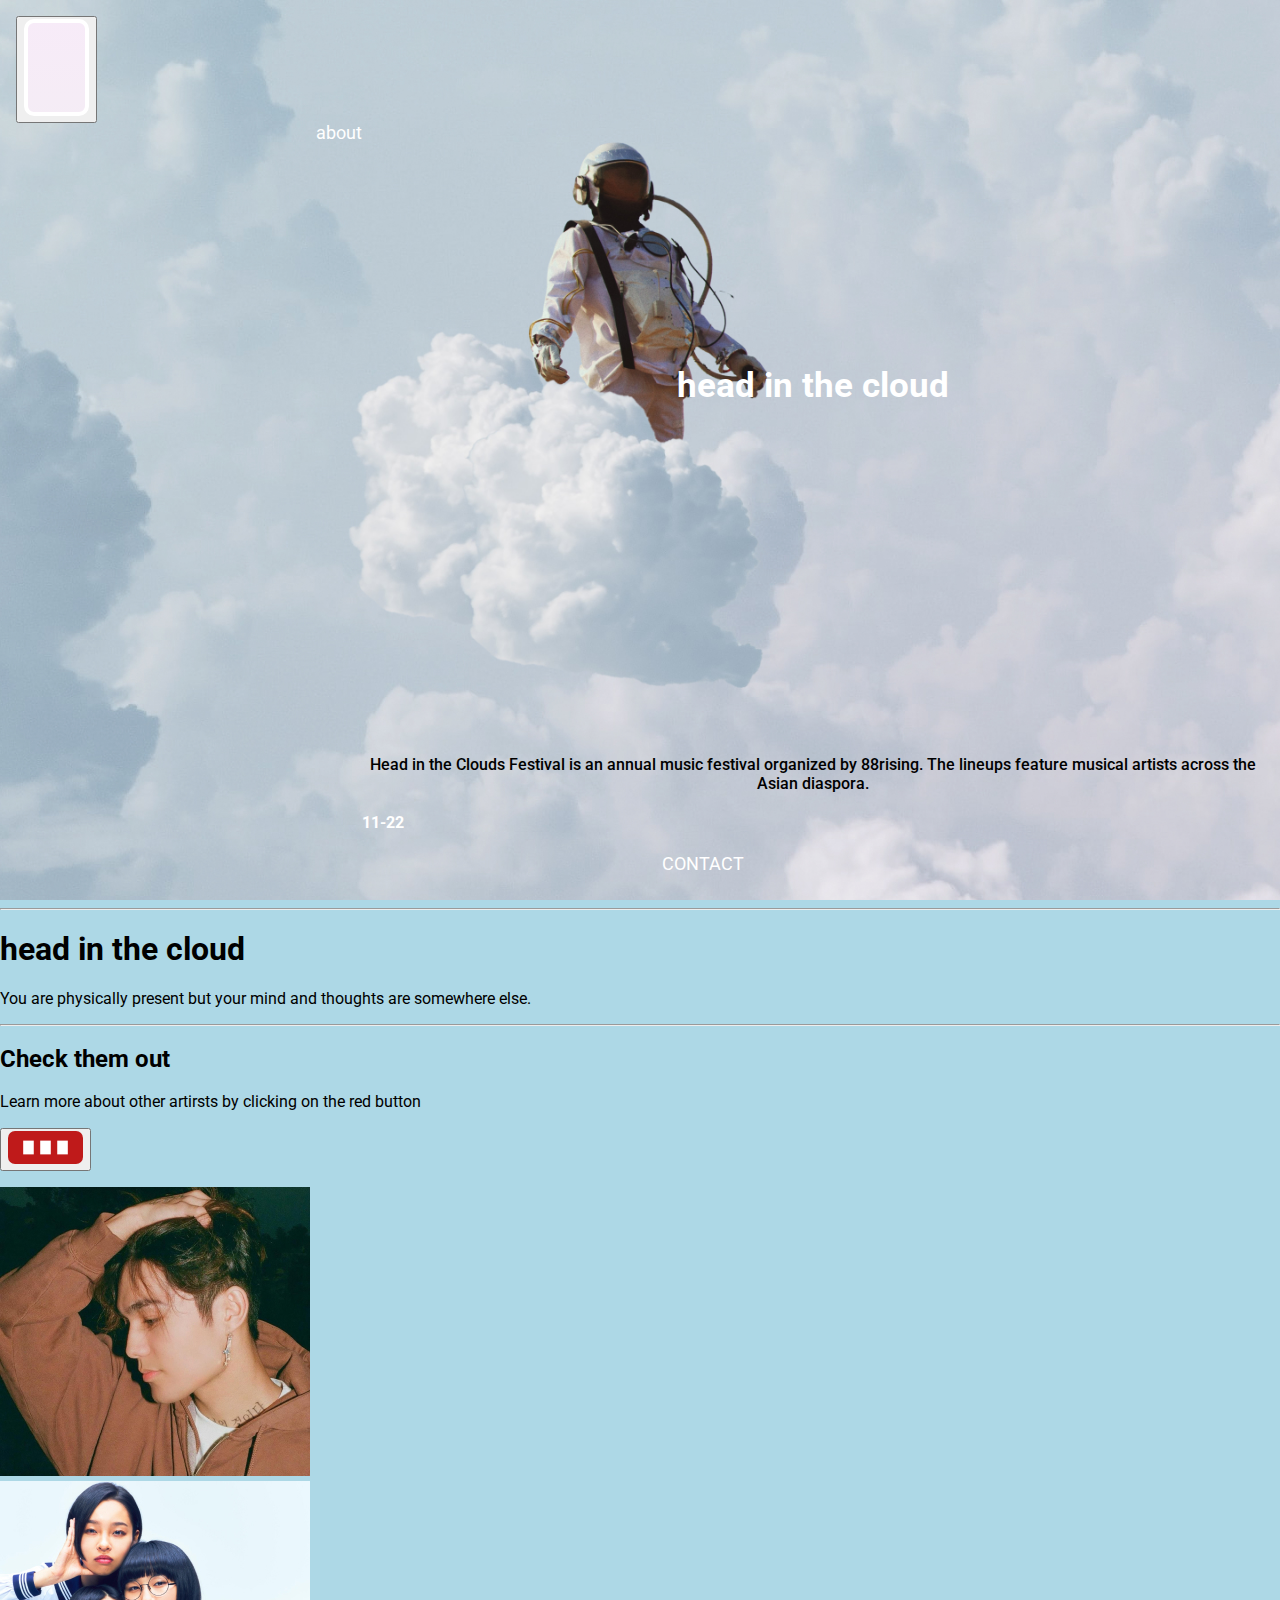
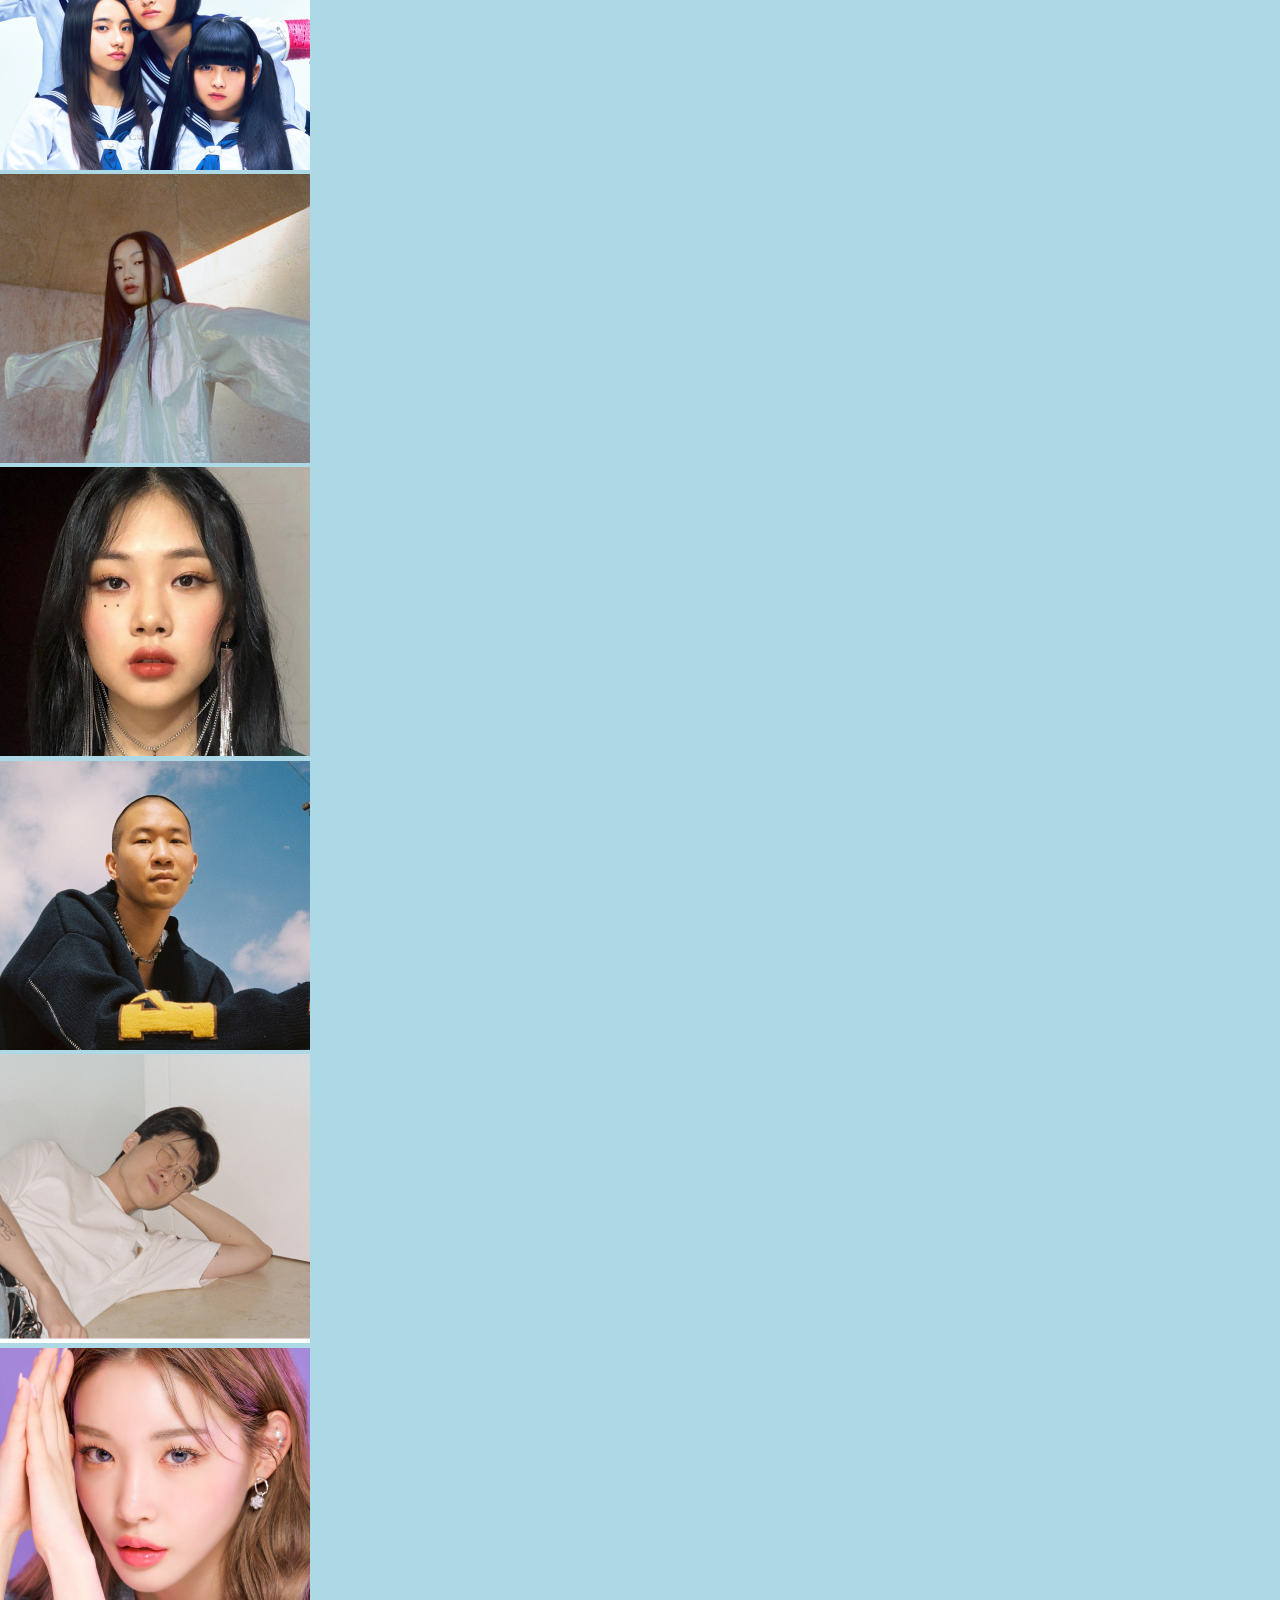
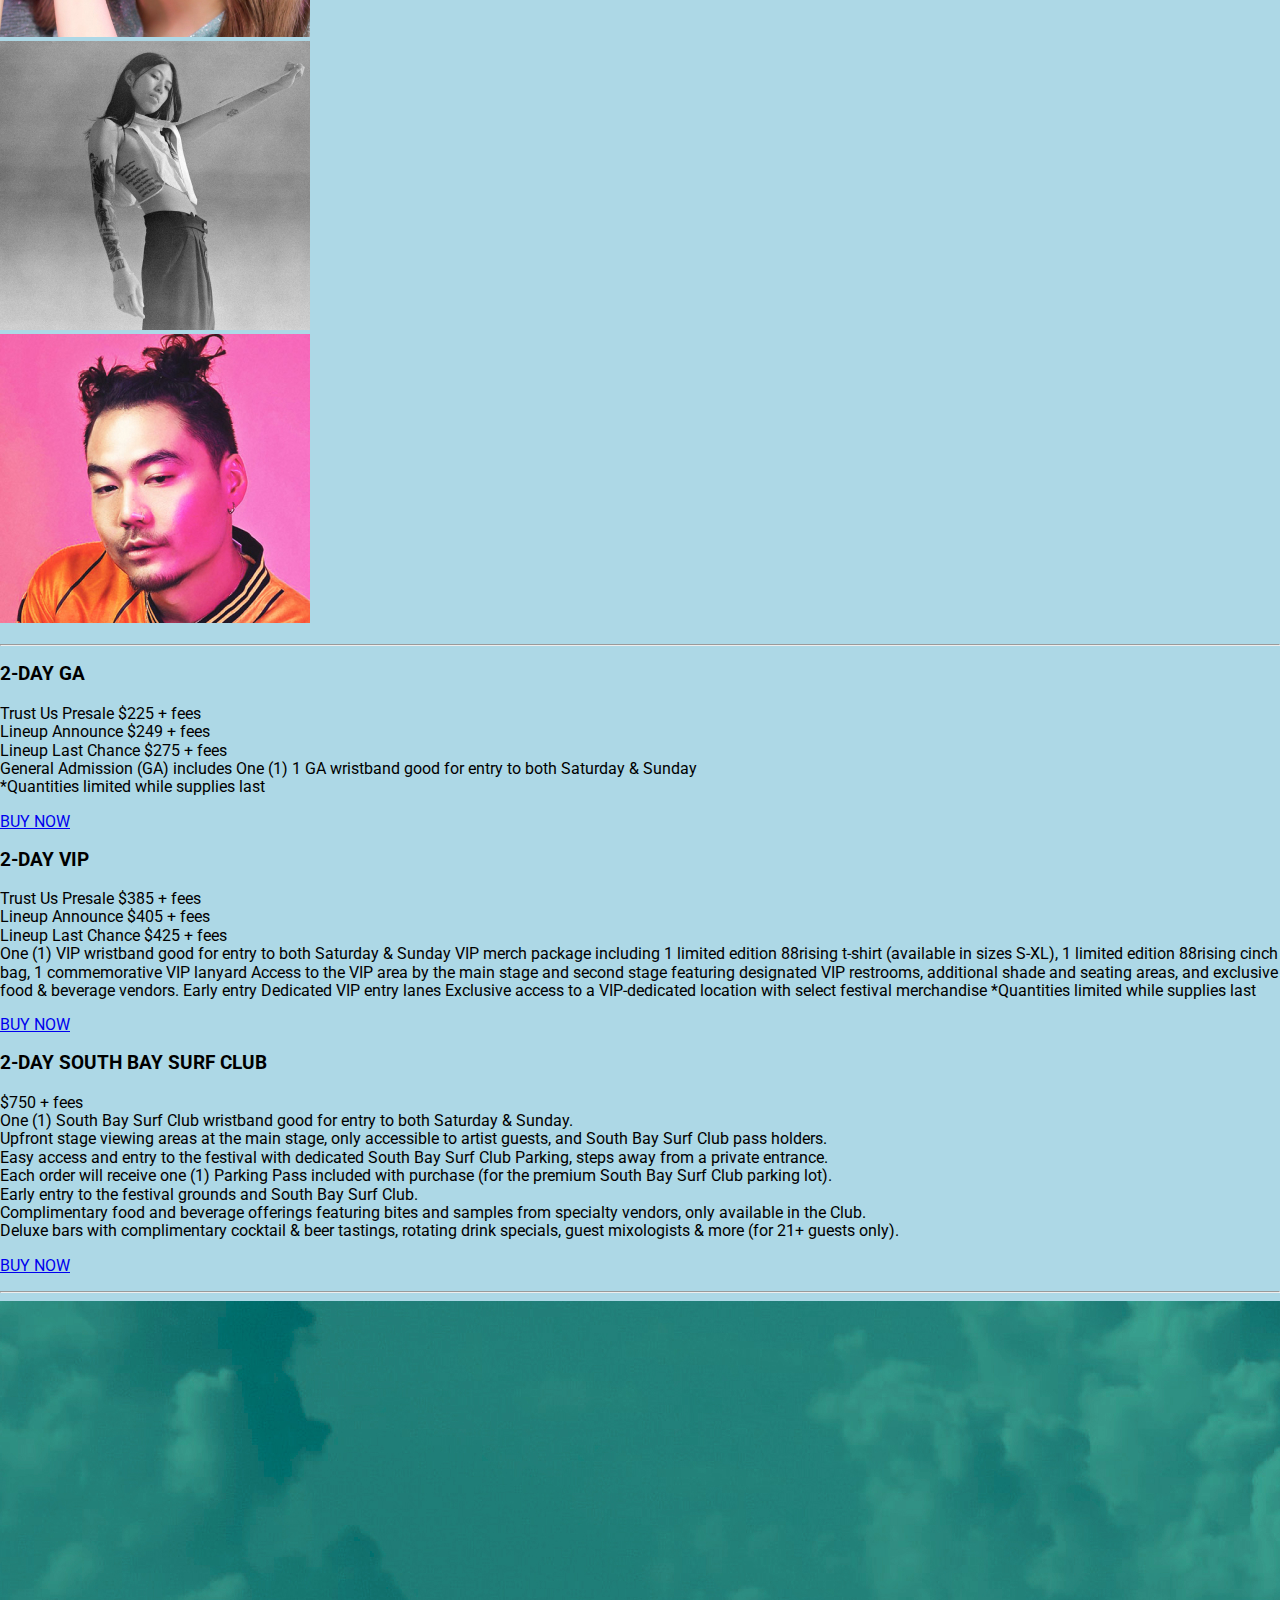
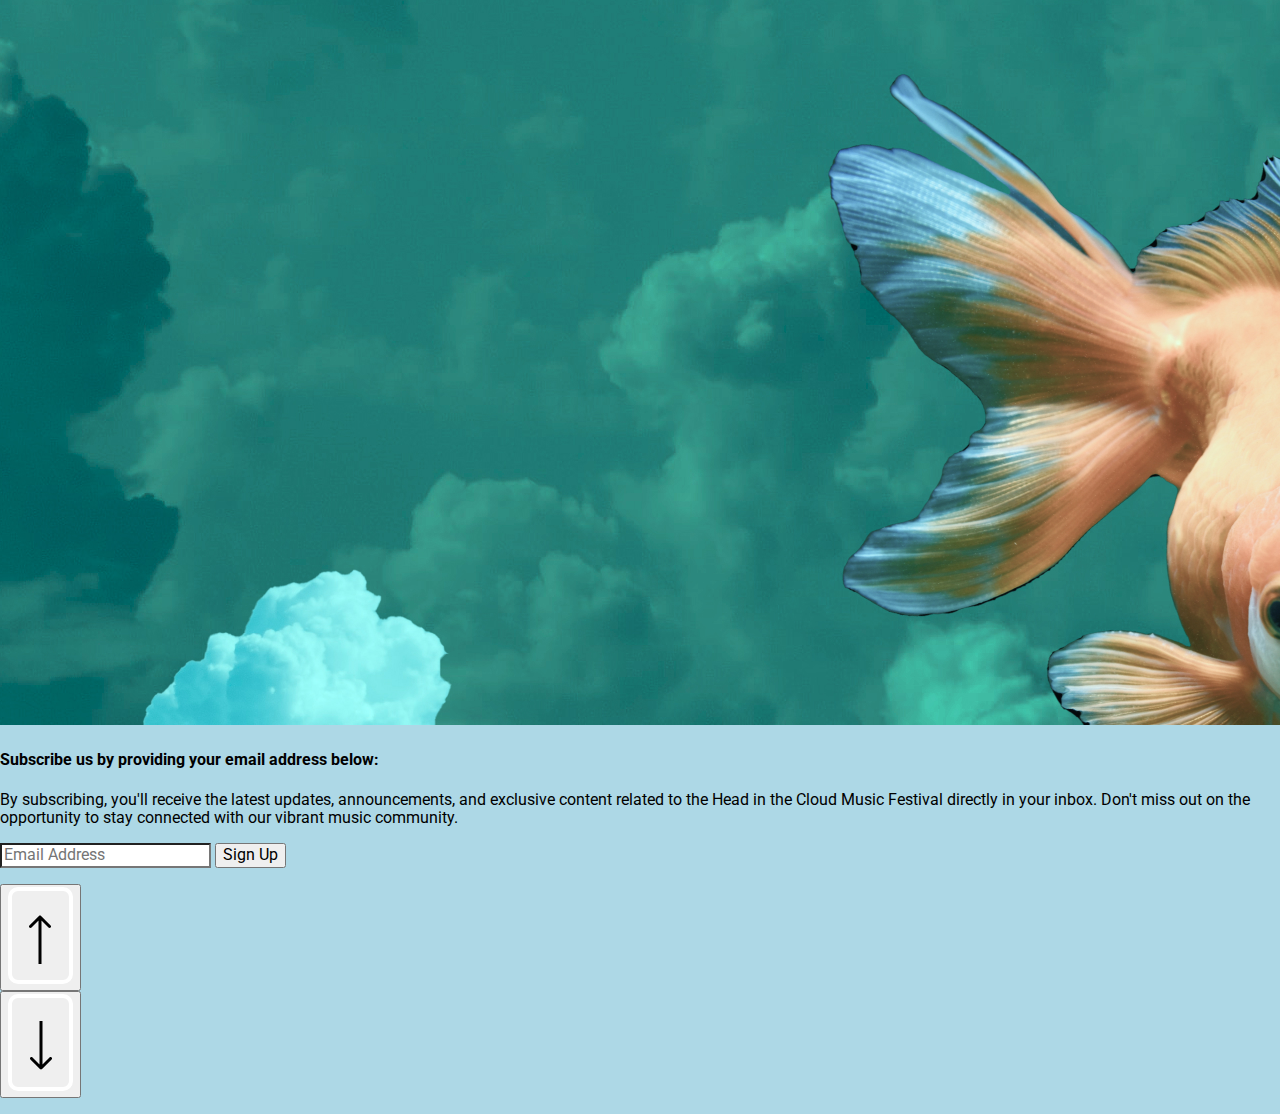
==== deploy/index.html @ 393d3284 "mm" ====
<!doctype html>
<html lang="en">

  <head>
    <meta charset="UTF-8">
    <meta name="viewport" content="width=device-width, initial-scale=1.0">
    <meta http-equiv="X-UA-Compatible" content="ie=edge">
    <link rel="preconnect" href="https://fonts.googleapis.com"> 
    <link rel="preconnect" href="https://fonts.gstatic.com" crossorigin> 
    <link href="https://fonts.googleapis.com/css2?family=Montserrat:wght@100;200;300;400;500;600;700;800;900&family=Roboto:ital,wght@0,100;0,300;0,400;0,500;0,700;0,900;1,100;1,300;1,400;1,500;1,700;1,900&display=swap" rel="stylesheet">
    <link rel="stylesheet" href="css/styles.css">
    <title>Head In The Clouds Homepage</title>

  </head>
<!--QUESTION: How to do background image for the section?-->
  <body>

    <!--Start Page 1 (main)-->
        <!--Header-->
  <section class="header">

      
    <header class="container">
      <div class="content">
        <div>
          <form action="#">
          <button><img class="logo" src="img/logo.svg" alt="logo"/></button>
          </form>
          
        </div>

        <a class="about" href="#">about</a>
        
      </div>
   
    <!--background image gonna be css. this is just for visual-->
    <!--<img class="main" src="img/main.jpg" alt="main"> -->
      <div>
        <div>
          <h1 class="title"> head in the cloud</h1>
      
        </div>

        <!--bottompage1-->

        <div>
          <p class="info">Head in the Clouds Festival is an annual music festival organized by 88rising. The lineups feature musical artists across the Asian diaspora.</p>
        </div>

        
        <div>
          <h4 class="date">11-22</h4>
          <a class="contact" href="#">CONTACT</a>
        </div>

    
      </div>
    </header>
  </section>
<!--EndPage1-->
<hr>
<!--StartPage2(explain)-->
<section class="explain">
<div>
  <div>
        <!--background image gonna be css. this is just for visual-->
 <!-- <img class="main" src="img/main2.jpg" alt="main1"/>-->
  </div>

   <!--bottompage2-->
<div>
  <h1 class="title2"> head in the cloud</h1>
</div>

<div>
  <p class="info2">You are physically present but your mind and thoughts are somewhere else.
  </p>
</div>
</div>
</section>
  
 <!--EndPage2-->
<hr>
 <!--StartPage3(artists)-->

 <section class="lineup">
  <div class="container">
    <div>
      <h2> Check them out</h2>
    </div>

    <div>
      <p> Learn more about other artirsts by clicking on the red button</p>
    </div>

    <form action="#">
    <button><img src="img/redbutton.svg" alt="more"></button>
    </form> 
  </div>
  <ul>

    <li class="img-1">
       <img class="large-images" src="img/a1.jpg" alt="Artist1"> </li>

    <li class="img-2">
       <img class="large-images" src="img/a2.jpg" alt="Artist2"> </li>

    <li class="img-3">
       <img class="large-images" src="img/a3.jpg" alt="Artist3"> </li>
    
     <li class="img-4">
        <img class="large-images" src="img/a4.jpg" alt="Artist4"> </li>
 
     <li class="img-5">
        <img class="large-images" src="img/a5.jpg" alt="Artist5"> </li>
 
     <li class="img-6">
        <img class="large-images" src="img/a6.jpg" alt="Artist6"> </li>

    <li class="img-7">
        <img class="large-images" src="img/a7.jpg" alt="Artist7"> </li>
   
    <li class="img-8">
        <img class="large-images" src="img/a8.jpg" alt="Artist18"> </li>

    <li class="img-9">
        <img class="large-images" src="img/a9.jpg" alt="Artist19"> </li>    
  </ul>

</section>
  
 <!--EndPage3-->
<hr>
<!--StartPage4(passes)-->
<section class="passes">
  <div>
    <ul>
      <!--2daysGA-->
      <li>
        <div>
            <div>
              <h3>2-DAY GA </h3>
              <p>Trust Us Presale $225 + fees
                <br>
                Lineup Announce $249 + fees
                <br>
                Lineup Last Chance $275 + fees
                <br>
                General Admission (GA) includes One (1) 1 GA wristband good for entry to both Saturday & Sunday
                <br>
                *Quantities limited while supplies last</p>
              <a href="#">BUY NOW</a>
            </div>
        </div>
      </li>
      <!--2daysVIP-->
      <li>
      <div>
        <div>
        <h3>2-DAY VIP </h3>
        <p>Trust Us Presale $385 + fees
          <br>
          Lineup Announce $405 + fees
          <br>
          Lineup Last Chance $425 + fees
          <br>
          One (1) VIP wristband good for entry to both Saturday & Sunday
          VIP merch package including 1 limited edition 88rising t-shirt (available in sizes S-XL), 1 limited edition 88rising cinch bag, 1 commemorative VIP lanyard
          Access to the VIP area by the main stage and second stage featuring designated VIP restrooms, additional shade and seating areas, and exclusive food & beverage vendors.
          Early entry
          Dedicated VIP entry lanes
          Exclusive access to a VIP-dedicated location with select festival merchandise
          *Quantities limited while supplies last</p>
        <a href="#">BUY NOW</a>
      </div>
    </div>
    </li>
   <!--2-DAY SOUTH BAY SURF CLUB-->
    <li>
      <div>
          <div>
            <h3>2-DAY SOUTH BAY SURF CLUB </h3>
            <p>
              $750 + fees
              <br>
              One (1) South Bay Surf Club wristband good for entry to both Saturday & Sunday.
              <br>
              Upfront stage viewing areas at the main stage, only accessible to artist guests, and South Bay Surf Club pass holders.
              <br>
              Easy access and entry to the festival with dedicated South Bay Surf Club Parking, steps away from a private entrance.
              <br>
              Each order will receive one (1) Parking Pass included with purchase (for the premium South Bay Surf Club parking lot).
              <br>
              Early entry to the festival grounds and South Bay Surf Club.
              <br>
              Complimentary food and beverage offerings featuring bites and samples from specialty vendors, only available in the Club.
              <br>
              Deluxe bars with complimentary cocktail & beer tastings, rotating drink specials, guest mixologists & more (for 21+ guests only).
              </p>
            <a href="#">BUY NOW</a>
          </div>
      </div>
    </li>  


    </ul>

  </div>

</section>
 <!--EndPage4-->
<hr>
 <!--StartPage5(subcribe)-->
<section class="subcribe">
     <!--background image gonna be css. this is just for visual-->
 <img src="img/fish.jpg" alt="fish">
<div>

    <h4> Subscribe us by providing your email address below: </h4>
    <p>
      By subscribing, you'll receive the latest updates, announcements, and exclusive content related to the Head in the Cloud Music Festival directly in your inbox. Don't miss out on the opportunity to stay connected with our vibrant music community.
    </p>
    <form action=“#”>
      <input type="text" placeholder="Email Address">
      <button>Sign Up</button>
    </form>
</div>

<!--Bottom page5-->
<div>
  <ul>
    <li>
      <form action="#">
        <button><img src="img/up.svg" alt="up"></button>
      </form>
    </li>

    <li>
      <form action="#">
        <button><img src="img/down.svg" alt="down"></button>
      </form>
    </li>


  </ul> 
</div>

</section>
    <script src="js/scripts-min.js"></script>
  </body>
</html>
---- deploy/css/styles.css ----
/* =============
    Mixins
============= */
/* ---------------- Font Sizing ---------------- */
html {
  font-size: 100%;
}

/* ---------------- Media Queries ---------------- */
/* =============
    Variables
============= */
/*! normalize.css v8.0.1 | MIT License | github.com/necolas/normalize.css */
/* Document
   ========================================================================== */
/**
 * 1. Correct the line height in all browsers.
 * 2. Prevent adjustments of font size after orientation changes in iOS.
 */
html {
  line-height: 1.15; /* 1 */
  -webkit-text-size-adjust: 100%; /* 2 */
}

/* Sections
   ========================================================================== */
/**
 * Remove the margin in all browsers.
 */
body {
  margin: 0;
}

/**
 * Render the `main` element consistently in IE.
 */
main {
  display: block;
}

/**
 * Correct the font size and margin on `h1` elements within `section` and
 * `article` contexts in Chrome, Firefox, and Safari.
 */
h1 {
  font-size: 2em;
  margin: 0.67em 0;
}

/* Grouping content
   ========================================================================== */
/**
 * 1. Add the correct box sizing in Firefox.
 * 2. Show the overflow in Edge and IE.
 */
hr {
  box-sizing: content-box; /* 1 */
  height: 0; /* 1 */
  overflow: visible; /* 2 */
}

/**
 * 1. Correct the inheritance and scaling of font size in all browsers.
 * 2. Correct the odd `em` font sizing in all browsers.
 */
pre {
  font-family: monospace, monospace; /* 1 */
  font-size: 1em; /* 2 */
}

/* Text-level semantics
   ========================================================================== */
/**
 * Remove the gray background on active links in IE 10.
 */
a {
  background-color: transparent;
}

/**
 * 1. Remove the bottom border in Chrome 57-
 * 2. Add the correct text decoration in Chrome, Edge, IE, Opera, and Safari.
 */
abbr[title] {
  border-bottom: none; /* 1 */
  text-decoration: underline; /* 2 */
  text-decoration: underline dotted; /* 2 */
}

/**
 * Add the correct font weight in Chrome, Edge, and Safari.
 */
b,
strong {
  font-weight: bolder;
}

/**
 * 1. Correct the inheritance and scaling of font size in all browsers.
 * 2. Correct the odd `em` font sizing in all browsers.
 */
code,
kbd,
samp {
  font-family: monospace, monospace; /* 1 */
  font-size: 1em; /* 2 */
}

/**
 * Add the correct font size in all browsers.
 */
small {
  font-size: 80%;
}

/**
 * Prevent `sub` and `sup` elements from affecting the line height in
 * all browsers.
 */
sub,
sup {
  font-size: 75%;
  line-height: 0;
  position: relative;
  vertical-align: baseline;
}

sub {
  bottom: -0.25em;
}

sup {
  top: -0.5em;
}

/* Embedded content
   ========================================================================== */
/**
 * Remove the border on images inside links in IE 10.
 */
img {
  border-style: none;
}

/* Forms
   ========================================================================== */
/**
 * 1. Change the font styles in all browsers.
 * 2. Remove the margin in Firefox and Safari.
 */
button,
input,
optgroup,
select,
textarea {
  font-family: inherit; /* 1 */
  font-size: 100%; /* 1 */
  line-height: 1.15; /* 1 */
  margin: 0; /* 2 */
}

/**
 * Show the overflow in IE.
 * 1. Show the overflow in Edge.
 */
button,
input { /* 1 */
  overflow: visible;
}

/**
 * Remove the inheritance of text transform in Edge, Firefox, and IE.
 * 1. Remove the inheritance of text transform in Firefox.
 */
button,
select { /* 1 */
  text-transform: none;
}

/**
 * Correct the inability to style clickable types in iOS and Safari.
 */
button,
[type=button],
[type=reset],
[type=submit] {
  -webkit-appearance: button;
}

/**
 * Remove the inner border and padding in Firefox.
 */
button::-moz-focus-inner,
[type=button]::-moz-focus-inner,
[type=reset]::-moz-focus-inner,
[type=submit]::-moz-focus-inner {
  border-style: none;
  padding: 0;
}

/**
 * Restore the focus styles unset by the previous rule.
 */
button:-moz-focusring,
[type=button]:-moz-focusring,
[type=reset]:-moz-focusring,
[type=submit]:-moz-focusring {
  outline: 1px dotted ButtonText;
}

/**
 * Correct the padding in Firefox.
 */
fieldset {
  padding: 0.35em 0.75em 0.625em;
}

/**
 * 1. Correct the text wrapping in Edge and IE.
 * 2. Correct the color inheritance from `fieldset` elements in IE.
 * 3. Remove the padding so developers are not caught out when they zero out
 *    `fieldset` elements in all browsers.
 */
legend {
  box-sizing: border-box; /* 1 */
  color: inherit; /* 2 */
  display: table; /* 1 */
  max-width: 100%; /* 1 */
  padding: 0; /* 3 */
  white-space: normal; /* 1 */
}

/**
 * Add the correct vertical alignment in Chrome, Firefox, and Opera.
 */
progress {
  vertical-align: baseline;
}

/**
 * Remove the default vertical scrollbar in IE 10+.
 */
textarea {
  overflow: auto;
}

/**
 * 1. Add the correct box sizing in IE 10.
 * 2. Remove the padding in IE 10.
 */
[type=checkbox],
[type=radio] {
  box-sizing: border-box; /* 1 */
  padding: 0; /* 2 */
}

/**
 * Correct the cursor style of increment and decrement buttons in Chrome.
 */
[type=number]::-webkit-inner-spin-button,
[type=number]::-webkit-outer-spin-button {
  height: auto;
}

/**
 * 1. Correct the odd appearance in Chrome and Safari.
 * 2. Correct the outline style in Safari.
 */
[type=search] {
  -webkit-appearance: textfield; /* 1 */
  outline-offset: -2px; /* 2 */
}

/**
 * Remove the inner padding in Chrome and Safari on macOS.
 */
[type=search]::-webkit-search-decoration {
  -webkit-appearance: none;
}

/**
 * 1. Correct the inability to style clickable types in iOS and Safari.
 * 2. Change font properties to `inherit` in Safari.
 */
::-webkit-file-upload-button {
  -webkit-appearance: button; /* 1 */
  font: inherit; /* 2 */
}

/* Interactive
   ========================================================================== */
/*
 * Add the correct display in Edge, IE 10+, and Firefox.
 */
details {
  display: block;
}

/*
 * Add the correct display in all browsers.
 */
summary {
  display: list-item;
}

/* Misc
   ========================================================================== */
/**
 * Add the correct display in IE 10+.
 */
template {
  display: none;
}

/**
 * Add the correct display in IE 10.
 */
[hidden] {
  display: none;
}

/* =============
    Base
============= */
body {
  background-color: lightblue;
}

ul {
  list-style: none;
  padding-left: 0;
}

/* =============
    Typography
============= */
body {
  font-family: "Roboto", sans-serif;
}

/* =============
    Buttons
============= */
/* =============
    Forms
============= */
[type=text], [type=password], [type=date], [type=datetime], [type=datetime-local], [type=month], [type=week], [type=email], [type=number], [type=search], [type=tel], [type=time], [type=url], [type=color], textarea {
  box-shadow: none;
}

[type=text]:focus, [type=password]:focus, [type=date]:focus, [type=datetime]:focus, [type=datetime-local]:focus, [type=month]:focus, [type=week]:focus, [type=email]:focus, [type=number]:focus, [type=search]:focus, [type=tel]:focus, [type=time]:focus, [type=url]:focus, [type=color]:focus, textarea:focus {
  box-shadow: none;
}

input[type=text],
input[type=email],
input[type=password],
textarea {
  -webkit-appearance: none;
}

/* =============
    Navigation
============= */
/* =============
    Header
============= */
.header {
  color: white;
  background-image: url("../img/main.jpg");
  height: 100vh;
  width: 100vw;
  background-size: cover;
  background-repeat: no-repeat;
  position: relative;
}
.header .about {
  text-align: right;
  text-decoration: none;
  color: white;
  font-size: 18px;
  margin-left: 300px;
}
.header .contact {
  font-size: 18px;
  color: white;
  text-decoration: none;
  font-size: 18px;
  margin-left: 300px;
  margin-bottom: 100px;
}
.header .logo {
  border: none;
}
.header .title {
  text-decoration: none;
  font-weight: 600;
  margin-top: 350px;
  font-size: 35px;
  text-align: center;
}
.header .info {
  font-weight: 500;
  margin-top: 350px;
  font-size: 16px;
  text-align: center;
}
.header .container {
  display: grid;
  grid-template-columns: 16px auto 16px;
  grid-template-areas: ". content .";
}
@media (min-width: 576px) {
  .header .container {
    display: grid;
    grid-template-columns: 1fr;
    padding: 1em;
    grid-row-gap: 100px;
  }
  .header .container h1 {
    font-size: 35px;
    margin-bottom: 10px;
    font-weight: 700;
    align-self: center;
  }
  .header .container p {
    color: #000;
    font-size: 12;
    margin-bottom: 10px;
    align-self: center;
  }
  .header .container .arrow ul {
    display: flex;
  }
}
@media (min-width: 992px) {
  .header {
    height: 100vh;
    background-image: url("../img/main.jpg");
    background-size: cover;
    background-repeat: no-repeat;
  }
}

/* =============
    Footer
============= */
/* =============
    explain
============= */
explain {
  background-image: url("../img/main2.jpg");
  height: 100vh;
  width: 100vw;
  background-size: cover;
  background-repeat: no-repeat;
  position: relative;
}
explain .title2 {
  text-decoration: none;
  font-weight: 600;
  margin-top: 350px;
  font-size: 35px;
  text-align: center;
}
explain .container {
  display: grid;
  grid-template-columns: 16px auto 16px;
  grid-template-areas: ". content .";
}
@media (min-width: 576px) {
  explain .container {
    display: grid;
    grid-template-columns: 1fr;
    padding: 1em;
    grid-row-gap: 100px;
  }
  explain .container h1 {
    font-size: 35px;
    margin-bottom: 10px;
    font-weight: 700;
    align-self: center;
  }
  explain .container p {
    color: #000;
    font-size: 12;
    margin-bottom: 10px;
    align-self: center;
  }
}
@media (min-width: 992px) {
  explain {
    height: 100vh;
    background-image: url("../img/main.jpg");
    background-size: cover;
    background-repeat: no-repeat;
  }
}

/* =============
Lineup
============= */
/* =============
    mainpage
============= */
@media (min-width: 576px) {
  .container h1 {
    font-size: 35px;
    margin-bottom: 10px;
    font-weight: 700;
    align-self: center;
  }
}

/* =============
   passess
============= */
/* =============
   Subcribe 
============= */
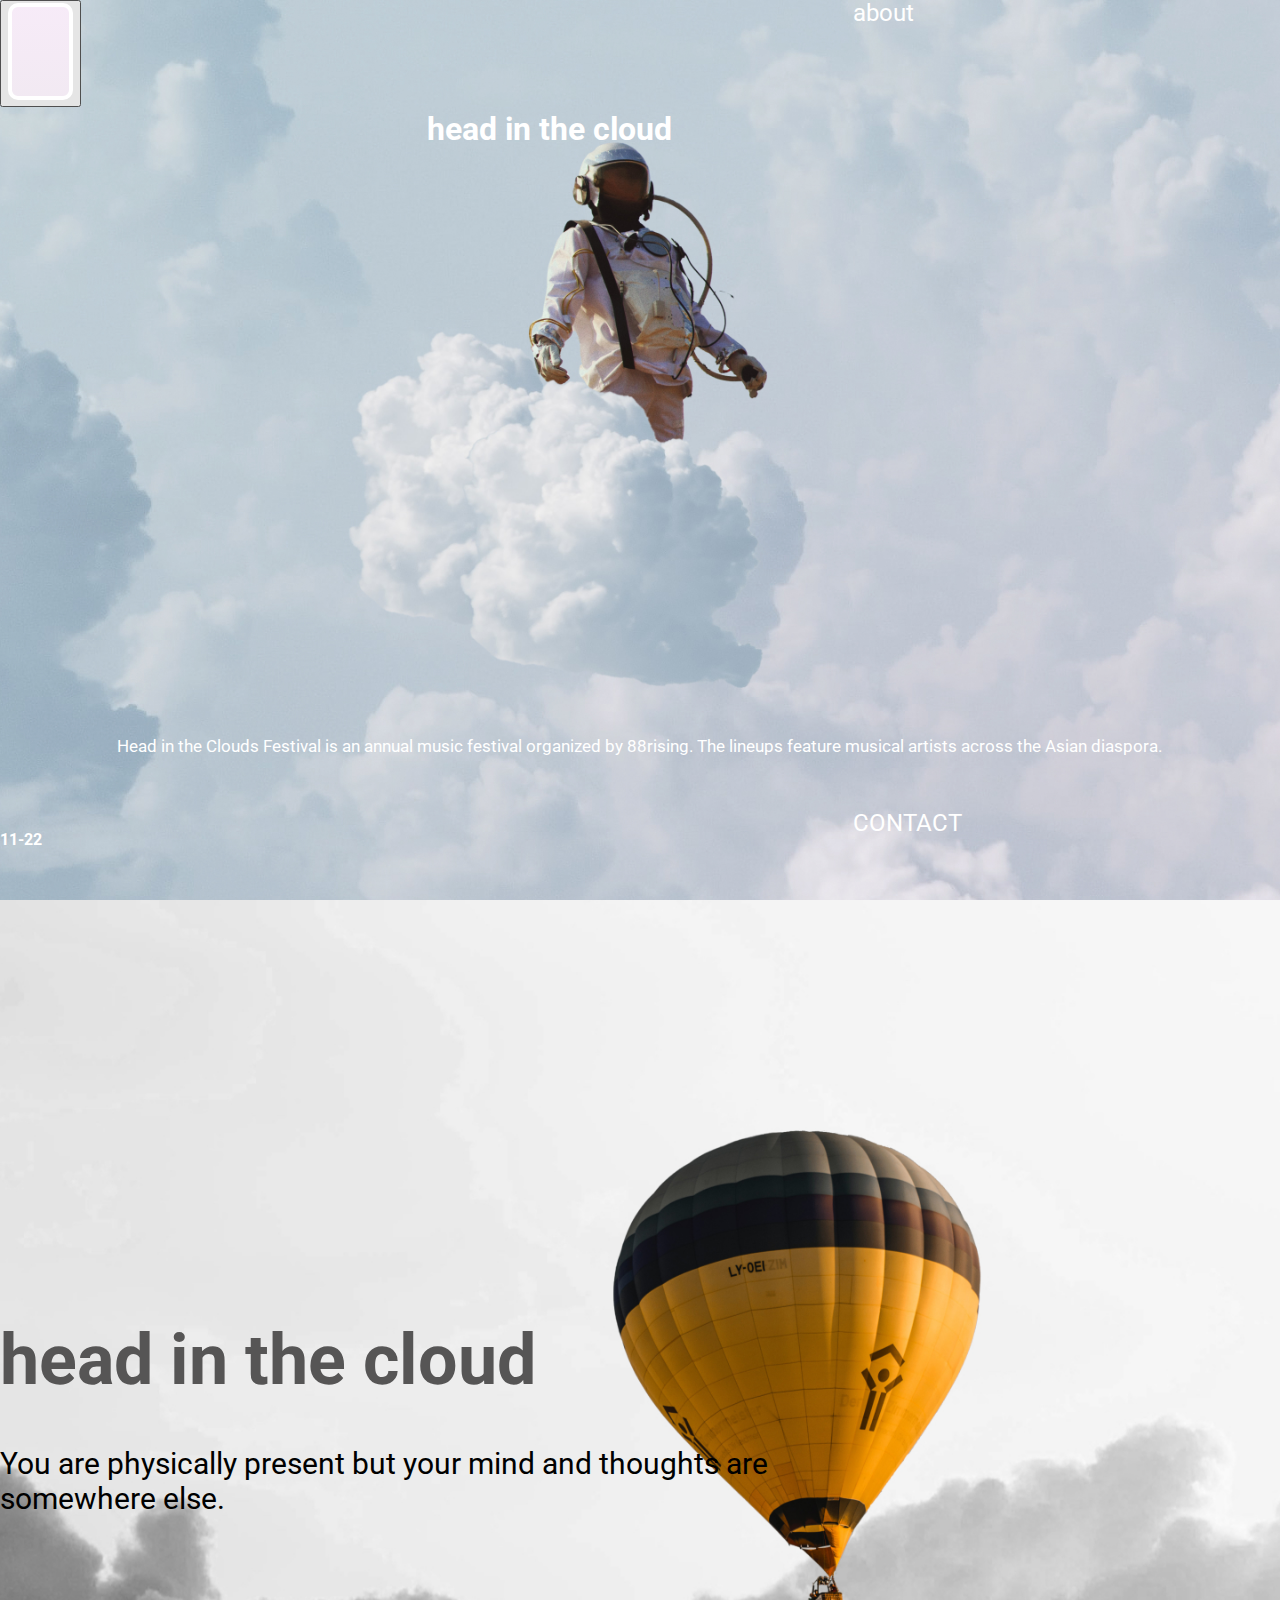
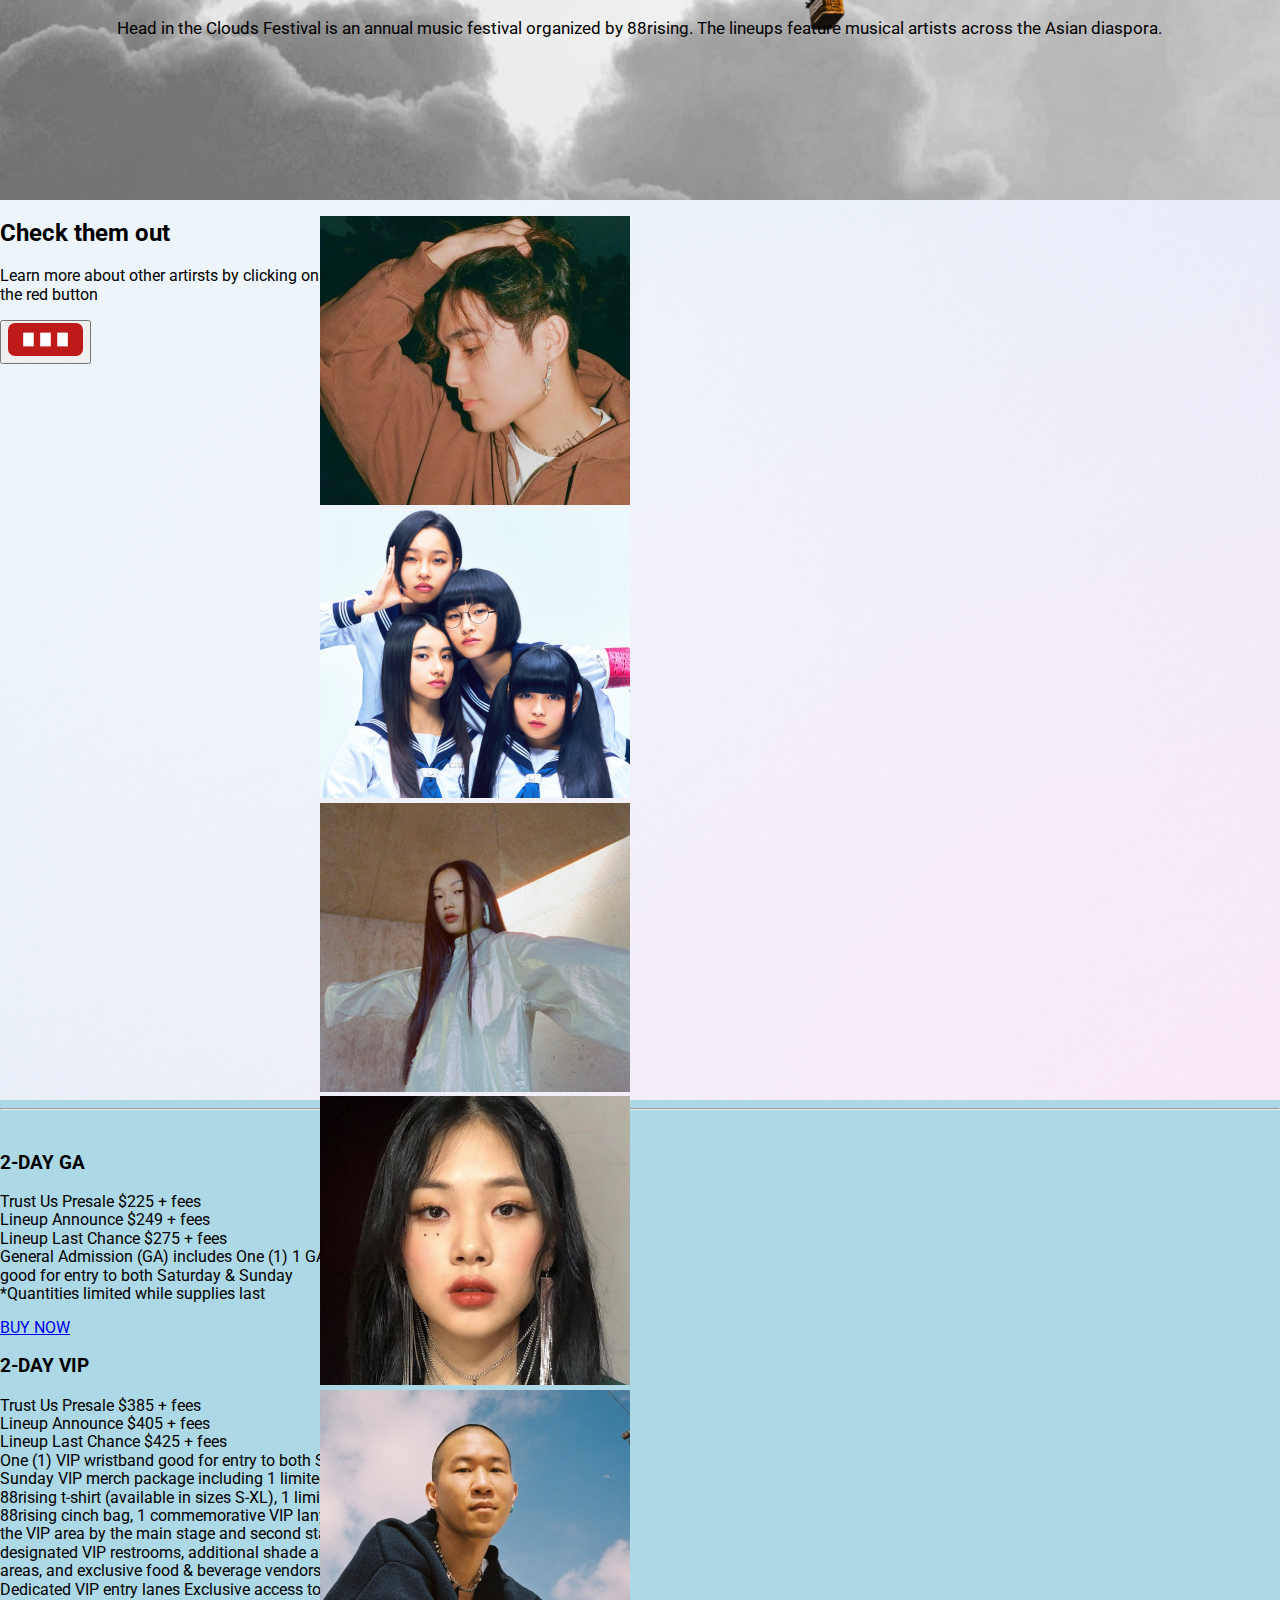
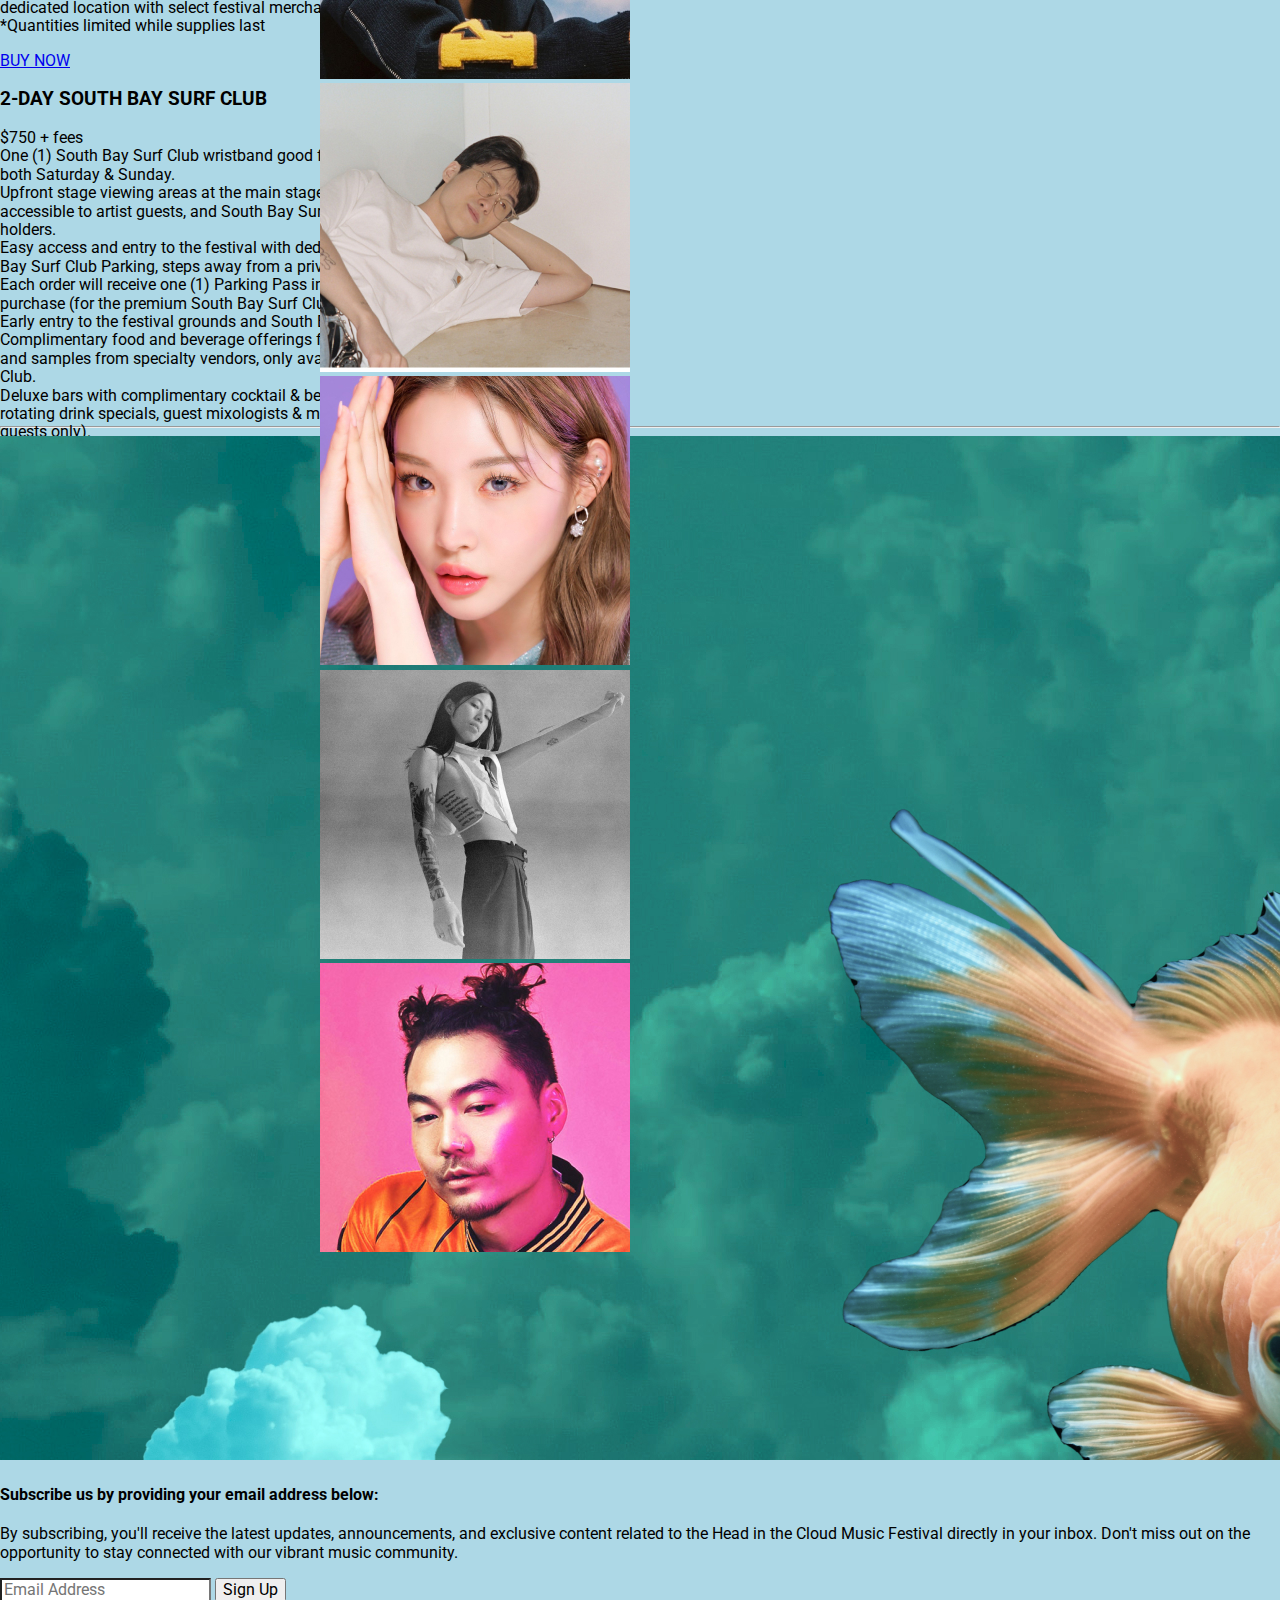
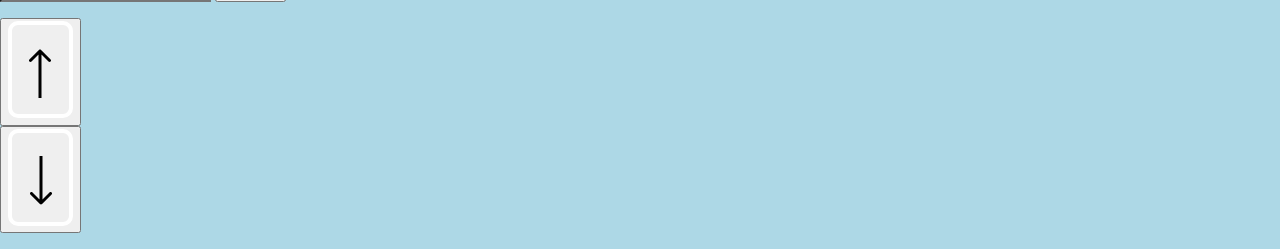
==== commit 57777cf5: ".." ====
--- a/deploy/index.html
+++ b/deploy/index.html
@@ -17,86 +17,88 @@
 
     <!--Start Page 1 (main)-->
         <!--Header-->
-  <section class="header">
-
-      
-    <header class="container">
-      <div class="content">
-        <div>
-          <form action="#">
-          <button><img class="logo" src="img/logo.svg" alt="logo"/></button>
-          </form>
+        <section class="header">
+
+      
+          <header class="header-grid">
+              <div class="logo-column">
+                <form action="#">
+                <button><img class="logo" src="img/logo.svg" alt="logo"/></button>
+                </form>
+                
+              </div>
+      
+      
+            <div class="about-column"> 
+              <a class="about" href="#">about</a>
+            </div>
+      
+            <div class="title-column">
+              <h1 class="title"> head in the cloud</h1>
+            </div>
+         
+          <!--background image gonna be css. this is just for visual-->
+          <!--<img class="main" src="img/main.jpg" alt="main"> -->
+              
+      
+              <!--bottompage1-->
+              <div class="date-column">
+                <h4 class="date">11-22</h4>
+              </div>
+      
+              <div class="info-column">
+                <p class="info">Head in the Clouds Festival is an annual music festival organized by 88rising. The lineups feature musical artists across the Asian diaspora.</p>
+              </div>
+      
+              
+              <div class="contact-column">
+                <a class="contact" href="#">CONTACT</a>
+              </div>
+      
           
-        </div>
-
-        <a class="about" href="#">about</a>
-        
-      </div>
-   
-    <!--background image gonna be css. this is just for visual-->
-    <!--<img class="main" src="img/main.jpg" alt="main"> -->
-      <div>
-        <div>
-          <h1 class="title"> head in the cloud</h1>
-      
-        </div>
-
-        <!--bottompage1-->
-
-        <div>
-          <p class="info">Head in the Clouds Festival is an annual music festival organized by 88rising. The lineups feature musical artists across the Asian diaspora.</p>
-        </div>
-
-        
-        <div>
-          <h4 class="date">11-22</h4>
-          <a class="contact" href="#">CONTACT</a>
-        </div>
-
-    
-      </div>
-    </header>
-  </section>
+          </header>
+        </section>
 <!--EndPage1-->
-<hr>
+
 <!--StartPage2(explain)-->
 <section class="explain">
-<div>
-  <div>
-        <!--background image gonna be css. this is just for visual-->
- <!-- <img class="main" src="img/main2.jpg" alt="main1"/>-->
+
+<div class="explain-grid">
+
+
+   <!--bottompage2-->
+  <div class="title2-column">
+
+    <h1 class="title2"> head in the cloud</h1>
+    <p class="subhead2">You are physically present but your mind and thoughts are somewhere else.
+    </p>
+
   </div>
 
-   <!--bottompage2-->
-<div>
-  <h1 class="title2"> head in the cloud</h1>
-</div>
-
-<div>
-  <p class="info2">You are physically present but your mind and thoughts are somewhere else.
-  </p>
-</div>
+ 
+
+  <div class="info2-column">
+    <p class="info2">Head in the Clouds Festival is an annual music festival organized by 88rising. The lineups feature musical artists across the Asian diaspora.</p>
+  </div>
+
 </div>
 </section>
   
  <!--EndPage2-->
-<hr>
+
  <!--StartPage3(artists)-->
 
  <section class="lineup">
-  <div class="container">
-    <div>
-      <h2> Check them out</h2>
+  <div class="lineup-grid">
+
+    <div class="info3-column">
+      <h2 class="check"> Check them out</h2>
+      <p class="learn"> Learn more about other artirsts by clicking on the red button</p>
+      <form action="#">
+        <button class="red"><img  src="img/redbutton.svg" alt="more"></button>
+        </form> 
     </div>
 
-    <div>
-      <p> Learn more about other artirsts by clicking on the red button</p>
-    </div>
-
-    <form action="#">
-    <button><img src="img/redbutton.svg" alt="more"></button>
-    </form> 
-  </div>
   <ul>
 
     <li class="img-1">
@@ -127,17 +129,19 @@
         <img class="large-images" src="img/a9.jpg" alt="Artist19"> </li>    
   </ul>
 
-</section>
-  
+</div>
+</section>
+  <hr>
  <!--EndPage3-->
-<hr>
+
 <!--StartPage4(passes)-->
 <section class="passes">
-  <div>
+  <div class="passes-column">
+
     <ul>
       <!--2daysGA-->
       <li>
-        <div>
+        <div class="ga">
             <div>
               <h3>2-DAY GA </h3>
               <p>Trust Us Presale $225 + fees
@@ -155,7 +159,7 @@
       </li>
       <!--2daysVIP-->
       <li>
-      <div>
+      <div class="vip">
         <div>
         <h3>2-DAY VIP </h3>
         <p>Trust Us Presale $385 + fees
@@ -178,7 +182,7 @@
    <!--2-DAY SOUTH BAY  SURF CLUB-->
     <li>
-      <div>
+      <div class="club">
           <div>
             <h3>2-DAY SOUTH BAY  SURF CLUB </h3>
@@ -215,7 +219,7 @@
  <!--StartPage5(subcribe)-->
 <section class="subcribe">
      <!--background image gonna be css. this is just for visual-->
- <img src="img/fish.jpg" alt="fish">
+ <img class="large-images" src="img/fish.jpg" alt="fish">
 <div>
 
     <h4> Subscribe us by providing your email address below: </h4>
--- a/deploy/css/styles.css
+++ b/deploy/css/styles.css
@@ -374,64 +374,21 @@
   background-repeat: no-repeat;
   position: relative;
 }
+.header .info {
+  text-align: center;
+  color: white;
+  font-size: 17px;
+}
 .header .about {
-  text-align: right;
   text-decoration: none;
   color: white;
-  font-size: 18px;
-  margin-left: 300px;
+  font-size: 18pt;
 }
 .header .contact {
-  font-size: 18px;
+  font-size: 18pt;
   color: white;
   text-decoration: none;
-  font-size: 18px;
-  margin-left: 300px;
-  margin-bottom: 100px;
-}
-.header .logo {
-  border: none;
-}
-.header .title {
-  text-decoration: none;
-  font-weight: 600;
-  margin-top: 350px;
-  font-size: 35px;
-  text-align: center;
-}
-.header .info {
-  font-weight: 500;
-  margin-top: 350px;
-  font-size: 16px;
-  text-align: center;
-}
-.header .container {
-  display: grid;
-  grid-template-columns: 16px auto 16px;
-  grid-template-areas: ". content .";
-}
-@media (min-width: 576px) {
-  .header .container {
-    display: grid;
-    grid-template-columns: 1fr;
-    padding: 1em;
-    grid-row-gap: 100px;
-  }
-  .header .container h1 {
-    font-size: 35px;
-    margin-bottom: 10px;
-    font-weight: 700;
-    align-self: center;
-  }
-  .header .container p {
-    color: #000;
-    font-size: 12;
-    margin-bottom: 10px;
-    align-self: center;
-  }
-  .header .container .arrow ul {
-    display: flex;
-  }
+  font-size: 18pt;
 }
 @media (min-width: 992px) {
   .header {
@@ -442,13 +399,39 @@
   }
 }
 
+.header-grid {
+  display: grid;
+  height: 100vh;
+  grid-template-columns: 1fr 1fr 1fr;
+  grid-template-rows: 10% 70% 10% 10%;
+  grid-template-areas: "logo-column . about-column" ". title-column ." "info-column info-column info-column" "date-column . contact-column";
+}
+.header-grid .logo-column {
+  grid-area: logo-column;
+}
+.header-grid .about-column {
+  grid-area: about-column;
+}
+.header-grid .title-column {
+  grid-area: title-column;
+}
+.header-grid .date-column {
+  grid-area: date-column;
+}
+.header-grid .info-column {
+  grid-area: info-column;
+}
+.header-grid .contact-column {
+  grid-area: contact-column;
+}
+
 /* =============
     Footer
 ============= */
 /* =============
     explain
 ============= */
-explain {
+.explain {
   background-image: url("../img/main2.jpg");
   height: 100vh;
   width: 100vw;
@@ -456,65 +439,116 @@
   background-repeat: no-repeat;
   position: relative;
 }
-explain .title2 {
-  text-decoration: none;
-  font-weight: 600;
-  margin-top: 350px;
-  font-size: 35px;
+
+.explain-grid {
+  display: grid;
+  height: 100vh;
+  grid-template-columns: 1fr 1fr 1fr;
+  grid-template-rows: 33.3% 33.3% 33.3%;
+  grid-template-areas: ". . ." "title2-column title2-column ." "info2-column info2-column info2-column";
+}
+.explain-grid .subhead2 {
+  grid-area: title2-column;
+}
+.explain-grid .title2-column {
+  grid-area: title2-column;
+}
+.explain-grid .info2-column {
+  grid-area: info2-column;
+}
+.explain-grid .title2 {
+  margin-top: 120px;
+  color: #565555;
+  font-size: 70px;
+}
+.explain-grid .subhead2 {
+  color: black;
+  font-size: 30px;
+}
+.explain-grid .info2 {
+  margin-top: 120px;
   text-align: center;
-}
-explain .container {
+  color: black;
+  font-size: 17px;
+}
+
+/* =============
+Lineup
+============= */
+.lineup {
+  background-image: url("../img/main3.jpg");
+  height: 100vh;
+  width: 100vw;
+  background-size: cover;
+  background-repeat: no-repeat;
+  position: relative;
+}
+.lineup .lineup-grid {
   display: grid;
-  grid-template-columns: 16px auto 16px;
-  grid-template-areas: ". content .";
-}
-@media (min-width: 576px) {
-  explain .container {
+  height: 100vh;
+  grid-template-columns: 1fr;
+  grid-template-rows: 33.3% 33.3% 33.3%;
+}
+@media (min-width: 992px) {
+  .lineup .lineup-grid {
     display: grid;
-    grid-template-columns: 1fr;
-    padding: 1em;
-    grid-row-gap: 100px;
-  }
-  explain .container h1 {
-    font-size: 35px;
-    margin-bottom: 10px;
-    font-weight: 700;
-    align-self: center;
-  }
-  explain .container p {
-    color: #000;
-    font-size: 12;
-    margin-bottom: 10px;
-    align-self: center;
-  }
-}
-@media (min-width: 992px) {
-  explain {
     height: 100vh;
-    background-image: url("../img/main.jpg");
-    background-size: cover;
-    background-repeat: no-repeat;
-  }
-}
-
-/* =============
-Lineup
-============= */
+    grid-template-columns: 1fr 1fr 1fr 1fr;
+    grid-template-rows: 35% 35% 35% 35%;
+    grid-template-areas: ". img-1 img-2 img-3" "info3-column img-4 img-5 img-6" ". img-7 img-8 img-9";
+  }
+  .lineup .lineup-grid .check {
+    grid-area: info3-column;
+  }
+  .lineup .lineup-grid .learn {
+    grid-area: info3-column;
+  }
+  .lineup .lineup-grid .red {
+    grid-area: infor3-column;
+  }
+  .lineup .lineup-grid ul li.img-1 {
+    grid-area: img-1;
+  }
+  .lineup .lineup-grid ul li.img-2 {
+    grid-area: img-2;
+  }
+  .lineup .lineup-grid ul li.img-3 {
+    grid-area: img-3;
+  }
+  .lineup .lineup-grid ul li.img-4 {
+    grid-area: img-4;
+  }
+  .lineup .lineup-grid ul li.img-5 {
+    grid-area: img-5;
+  }
+  .lineup .lineup-grid ul li.img-6 {
+    grid-area: img-6;
+  }
+  .lineup .lineup-grid ul li.img-7 {
+    grid-area: img-7;
+  }
+  .lineup .lineup-grid ul li.img-8 {
+    grid-area: img-8;
+  }
+  .lineup .lineup-grid ul li.img-9 {
+    grid-area: img-9;
+  }
+}
+
 /* =============
     mainpage
 ============= */
-@media (min-width: 576px) {
-  .container h1 {
-    font-size: 35px;
-    margin-bottom: 10px;
-    font-weight: 700;
-    align-self: center;
-  }
-}
-
 /* =============
    passess
 ============= */
+.passes-column {
+  display: grid;
+  height: 100vh;
+  grid-template-columns: 1fr 1fr 1fr;
+  grid-template-rows: 10% 80% 10%;
+  grid-template-areas: ". . ." "ga vip club" ". . .";
+}
+
 /* =============
    Subcribe 
 ============= */
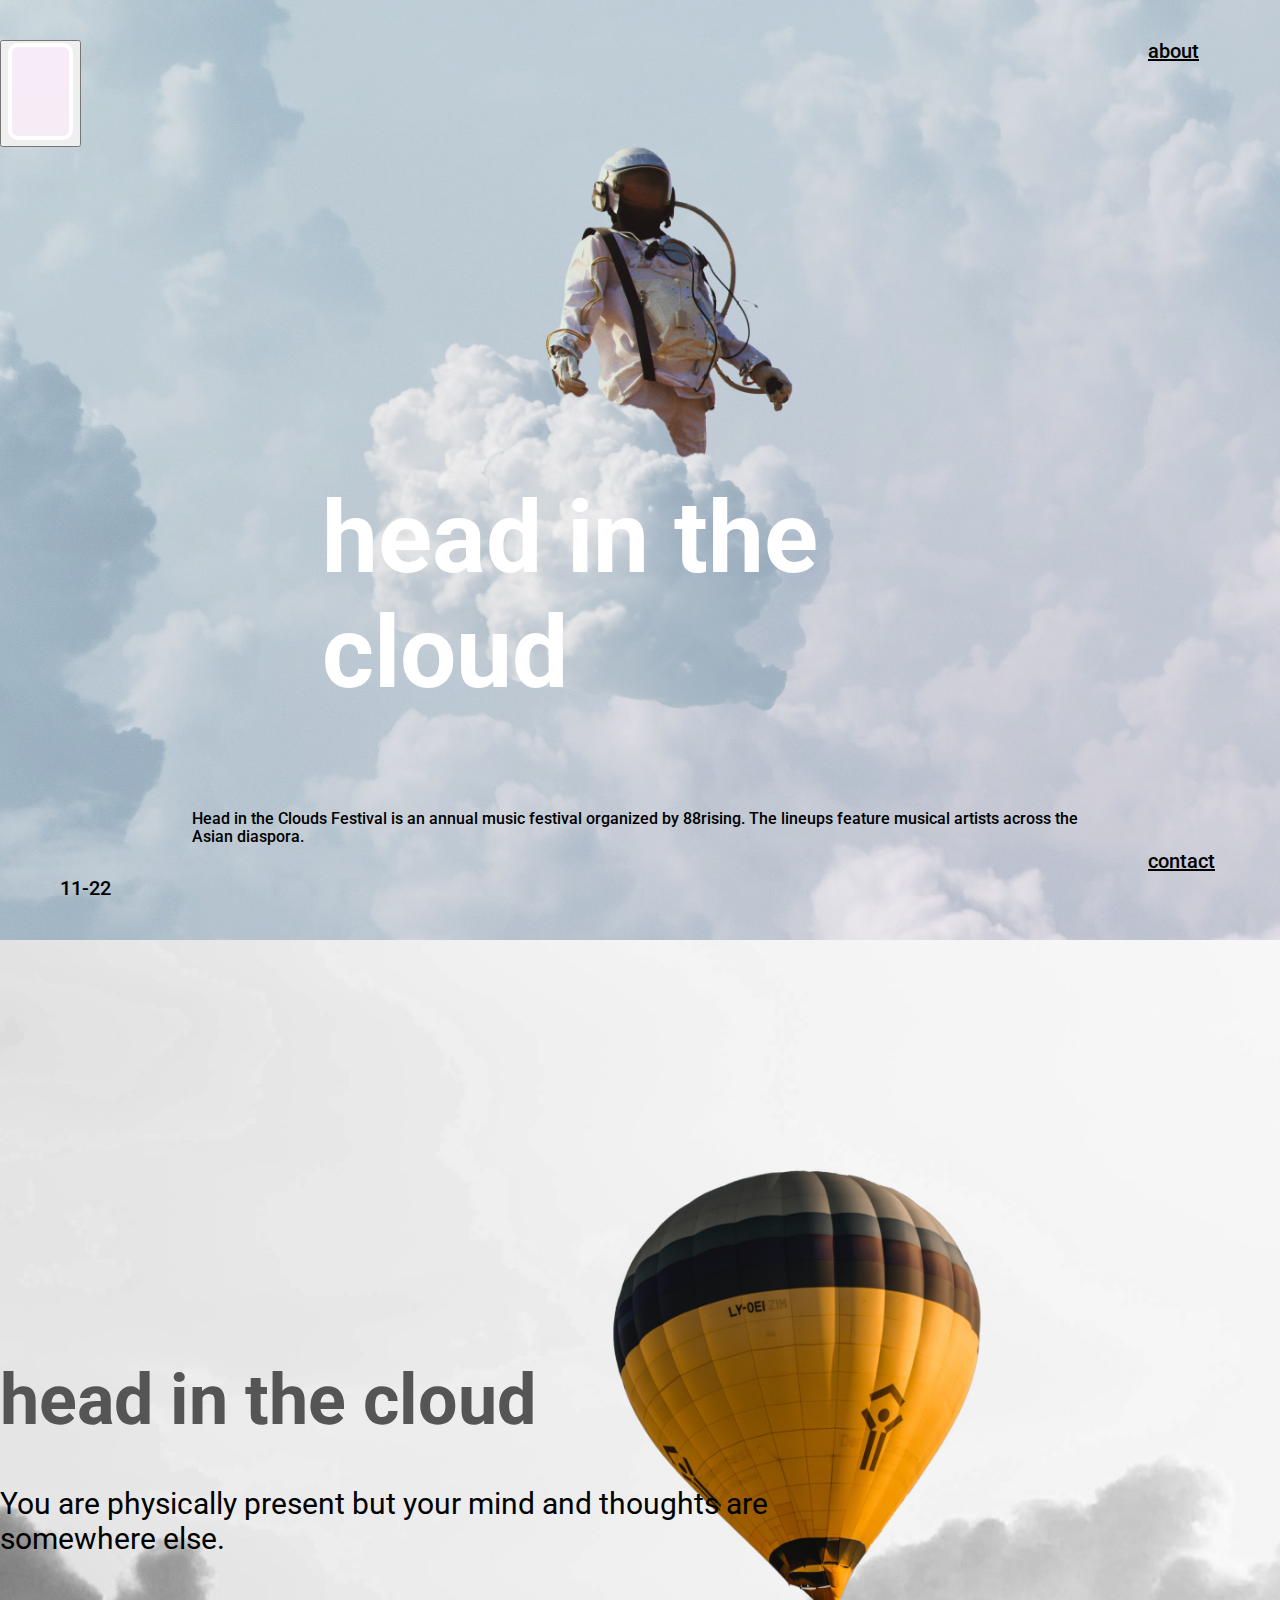
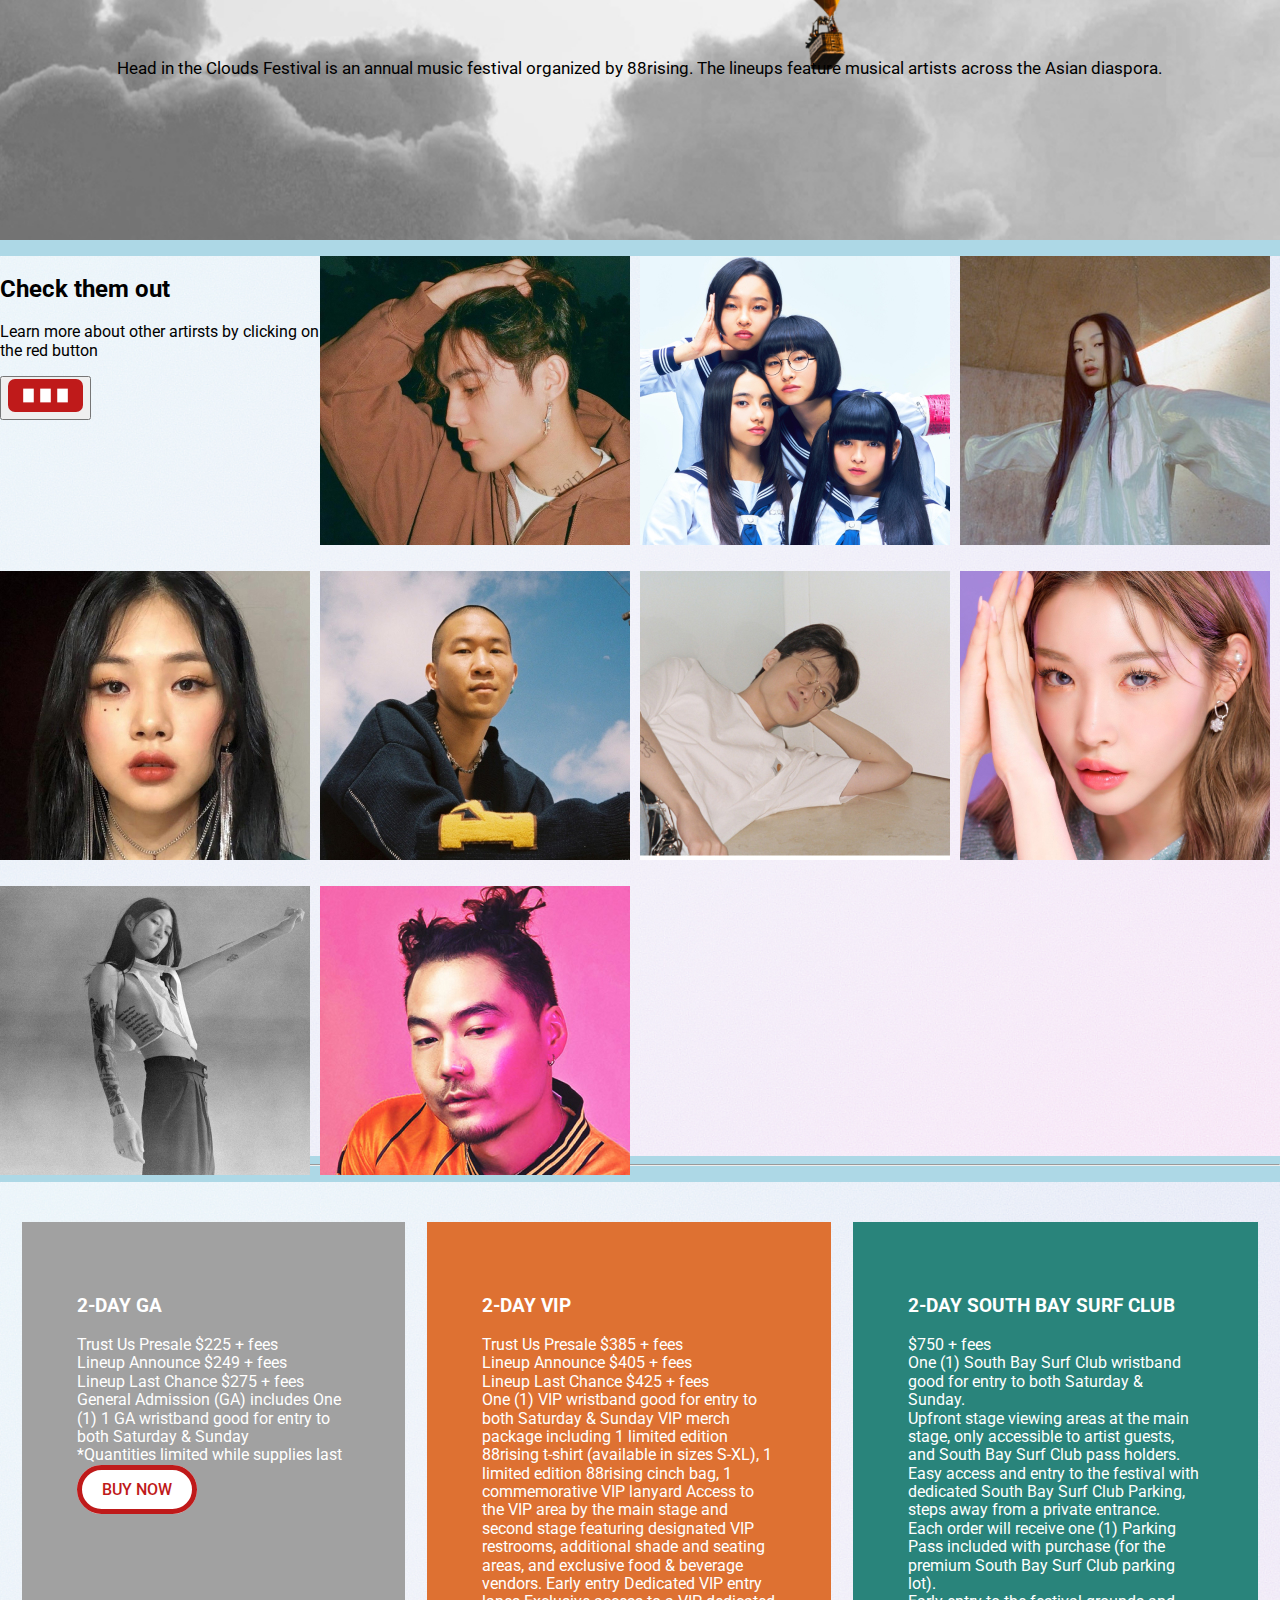
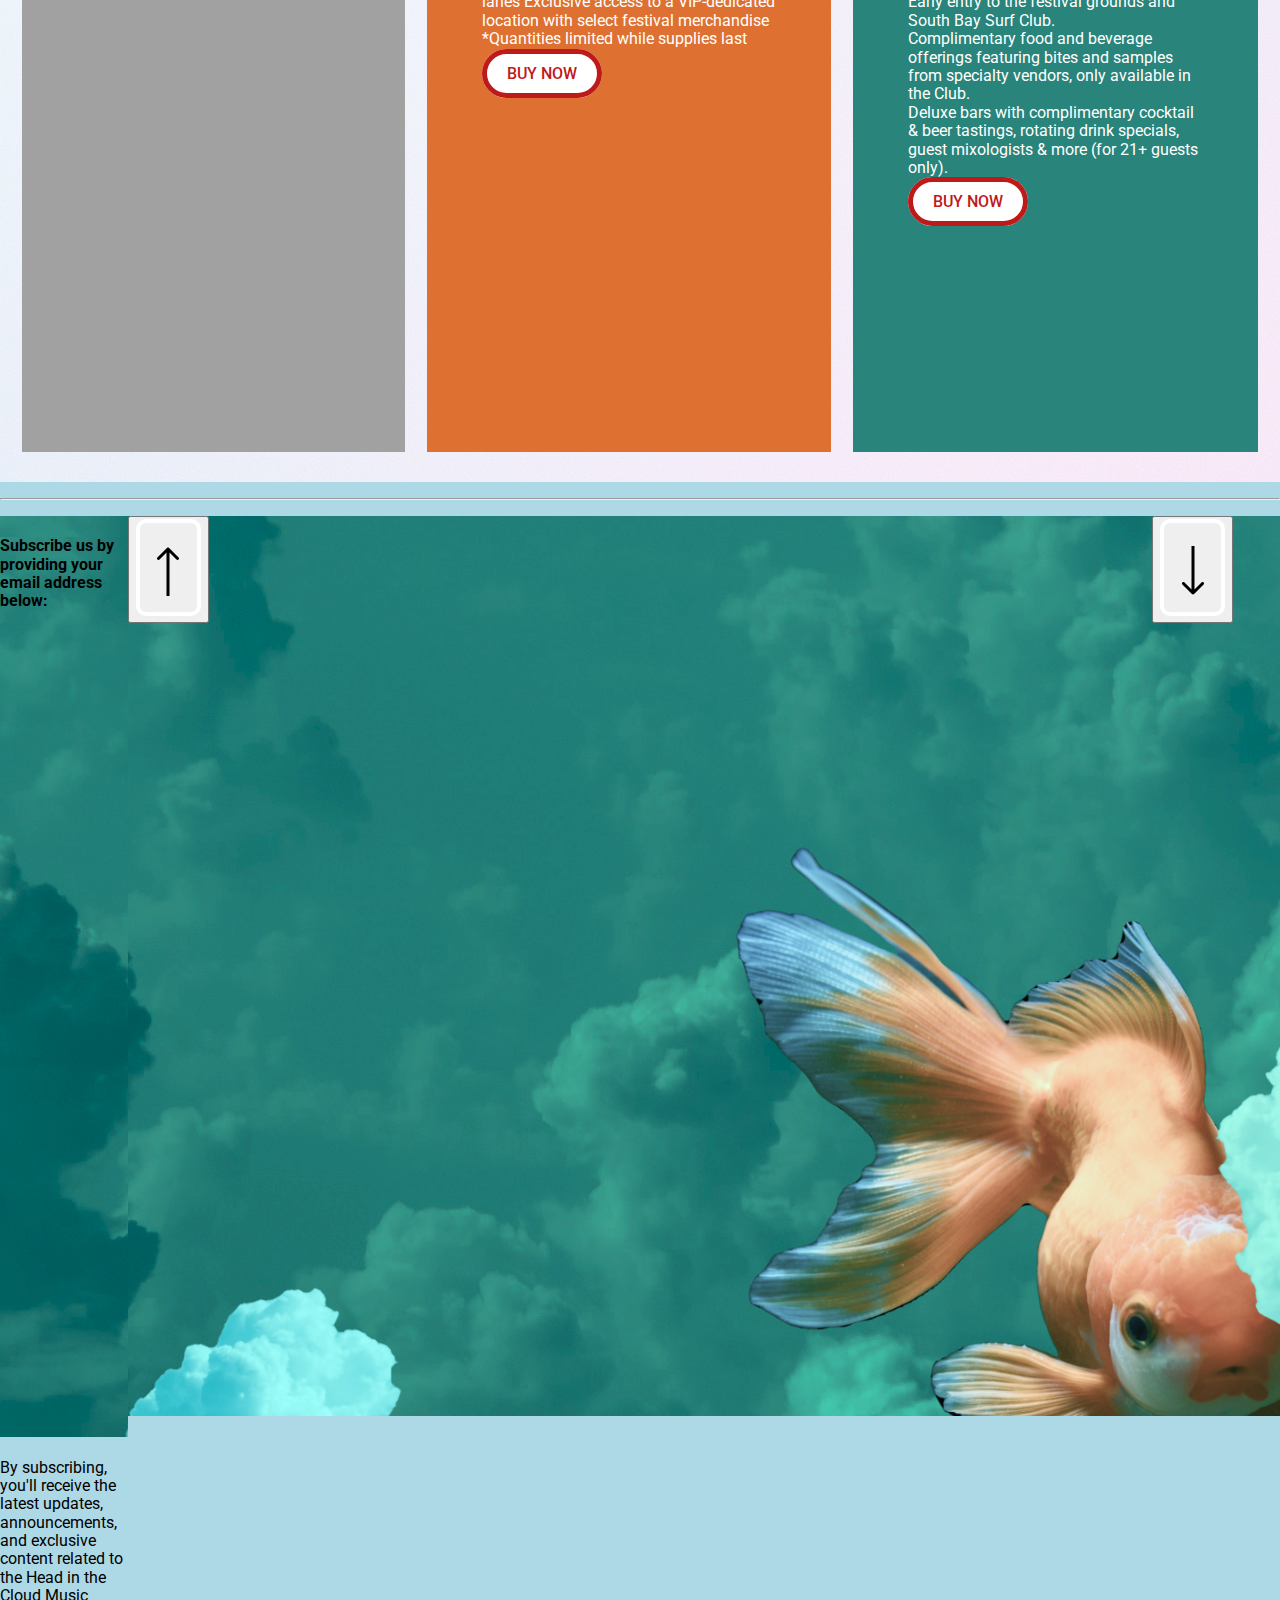
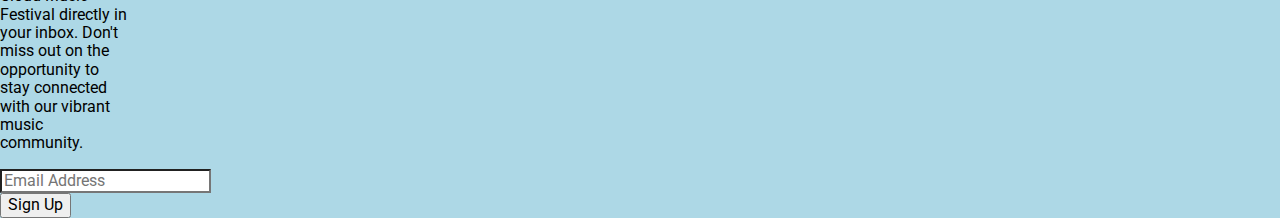
==== commit 2fe1b5b9: "d" ====
--- a/deploy/index.html
+++ b/deploy/index.html
@@ -23,7 +23,7 @@
           <header class="header-grid">
               <div class="logo-column">
                 <form action="#">
-                <button><img class="logo" src="img/logo.svg" alt="logo"/></button>
+                <button class="logo"><img class="logo" src="img/logo.svg" alt="logo"/></button>
                 </form>
                 
               </div>
@@ -52,7 +52,7 @@
       
               
               <div class="contact-column">
-                <a class="contact" href="#">CONTACT</a>
+                <a class="contact" href="#">contact</a>
               </div>
       
           
@@ -89,17 +89,16 @@
  <!--StartPage3(artists)-->
 
  <section class="lineup">
-  <div class="lineup-grid">
-
-    <div class="info3-column">
+  <div>
+<ul class="lineup-grid">
+
+    <li class="info3-column">
       <h2 class="check"> Check them out</h2>
       <p class="learn"> Learn more about other artirsts by clicking on the red button</p>
       <form action="#">
         <button class="red"><img  src="img/redbutton.svg" alt="more"></button>
         </form> 
-    </div>
-
-  <ul>
+    </li>
 
     <li class="img-1">
        <img class="large-images" src="img/a1.jpg" alt="Artist1"> </li>
@@ -128,7 +127,6 @@
     <li class="img-9">
         <img class="large-images" src="img/a9.jpg" alt="Artist19"> </li>    
   </ul>
-
 </div>
 </section>
   <hr>
@@ -136,9 +134,9 @@
 
 <!--StartPage4(passes)-->
 <section class="passes">
-  <div class="passes-column">
-
-    <ul>
+  <div>
+
+    <ul class="passes-column">
       <!--2daysGA-->
       <li>
         <div class="ga">
@@ -153,7 +151,7 @@
                 General Admission (GA) includes One (1) 1 GA wristband good for entry to both Saturday & Sunday
                 <br>
                 *Quantities limited while supplies last</p>
-              <a href="#">BUY NOW</a>
+              <a class="buy" href="#">BUY NOW</a>
             </div>
         </div>
       </li>
@@ -175,7 +173,7 @@
           Dedicated VIP entry lanes
           Exclusive access to a VIP-dedicated location with select festival merchandise
           *Quantities limited while supplies last</p>
-        <a href="#">BUY NOW</a>
+        <a class="buy" href="#">BUY NOW</a>
       </div>
     </div>
     </li>
@@ -203,7 +201,7 @@
               <br>
               Deluxe bars with complimentary cocktail & beer tastings, rotating drink specials, guest mixologists & more (for 21+ guests only).
               </p>
-            <a href="#">BUY NOW</a>
+            <a class="buy" href="#">BUY NOW</a>
           </div>
       </div>
     </li>  
@@ -218,23 +216,24 @@
 <hr>
  <!--StartPage5(subcribe)-->
 <section class="subcribe">
+  
      <!--background image gonna be css. this is just for visual-->
- <img class="large-images" src="img/fish.jpg" alt="fish">
-<div>
-
-    <h4> Subscribe us by providing your email address below: </h4>
-    <p>
+ <!-- <img class="large-images" src="img/fish.jpg" alt="fish"> -->
+ <ul class="subcribe-grid">
+  <li>
+
+    <h4 class="subcribe"> Subscribe us by providing your email address below: </h4>
+    <p class="info4">
       By subscribing, you'll receive the latest updates, announcements, and exclusive content related to the Head in the Cloud Music Festival directly in your inbox. Don't miss out on the opportunity to stay connected with our vibrant music community.
     </p>
     <form action=“#”>
       <input type="text" placeholder="Email Address">
       <button>Sign Up</button>
     </form>
-</div>
-
-<!--Bottom page5-->
-<div>
-  <ul>
+  </li>
+
+<!--Bottom page4-->
+
     <li>
       <form action="#">
         <button><img src="img/up.svg" alt="up"></button>
@@ -249,7 +248,6 @@
 
 
   </ul> 
-</div>
 
 </section>
     <script src="js/scripts-min.js"></script>
--- a/deploy/css/styles.css
+++ b/deploy/css/styles.css
@@ -331,6 +331,11 @@
   padding-left: 0;
 }
 
+.buy {
+  text-decoration: none;
+  background-color: #BF1A1A;
+}
+
 /* =============
     Typography
 ============= */
@@ -373,22 +378,7 @@
   background-size: cover;
   background-repeat: no-repeat;
   position: relative;
-}
-.header .info {
-  text-align: center;
-  color: white;
-  font-size: 17px;
-}
-.header .about {
-  text-decoration: none;
-  color: white;
-  font-size: 18pt;
-}
-.header .contact {
-  font-size: 18pt;
-  color: white;
-  text-decoration: none;
-  font-size: 18pt;
+  padding-top: 40px;
 }
 @media (min-width: 992px) {
   .header {
@@ -397,31 +387,65 @@
     background-size: cover;
     background-repeat: no-repeat;
   }
-}
-
-.header-grid {
+  .header .title {
+    font-size: 100px;
+    font-weight: 700;
+    align-text: center;
+    margin-left: 130px;
+    margin-top: 350px;
+  }
+  .header .info {
+    color: black;
+    align-self: center;
+    font-weight: 500;
+    margin-top: 50px;
+  }
+  .header .contact {
+    font-size: 20px;
+    font-weight: 500;
+    color: black;
+    margin-left: 60px;
+  }
+  .header .contact .logo {
+    margin-left: 60px;
+  }
+  .header .about {
+    font-size: 20px;
+    font-weight: 500;
+    color: black;
+    margin-top: 30px;
+    margin-left: 60px;
+  }
+  .header .date {
+    font-size: 20px;
+    font-weight: 500;
+    color: black;
+    margin-left: 60px;
+  }
+}
+.header .header-grid {
   display: grid;
   height: 100vh;
-  grid-template-columns: 1fr 1fr 1fr;
+  grid-template-columns: 15% 70% 15%;
   grid-template-rows: 10% 70% 10% 10%;
-  grid-template-areas: "logo-column . about-column" ". title-column ." "info-column info-column info-column" "date-column . contact-column";
-}
-.header-grid .logo-column {
+  grid-template-areas: "logo-column . about-column" ". title-column ." ". info-column ." "date-column . contact-column";
+}
+.header .header-grid .logo-column {
   grid-area: logo-column;
 }
-.header-grid .about-column {
+.header .header-grid .about-column {
   grid-area: about-column;
 }
-.header-grid .title-column {
+.header .header-grid .title-column {
   grid-area: title-column;
 }
-.header-grid .date-column {
+.header .header-grid .date-column {
   grid-area: date-column;
 }
-.header-grid .info-column {
+.header .header-grid .info-column {
   grid-area: info-column;
 }
-.header-grid .contact-column {
+.header .header-grid .contact-column {
   grid-area: contact-column;
 }
 
@@ -494,8 +518,8 @@
     display: grid;
     height: 100vh;
     grid-template-columns: 1fr 1fr 1fr 1fr;
-    grid-template-rows: 35% 35% 35% 35%;
-    grid-template-areas: ". img-1 img-2 img-3" "info3-column img-4 img-5 img-6" ". img-7 img-8 img-9";
+    grid-template-rows: 35% 35% 35%;
+    grid-template-areas: " . img-1 img-2 img-3" "info3-column img-4 img-5 img-6" " . img-7 img-8 img-9";
   }
   .lineup .lineup-grid .check {
     grid-area: info3-column;
@@ -542,13 +566,72 @@
    passess
 ============= */
 .passes-column {
-  display: grid;
-  height: 100vh;
-  grid-template-columns: 1fr 1fr 1fr;
-  grid-template-rows: 10% 80% 10%;
-  grid-template-areas: ". . ." "ga vip club" ". . .";
+  height: 100vh;
+  background-image: url("../img/passes.jpg");
+  background-size: cover;
+  background-repeat: no-repeat;
+}
+@media (min-width: 992px) {
+  .passes-column {
+    display: grid;
+    height: 100vh;
+    grid-template-columns: 1fr 1fr 1fr;
+    grid-template-rows: 10% 80% 10%;
+    grid-template-areas: ". . ." "ga vip club" ". . .";
+  }
+  .passes-column a {
+    margin-top: 80px;
+  }
+}
+
+.passes .ga {
+  height: 80vh;
+  background-color: #A1A1A1;
+  color: white;
+  padding: 55px;
+  margin: 40px 22px 50px 22px;
+}
+.passes .vip {
+  height: 80vh;
+  background-color: #DE7132;
+  color: white;
+  padding: 55px;
+  margin: 40px 22px 50px 0;
+}
+.passes .club {
+  height: 80vh;
+  background-color: #29847B;
+  color: white;
+  padding: 55px;
+  margin: 40px 22px 50px 0;
+}
+.passes a {
+  color: #BF1A1A;
+  background-color: #fff;
+  padding: 10px 20px 10px 20px;
+  text-decoration: none;
+  text-align: center;
+  font-weight: 500;
+  border: 5px solid #BF1A1A;
+  border-radius: 31px;
 }
 
 /* =============
    Subcribe 
 ============= */
+.subcribe {
+  height: 100vh;
+  background-image: url("../img/fish.jpg");
+  background-size: cover;
+  background-repeat: no-repeat;
+}
+
+@media (min-width: 992px) {
+  .subcribe-grid {
+    display: grid;
+    height: 100vh;
+    grid-template-columns: 10% 80% 10%;
+    grid-template-rows: 20% 60% 20%;
+    grid-template-areas: "";
+  }
+}
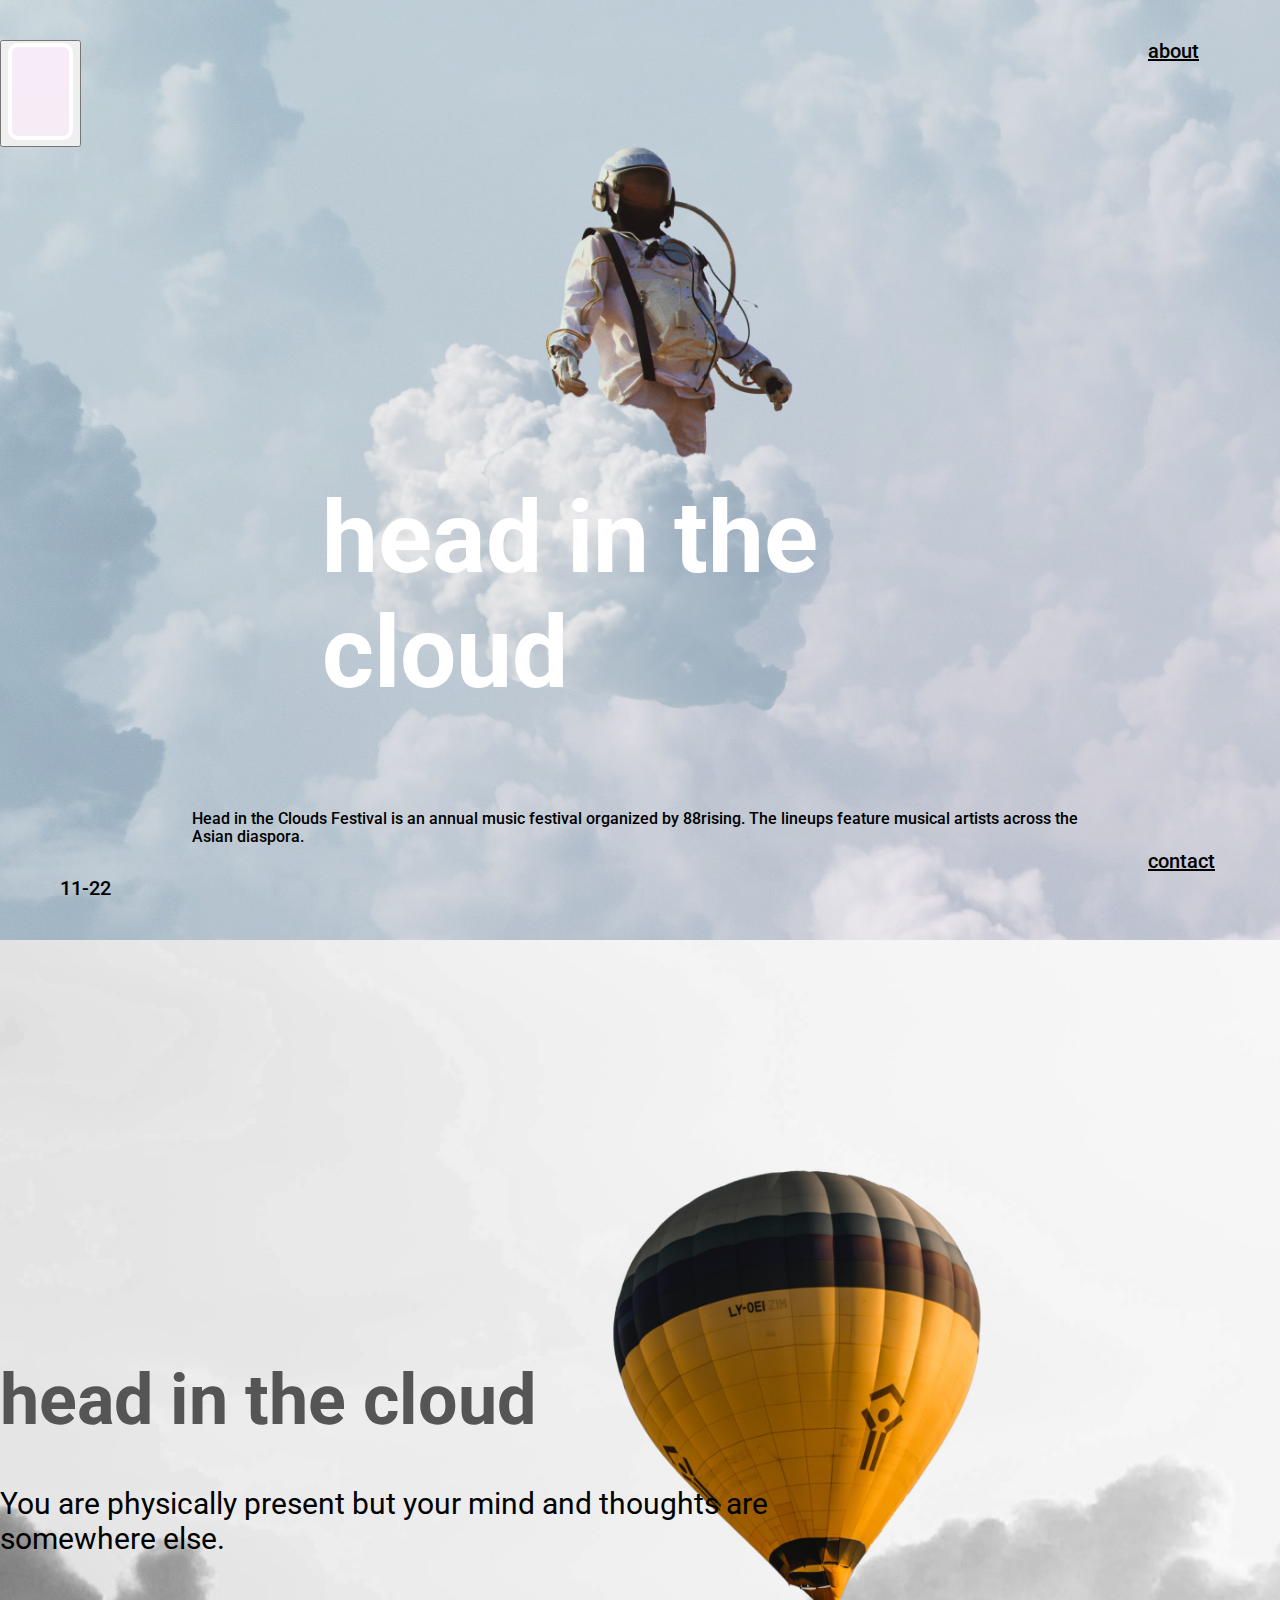
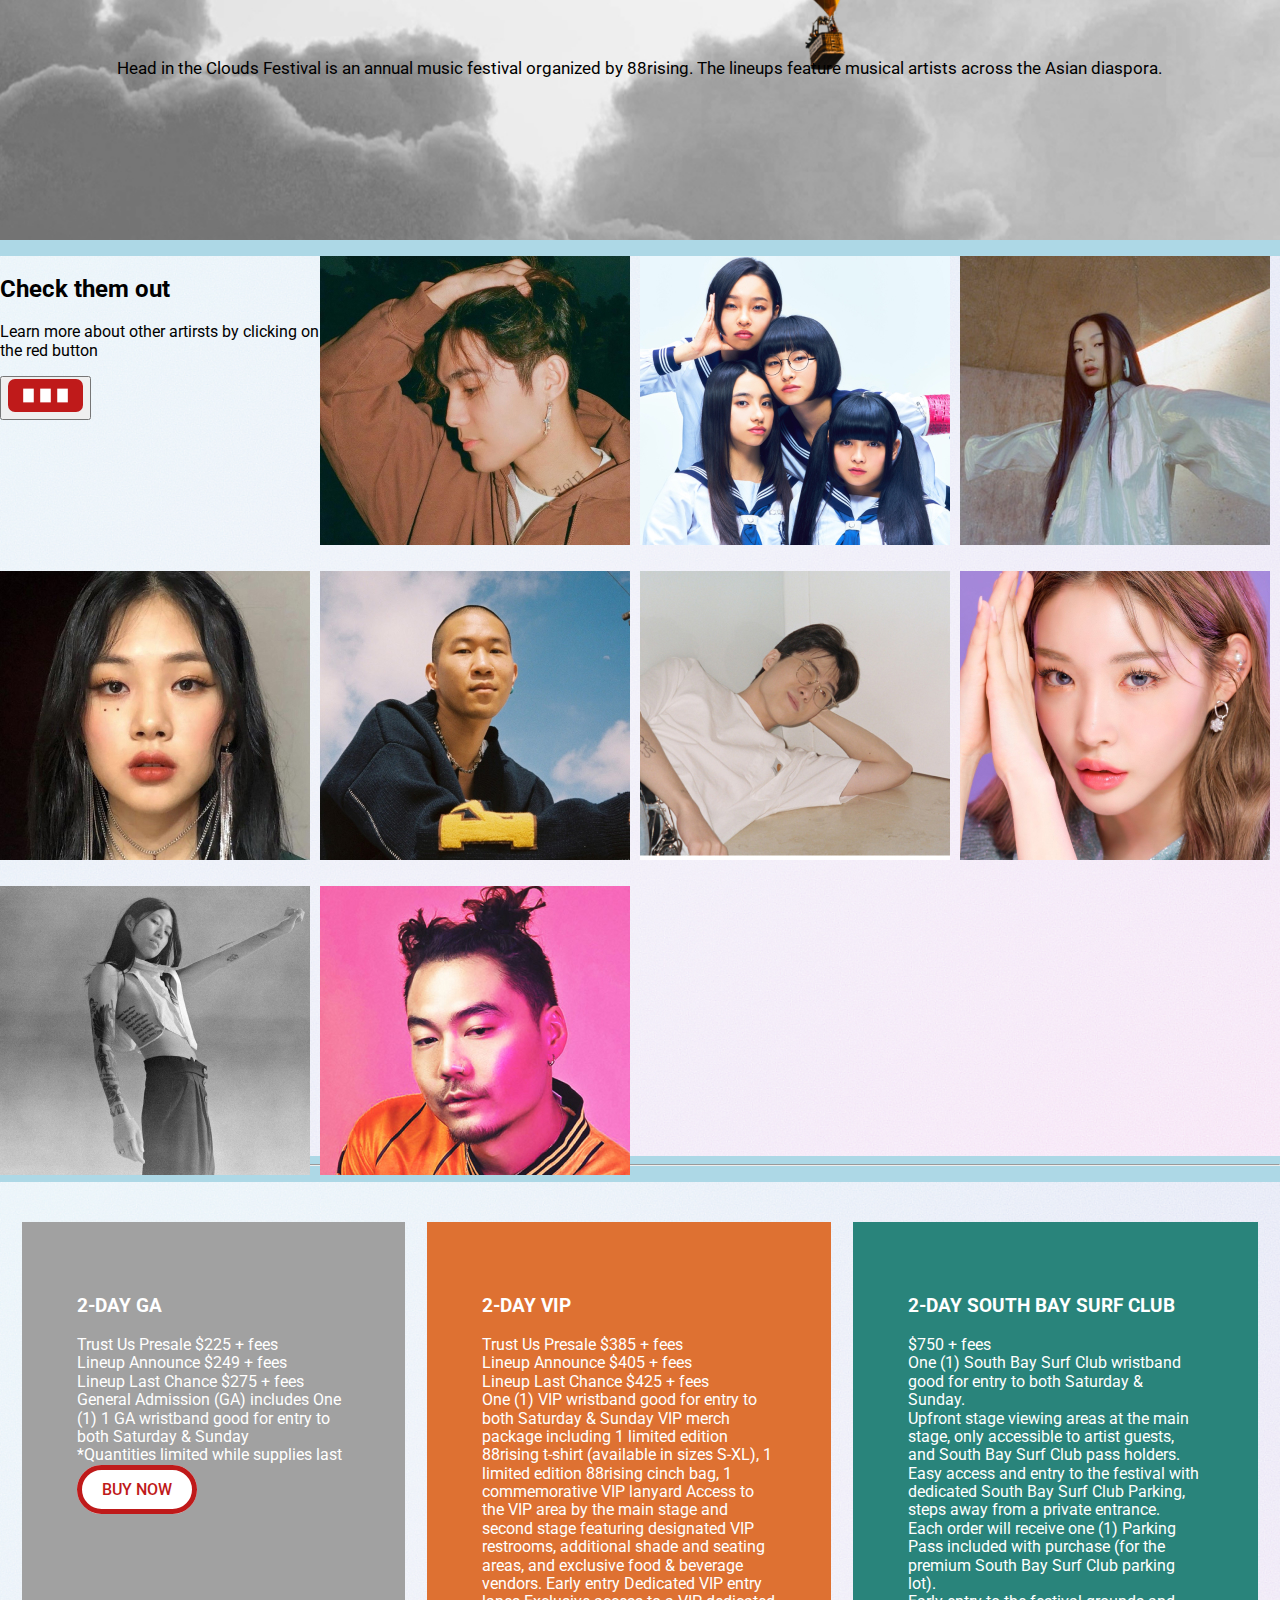
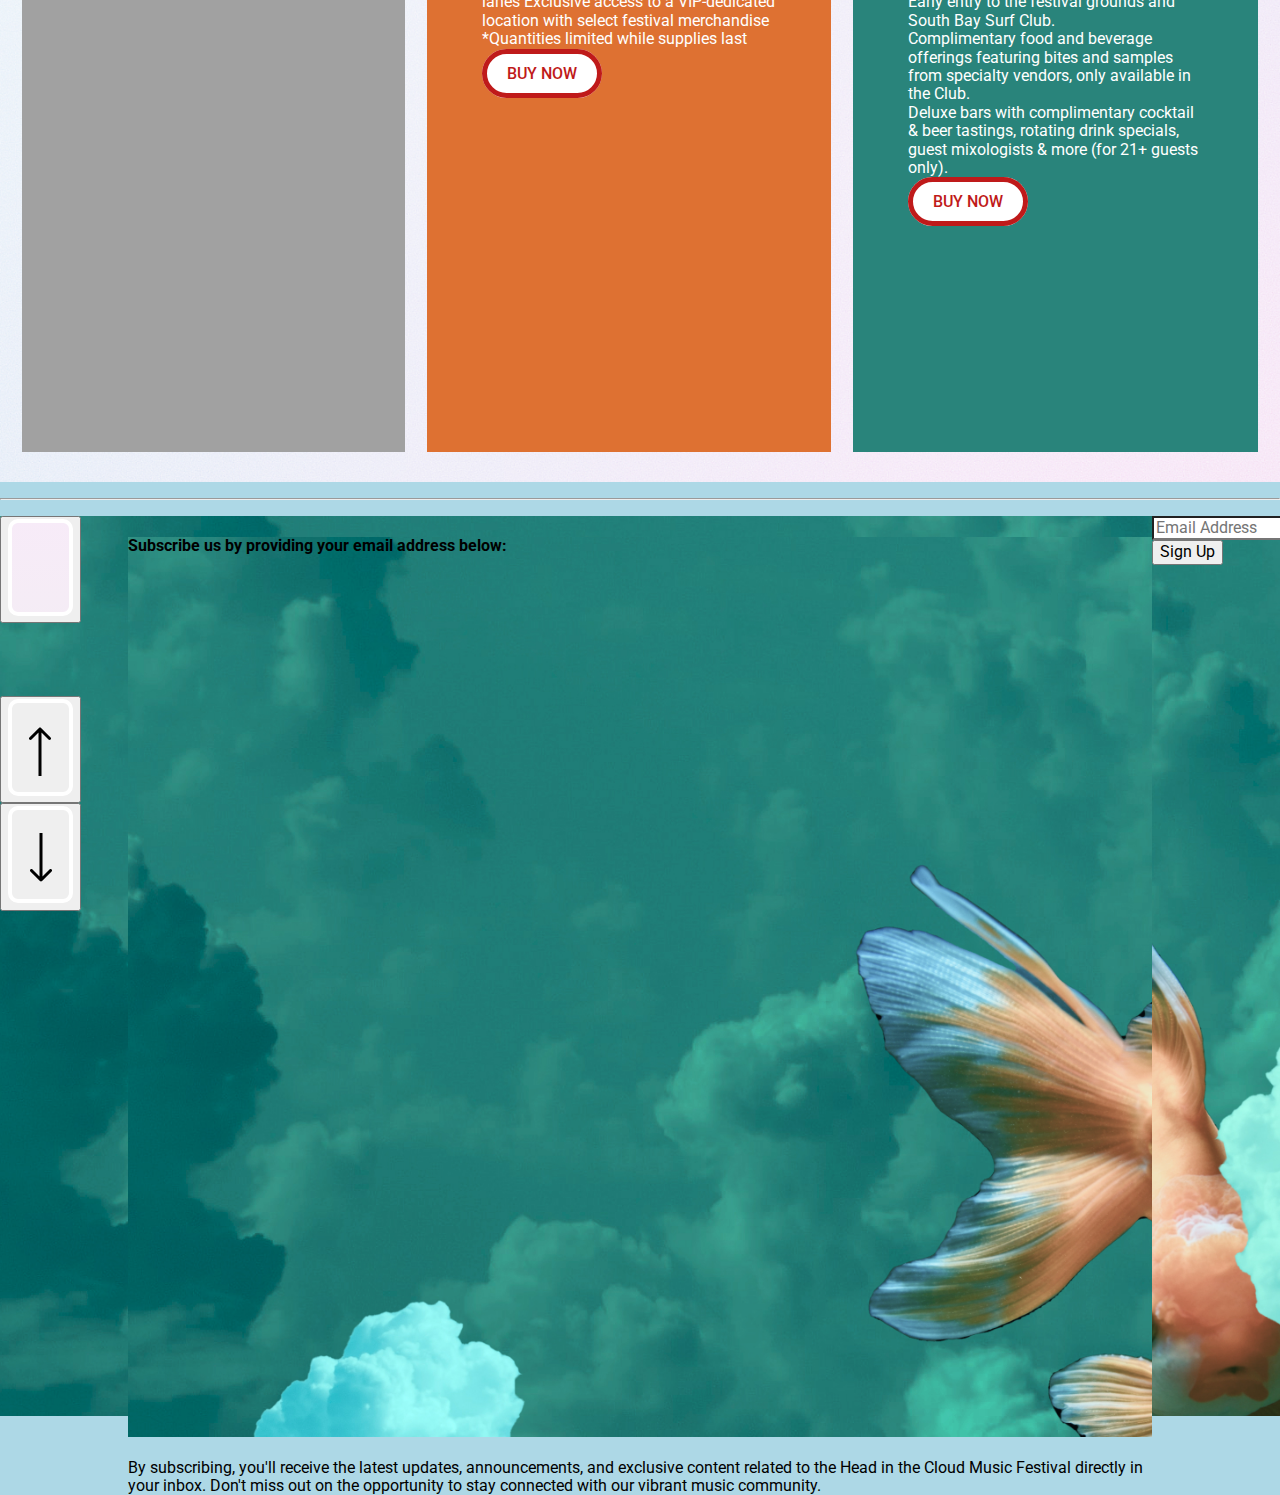
==== commit 154c1661: "d" ====
--- a/deploy/index.html
+++ b/deploy/index.html
@@ -220,32 +220,37 @@
      <!--background image gonna be css. this is just for visual-->
  <!-- <img class="large-images" src="img/fish.jpg" alt="fish"> -->
  <ul class="subcribe-grid">
-  <li>
+  <li class="logo2-column">
+                <form action="#">
+                <button class="logo"><img class="logo" src="img/logo.svg" alt="logo"/></button>
+                </form>
+  </li>
+  <li class="subcribe-column">
 
     <h4 class="subcribe"> Subscribe us by providing your email address below: </h4>
     <p class="info4">
       By subscribing, you'll receive the latest updates, announcements, and exclusive content related to the Head in the Cloud Music Festival directly in your inbox. Don't miss out on the opportunity to stay connected with our vibrant music community.
     </p>
+     </li>
     <form action=“#”>
       <input type="text" placeholder="Email Address">
-      <button>Sign Up</button>
+      <button class="signup">Sign Up</button>
     </form>
   </li>
 
 <!--Bottom page4-->
 
-    <li>
+    <li class="arrow-column">
       <form action="#">
         <button><img src="img/up.svg" alt="up"></button>
       </form>
-    </li>
-
-    <li>
       <form action="#">
         <button><img src="img/down.svg" alt="down"></button>
       </form>
     </li>
 
+   
+
 
   </ul> 
 
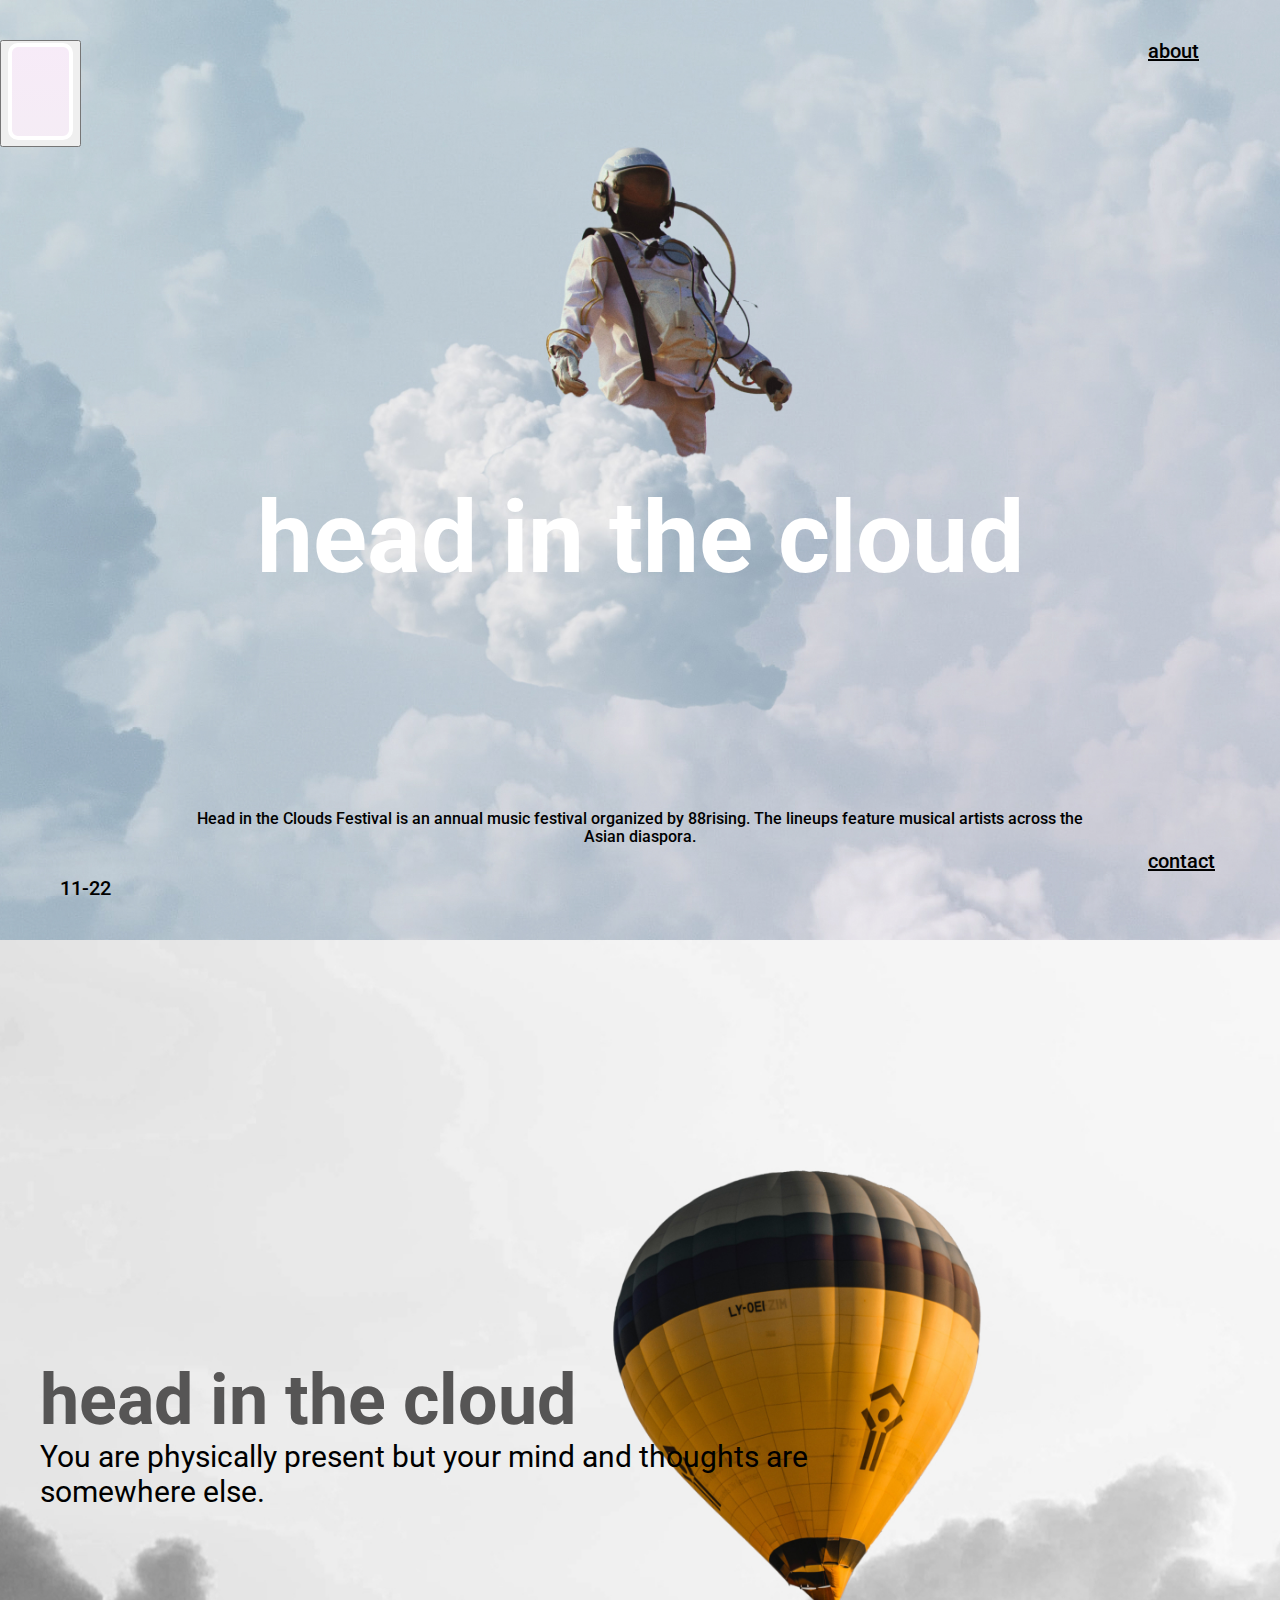
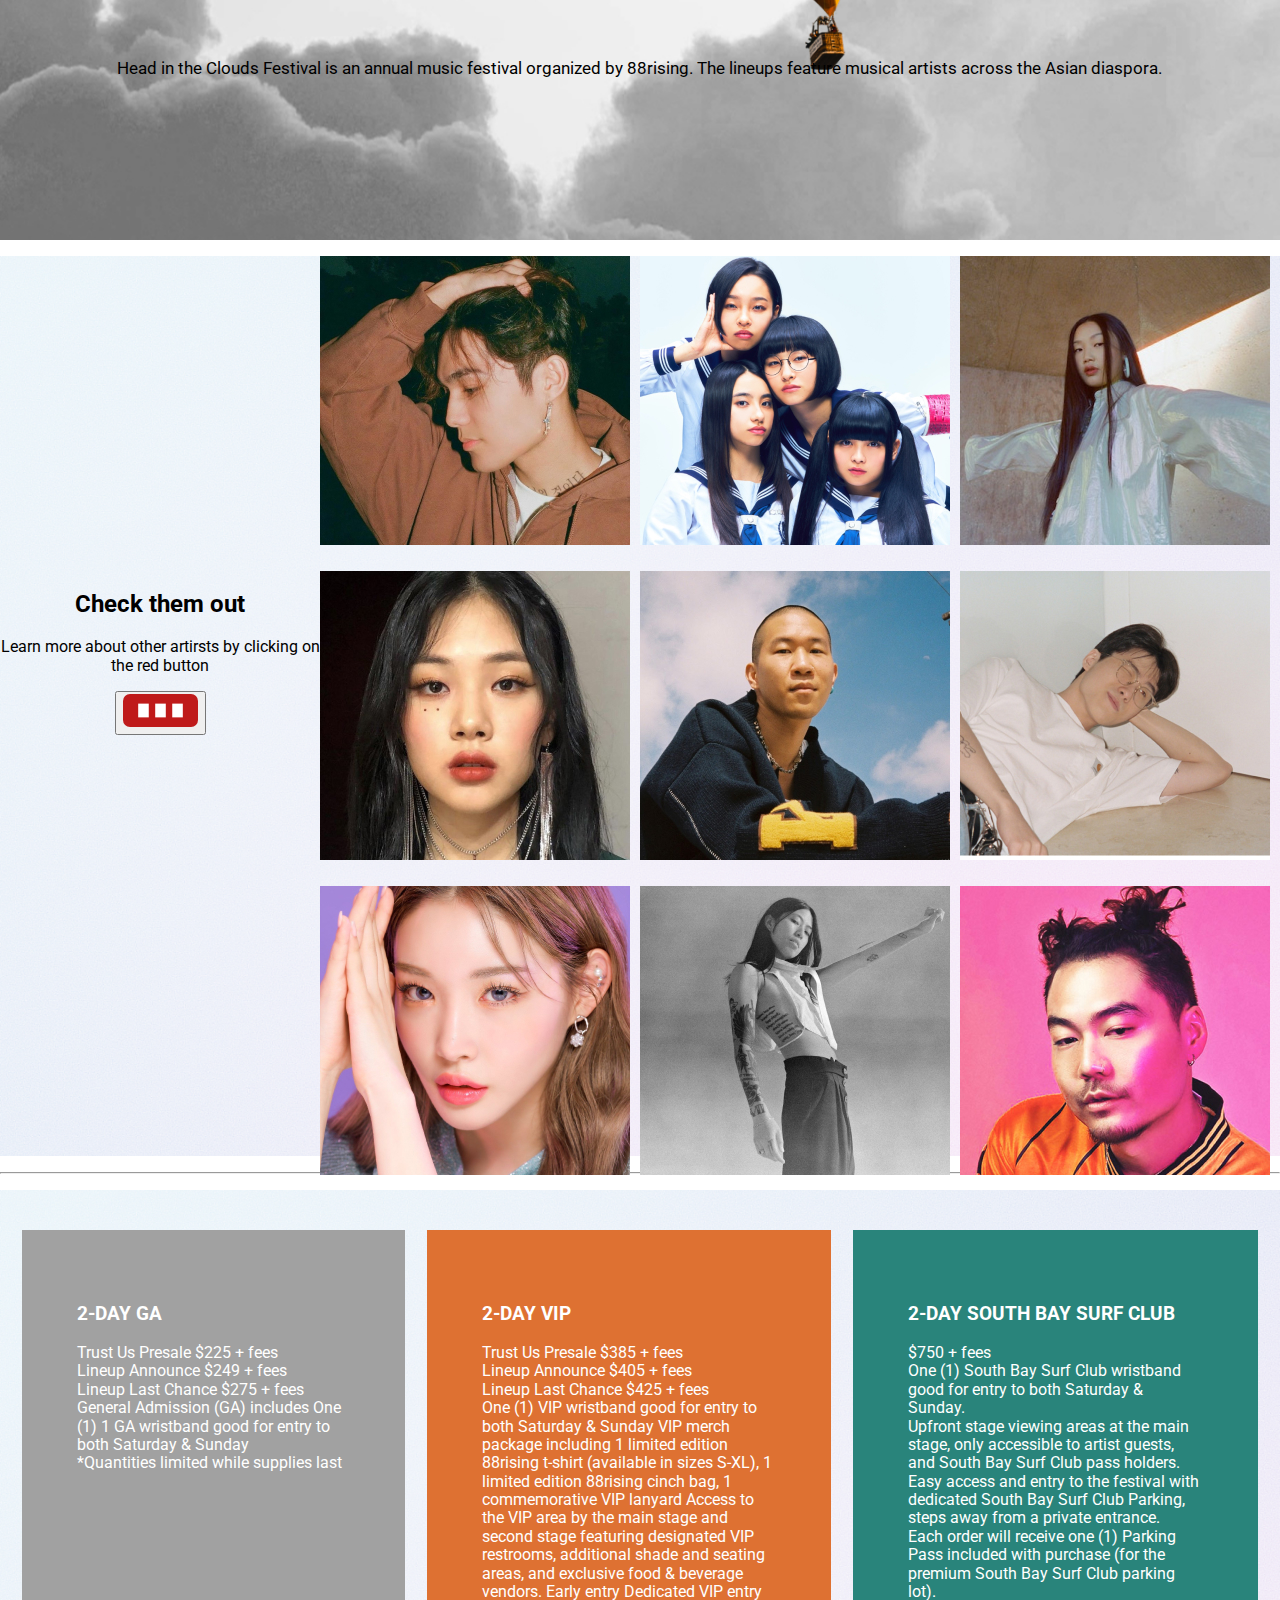
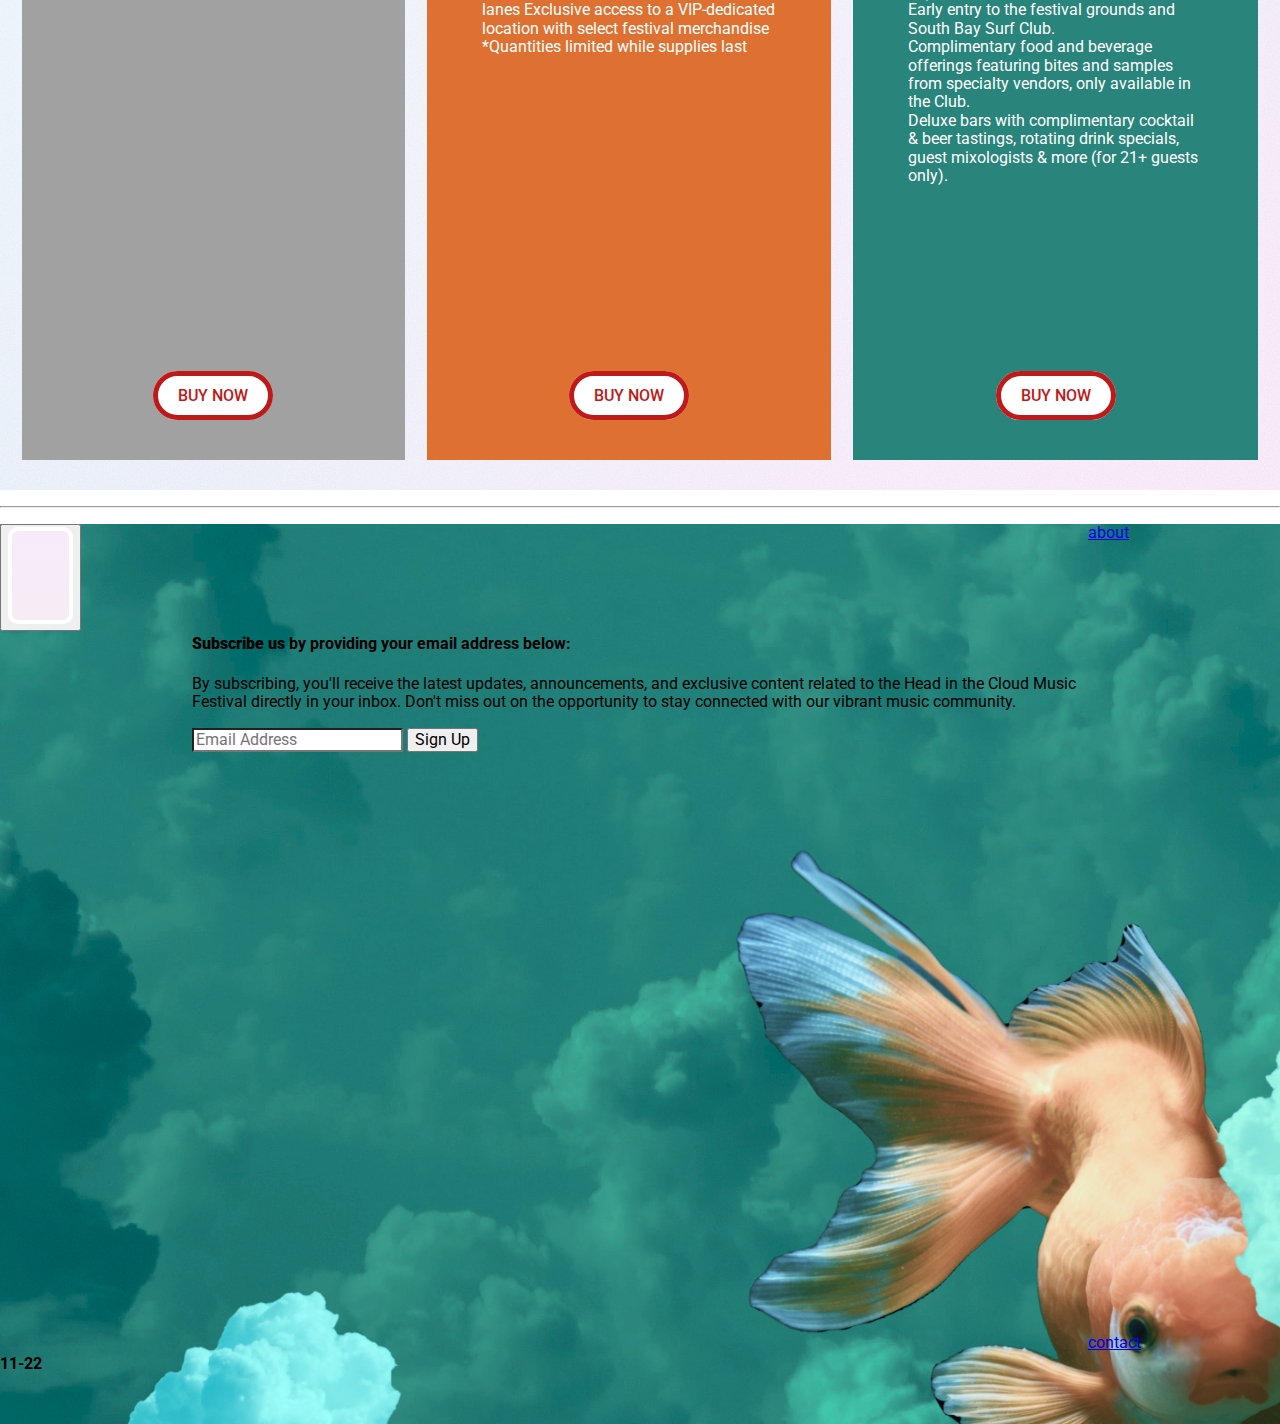
==== commit 2ed7a947: "dd" ====
--- a/deploy/index.html
+++ b/deploy/index.html
@@ -30,7 +30,7 @@
       
       
             <div class="about-column"> 
-              <a class="about" href="#">about</a>
+              <a class="about" href="html/thank.html">about</a>
             </div>
       
             <div class="title-column">
@@ -52,7 +52,7 @@
       
               
               <div class="contact-column">
-                <a class="contact" href="#">contact</a>
+                <a class="contact" href="html/checkout.html">contact</a>
               </div>
       
           
@@ -135,7 +135,6 @@
 <!--StartPage4(passes)-->
 <section class="passes">
   <div>
-
     <ul class="passes-column">
       <!--2daysGA-->
       <li>
@@ -151,8 +150,10 @@
                 General Admission (GA) includes One (1) 1 GA wristband good for entry to both Saturday & Sunday
                 <br>
                 *Quantities limited while supplies last</p>
+                </div>
+                <div class="buy-button">
               <a class="buy" href="#">BUY NOW</a>
-            </div>
+                </div>
         </div>
       </li>
       <!--2daysVIP-->
@@ -173,9 +174,13 @@
           Dedicated VIP entry lanes
           Exclusive access to a VIP-dedicated location with select festival merchandise
           *Quantities limited while supplies last</p>
-        <a class="buy" href="#">BUY NOW</a>
+        </div>
+        
+        <div class="buy-button">
+          <a class="buy" href="#">BUY NOW</a>
+        </div>
       </div>
-    </div>
+
     </li>
    <!--2-DAY SOUTH BAY  SURF CLUB-->
@@ -201,6 +206,8 @@
               <br>
               Deluxe bars with complimentary cocktail & beer tastings, rotating drink specials, guest mixologists & more (for 21+ guests only).
               </p>
+            </div>
+          <div class="buy-button">
             <a class="buy" href="#">BUY NOW</a>
           </div>
       </div>
@@ -215,40 +222,44 @@
  <!--EndPage4-->
 <hr>
  <!--StartPage5(subcribe)-->
-<section class="subcribe">
+<section class="subscribe">
   
      <!--background image gonna be css. this is just for visual-->
  <!-- <img class="large-images" src="img/fish.jpg" alt="fish"> -->
- <ul class="subcribe-grid">
-  <li class="logo2-column">
+ <ul class="subscribe-grid">
+
+  <li class="logo-column">
                 <form action="#">
-                <button class="logo"><img class="logo" src="img/logo.svg" alt="logo"/></button>
+                <button><img class="logo" src="img/logo.svg" alt="logo"/></button>
                 </form>
   </li>
-  <li class="subcribe-column">
-
-    <h4 class="subcribe"> Subscribe us by providing your email address below: </h4>
+
+  <li class="about-column"> 
+    <a href="#">about</a>
+  </li>
+ 
+  <li class="subscribe-column">
+
+    <h4><b>Subscribe us </b> by providing your email address below: </h4>
     <p class="info4">
       By subscribing, you'll receive the latest updates, announcements, and exclusive content related to the Head in the Cloud Music Festival directly in your inbox. Don't miss out on the opportunity to stay connected with our vibrant music community.
     </p>
-     </li>
     <form action=“#”>
       <input type="text" placeholder="Email Address">
       <button class="signup">Sign Up</button>
     </form>
-  </li>
+     </li>
+
 
 <!--Bottom page4-->
-
-    <li class="arrow-column">
-      <form action="#">
-        <button><img src="img/up.svg" alt="up"></button>
-      </form>
-      <form action="#">
-        <button><img src="img/down.svg" alt="down"></button>
-      </form>
-    </li>
-
+<li class="date-column">
+  <h4 class="date">11-22</h4>
+</li>
+
+   
+<div class="contact-column">
+  <a class="contact" href="html/checkout.html">contact</a>
+</div>
    
 
 
--- a/deploy/css/styles.css
+++ b/deploy/css/styles.css
@@ -322,18 +322,9 @@
 /* =============
     Base
 ============= */
-body {
-  background-color: lightblue;
-}
-
 ul {
   list-style: none;
   padding-left: 0;
-}
-
-.buy {
-  text-decoration: none;
-  background-color: #BF1A1A;
 }
 
 /* =============
@@ -388,18 +379,27 @@
     background-repeat: no-repeat;
   }
   .header .title {
+    font-size: 80px;
+    font-weight: 700;
+    text-align: center;
+    margin-top: 350px;
+  }
+}
+@media (min-width: 992px) and (min-width: 1200px) {
+  .header .title {
     font-size: 100px;
-    font-weight: 700;
-    align-text: center;
-    margin-left: 130px;
-    margin-top: 350px;
-  }
+  }
+}
+@media (min-width: 992px) {
   .header .info {
     color: black;
     align-self: center;
     font-weight: 500;
     margin-top: 50px;
-  }
+    text-align: center;
+  }
+}
+@media (min-width: 992px) {
   .header .contact {
     font-size: 20px;
     font-weight: 500;
@@ -409,6 +409,8 @@
   .header .contact .logo {
     margin-left: 60px;
   }
+}
+@media (min-width: 992px) {
   .header .about {
     font-size: 20px;
     font-weight: 500;
@@ -416,6 +418,8 @@
     margin-top: 30px;
     margin-left: 60px;
   }
+}
+@media (min-width: 992px) {
   .header .date {
     font-size: 20px;
     font-weight: 500;
@@ -484,10 +488,14 @@
   margin-top: 120px;
   color: #565555;
   font-size: 70px;
+  margin-left: 40px;
+  margin-bottom: 0;
 }
 .explain-grid .subhead2 {
   color: black;
   font-size: 30px;
+  margin-left: 40px;
+  margin-top: 0;
 }
 .explain-grid .info2 {
   margin-top: 120px;
@@ -501,7 +509,6 @@
 ============= */
 .lineup {
   background-image: url("../img/main3.jpg");
-  height: 100vh;
   width: 100vw;
   background-size: cover;
   background-repeat: no-repeat;
@@ -509,9 +516,10 @@
 }
 .lineup .lineup-grid {
   display: grid;
-  height: 100vh;
   grid-template-columns: 1fr;
-  grid-template-rows: 33.3% 33.3% 33.3%;
+}
+.lineup .lineup-grid .info3-column {
+  text-align: center;
 }
 @media (min-width: 992px) {
   .lineup .lineup-grid {
@@ -521,41 +529,44 @@
     grid-template-rows: 35% 35% 35%;
     grid-template-areas: " . img-1 img-2 img-3" "info3-column img-4 img-5 img-6" " . img-7 img-8 img-9";
   }
-  .lineup .lineup-grid .check {
+  .lineup .lineup-grid .info3-column {
     grid-area: info3-column;
   }
-  .lineup .lineup-grid .learn {
-    grid-area: info3-column;
-  }
-  .lineup .lineup-grid .red {
-    grid-area: infor3-column;
-  }
-  .lineup .lineup-grid ul li.img-1 {
+  .lineup .lineup-grid li.img-1 {
     grid-area: img-1;
   }
-  .lineup .lineup-grid ul li.img-2 {
+  .lineup .lineup-grid li.img-2 {
     grid-area: img-2;
   }
-  .lineup .lineup-grid ul li.img-3 {
+  .lineup .lineup-grid li.img-3 {
     grid-area: img-3;
   }
-  .lineup .lineup-grid ul li.img-4 {
+  .lineup .lineup-grid li.img-4 {
     grid-area: img-4;
   }
-  .lineup .lineup-grid ul li.img-5 {
+  .lineup .lineup-grid li.img-5 {
     grid-area: img-5;
   }
-  .lineup .lineup-grid ul li.img-6 {
+  .lineup .lineup-grid li.img-6 {
     grid-area: img-6;
   }
-  .lineup .lineup-grid ul li.img-7 {
+  .lineup .lineup-grid li.img-7 {
     grid-area: img-7;
   }
-  .lineup .lineup-grid ul li.img-8 {
+  .lineup .lineup-grid li.img-8 {
     grid-area: img-8;
   }
-  .lineup .lineup-grid ul li.img-9 {
+  .lineup .lineup-grid li.img-9 {
     grid-area: img-9;
+  }
+}
+
+.img-4, .img-5, .img-6, .img-7, .img-8, .img-9 {
+  display: none;
+}
+@media (min-width: 992px) {
+  .img-4, .img-5, .img-6, .img-7, .img-8, .img-9 {
+    display: block;
   }
 }
 
@@ -615,23 +626,86 @@
   border: 5px solid #BF1A1A;
   border-radius: 31px;
 }
-
-/* =============
-   Subcribe 
-============= */
-.subcribe {
+.passes .ga, .passes .vip, .passes .club {
+  display: flex;
+  flex-direction: column;
+  align-content: space-between;
+}
+.passes .ga .buy-button, .passes .vip .buy-button, .passes .club .buy-button {
+  margin-top: auto;
+  text-align: center;
+}
+
+/* =============
+   Subscribe 
+============= */
+.subscribe {
   height: 100vh;
   background-image: url("../img/fish.jpg");
   background-size: cover;
   background-repeat: no-repeat;
-}
-
-@media (min-width: 992px) {
-  .subcribe-grid {
+  background-position: right;
+}
+
+@media (min-width: 992px) {
+  .subscribe-grid {
     display: grid;
     height: 100vh;
-    grid-template-columns: 10% 80% 10%;
-    grid-template-rows: 20% 60% 20%;
-    grid-template-areas: "";
-  }
-}
+    grid-template-columns: 15% 70% 15%;
+    grid-template-rows: 10% 70% 10% 10%;
+    grid-template-areas: "logo-column . about-column" ". subscribe-column ." ". . ." "date-column . contact-column";
+  }
+}
+.subscribe-grid .logo-column {
+  grid-area: logo-column;
+}
+.subscribe-grid .about-column {
+  grid-area: about-column;
+}
+.subscribe-grid .subscribe-column {
+  grid-area: subscribe-column;
+}
+.subscribe-grid .date-column {
+  grid-area: date-column;
+}
+.subscribe-grid .contact-column {
+  grid-area: contact-column;
+}
+
+/* =============
+    mainpage
+============= */
+/* =============
+    thank out
+============= */
+.thank {
+  height: 100vh;
+  background-image: url("../img/thankout.jpg");
+  background-size: cover;
+  background-repeat: no-repeat;
+}
+
+@media (min-width: 992px) {
+  .thank-grid {
+    display: grid;
+    height: 100vh;
+    grid-template-columns: 15% 70% 15%;
+    grid-template-rows: 10% 70% 10% 10%;
+    grid-template-areas: "logo-colum . about-column" ". thank-column ." ". . ." "date-column . contact-column";
+  }
+}
+.thank-grid .logo-column {
+  grid-area: logo-column;
+}
+.thank-grid .about-column {
+  grid-area: about-column;
+}
+.thank-grid .thank-column {
+  grid-area: thank-column;
+}
+.thank-grid .date-column {
+  grid-area: date-column;
+}
+.thank-grid .contact-column {
+  grid-area: contact-column;
+}
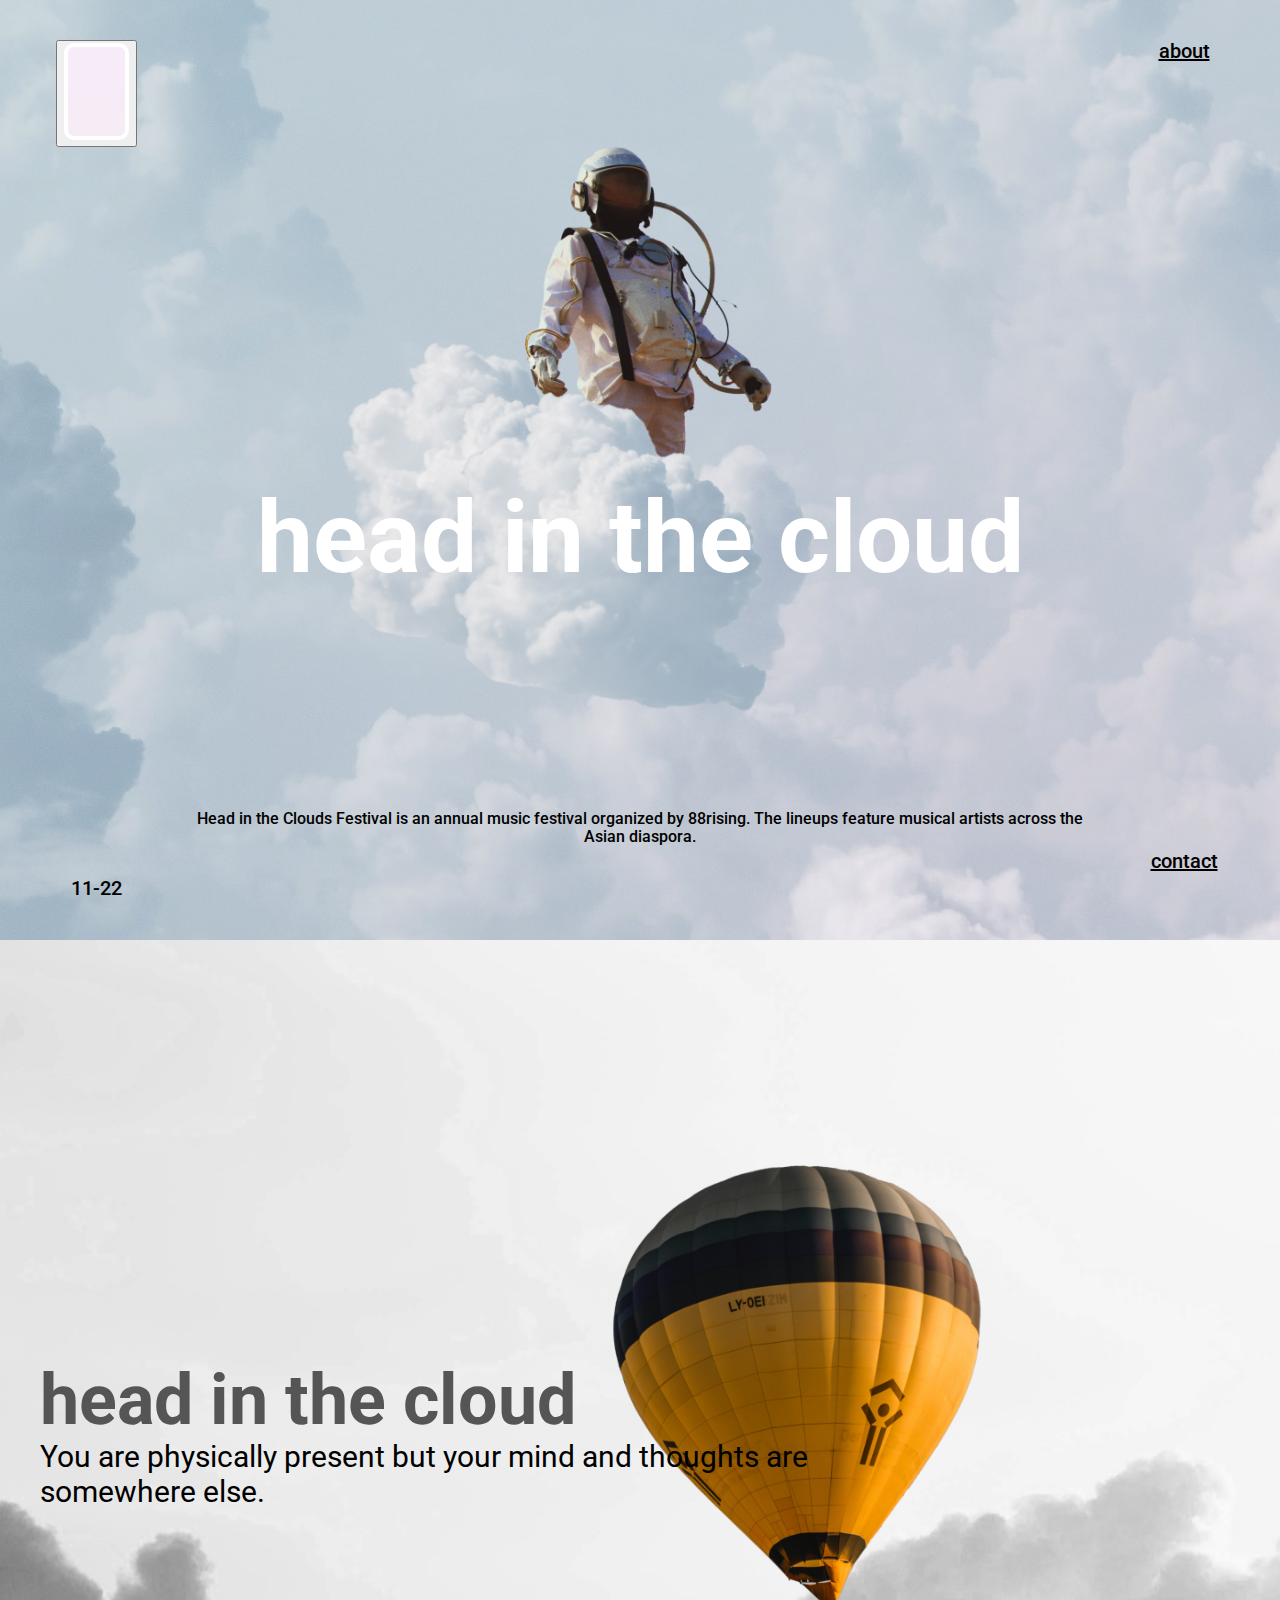
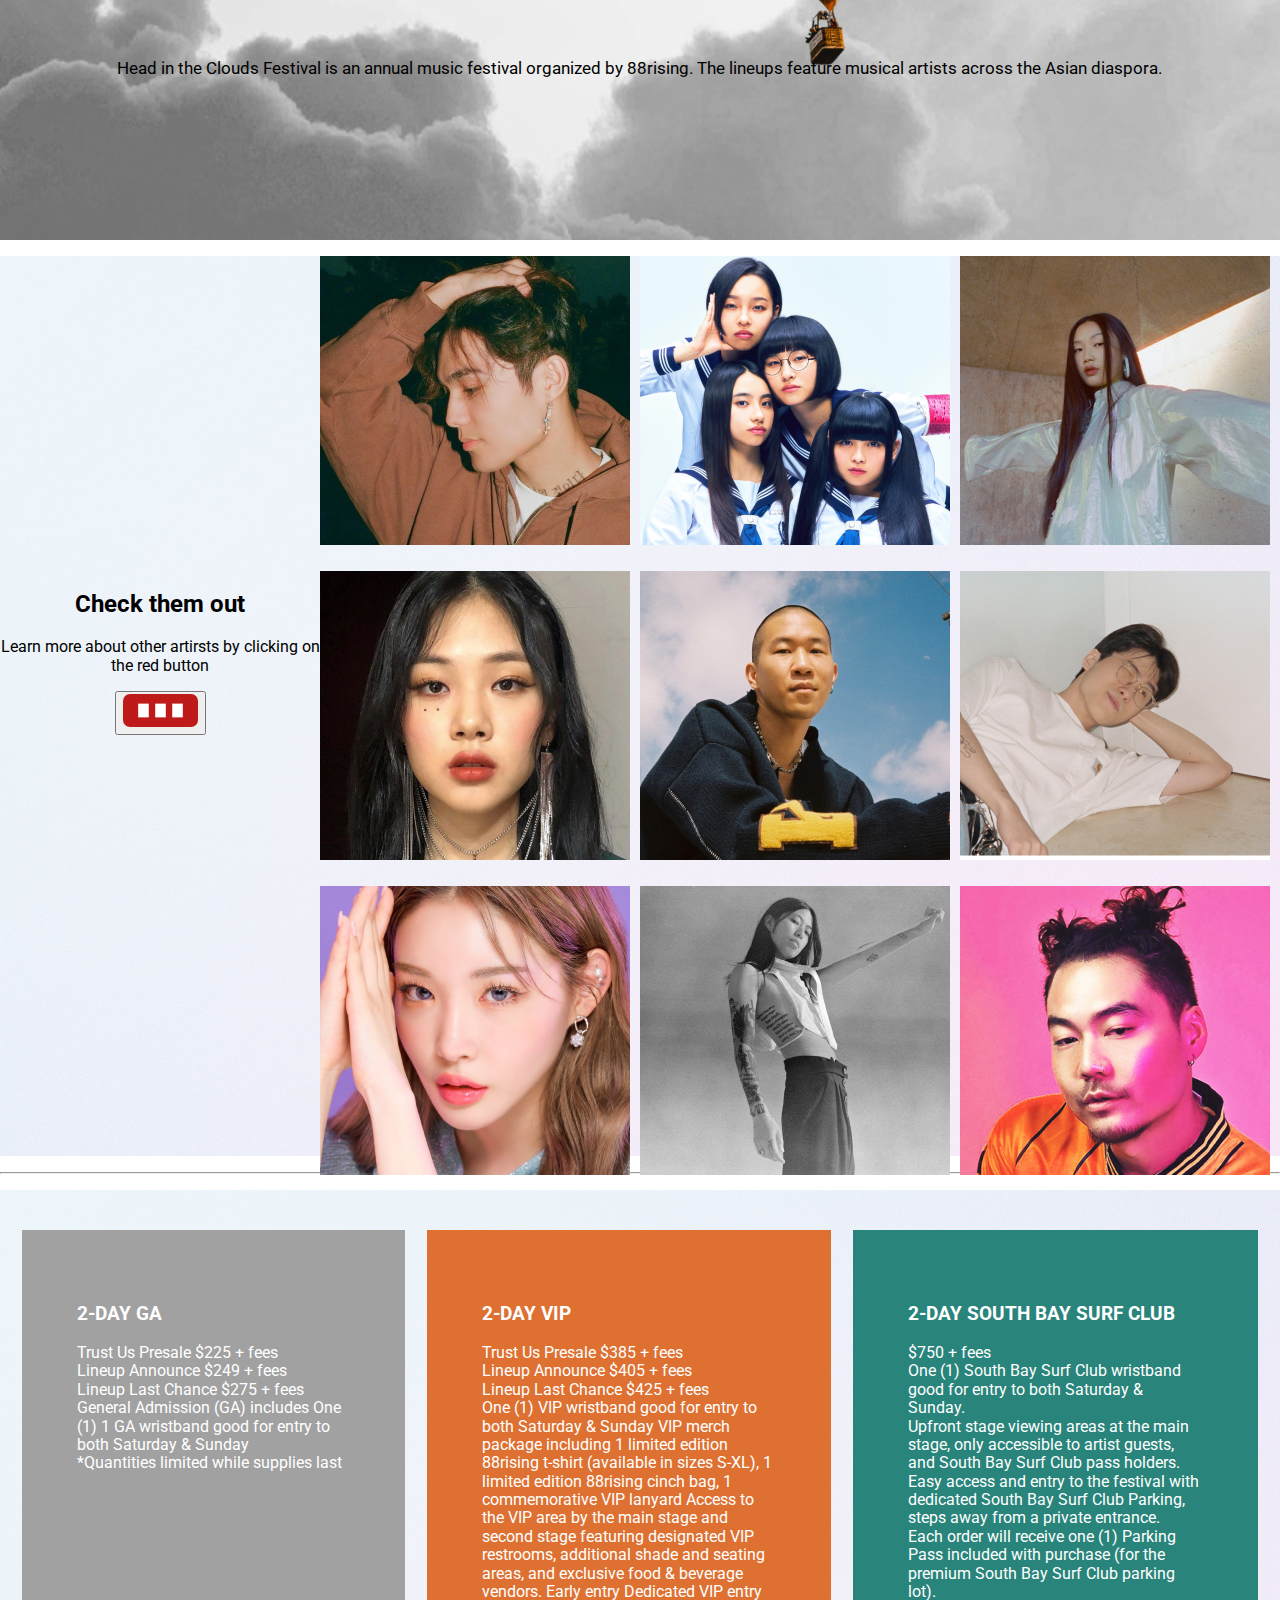
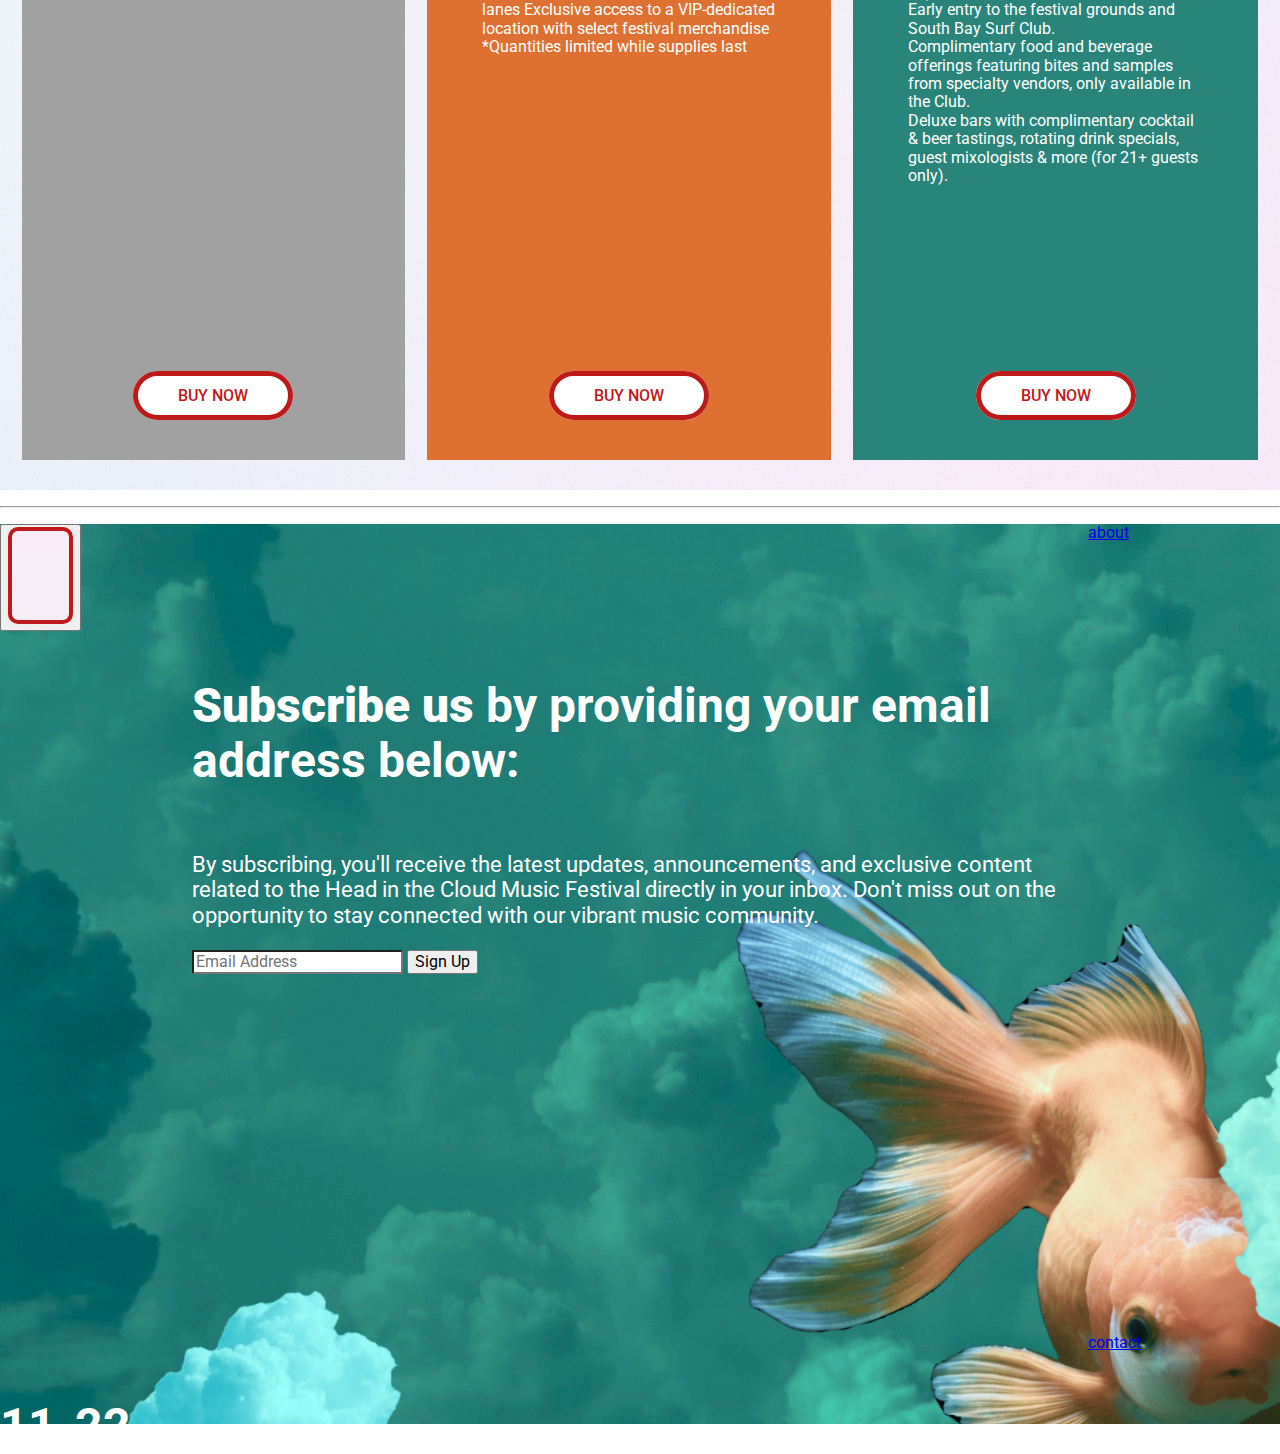
==== commit 7f75e889: "f" ====
--- a/deploy/index.html
+++ b/deploy/index.html
@@ -230,7 +230,7 @@
 
   <li class="logo-column">
                 <form action="#">
-                <button><img class="logo" src="img/logo.svg" alt="logo"/></button>
+                <button><img class="logo" src="img/logored.svg" alt="logo"/></button>
                 </form>
   </li>
 
@@ -248,7 +248,7 @@
       <input type="text" placeholder="Email Address">
       <button class="signup">Sign Up</button>
     </form>
-     </li>
+  </li>
 
 
 <!--Bottom page4-->
@@ -257,9 +257,9 @@
 </li>
 
    
-<div class="contact-column">
+<li class="contact-column">
   <a class="contact" href="html/checkout.html">contact</a>
-</div>
+</li>
    
 
 
--- a/deploy/css/styles.css
+++ b/deploy/css/styles.css
@@ -377,6 +377,7 @@
     background-image: url("../img/main.jpg");
     background-size: cover;
     background-repeat: no-repeat;
+    background-position: center;
   }
   .header .title {
     font-size: 80px;
@@ -404,10 +405,7 @@
     font-size: 20px;
     font-weight: 500;
     color: black;
-    margin-left: 60px;
-  }
-  .header .contact .logo {
-    margin-left: 60px;
+    text-align: left;
   }
 }
 @media (min-width: 992px) {
@@ -416,7 +414,6 @@
     font-weight: 500;
     color: black;
     margin-top: 30px;
-    margin-left: 60px;
   }
 }
 @media (min-width: 992px) {
@@ -424,7 +421,6 @@
     font-size: 20px;
     font-weight: 500;
     color: black;
-    margin-left: 60px;
   }
 }
 .header .header-grid {
@@ -436,14 +432,17 @@
 }
 .header .header-grid .logo-column {
   grid-area: logo-column;
+  text-align: center;
 }
 .header .header-grid .about-column {
   grid-area: about-column;
+  text-align: center;
 }
 .header .header-grid .title-column {
   grid-area: title-column;
 }
 .header .header-grid .date-column {
+  text-align: center;
   grid-area: date-column;
 }
 .header .header-grid .info-column {
@@ -451,6 +450,7 @@
 }
 .header .header-grid .contact-column {
   grid-area: contact-column;
+  text-align: center;
 }
 
 /* =============
@@ -466,6 +466,7 @@
   background-size: cover;
   background-repeat: no-repeat;
   position: relative;
+  background-position: center;
 }
 
 .explain-grid {
@@ -619,7 +620,7 @@
 .passes a {
   color: #BF1A1A;
   background-color: #fff;
-  padding: 10px 20px 10px 20px;
+  padding: 10px 40px 10px 40px;
   text-decoration: none;
   text-align: center;
   font-weight: 500;
@@ -645,8 +646,12 @@
   background-size: cover;
   background-repeat: no-repeat;
   background-position: right;
-}
-
+  color: #fff;
+}
+
+.subscribe-grid .subscribe-column {
+  padding-bottom: 34px;
+}
 @media (min-width: 992px) {
   .subscribe-grid {
     display: grid;
@@ -656,6 +661,12 @@
     grid-template-areas: "logo-column . about-column" ". subscribe-column ." ". . ." "date-column . contact-column";
   }
 }
+.subscribe-grid h4 {
+  font-size: 48px;
+}
+.subscribe-grid p {
+  font-size: 22px;
+}
 .subscribe-grid .logo-column {
   grid-area: logo-column;
 }
@@ -675,6 +686,13 @@
 /* =============
     mainpage
 ============= */
+.checkout {
+  height: 100vh;
+  background-image: url("../img/thankout.jpg");
+  background-size: cover;
+  background-repeat: no-repeat;
+}
+
 /* =============
     thank out
 ============= */
@@ -685,13 +703,25 @@
   background-repeat: no-repeat;
 }
 
+.thank-grid .logo-column {
+  text-align: center;
+}
+.thank-grid .about-column {
+  text-align: center;
+}
+.thank-grid .date-column {
+  text-align: center;
+}
+.thank-grid .contact-column {
+  text-align: center;
+}
 @media (min-width: 992px) {
   .thank-grid {
     display: grid;
     height: 100vh;
     grid-template-columns: 15% 70% 15%;
     grid-template-rows: 10% 70% 10% 10%;
-    grid-template-areas: "logo-colum . about-column" ". thank-column ." ". . ." "date-column . contact-column";
+    grid-template-areas: "logo-column . about-column" ". thank-column ." ". . ." "date-column . contact-column";
   }
 }
 .thank-grid .logo-column {
@@ -702,6 +732,24 @@
 }
 .thank-grid .thank-column {
   grid-area: thank-column;
+  margin-top: 200px;
+}
+.thank-grid .thank-column a {
+  color: #BF1A1A;
+  background-color: #fff;
+  padding: 10px 40px 10px 40px;
+  text-decoration: none;
+  text-align: center;
+  font-weight: 500;
+  border: 5px solid #BF1A1A;
+  border-radius: 31px;
+}
+.thank-grid .thank-column h3 {
+  font-size: 38.5px;
+  text-decoration: none;
+}
+.thank-grid .thank-column p {
+  font-size: 30px;
 }
 .thank-grid .date-column {
   grid-area: date-column;
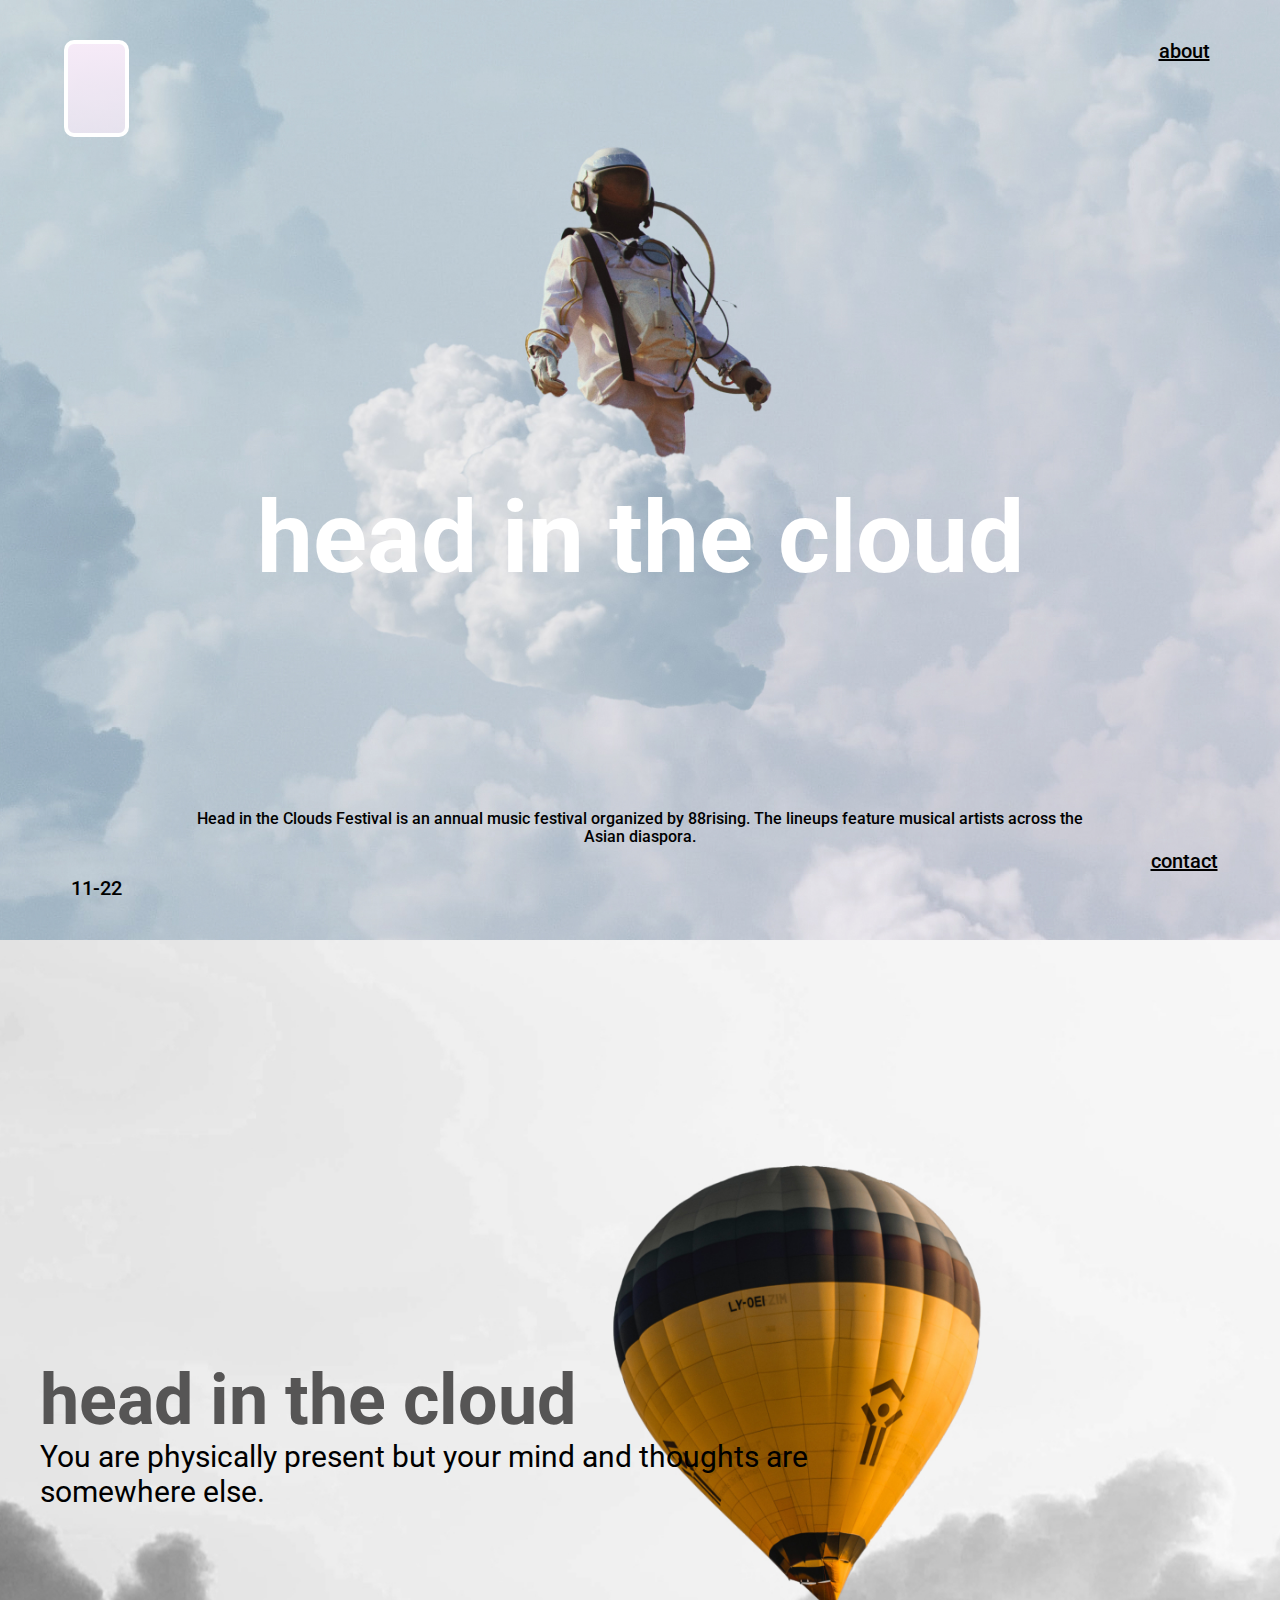
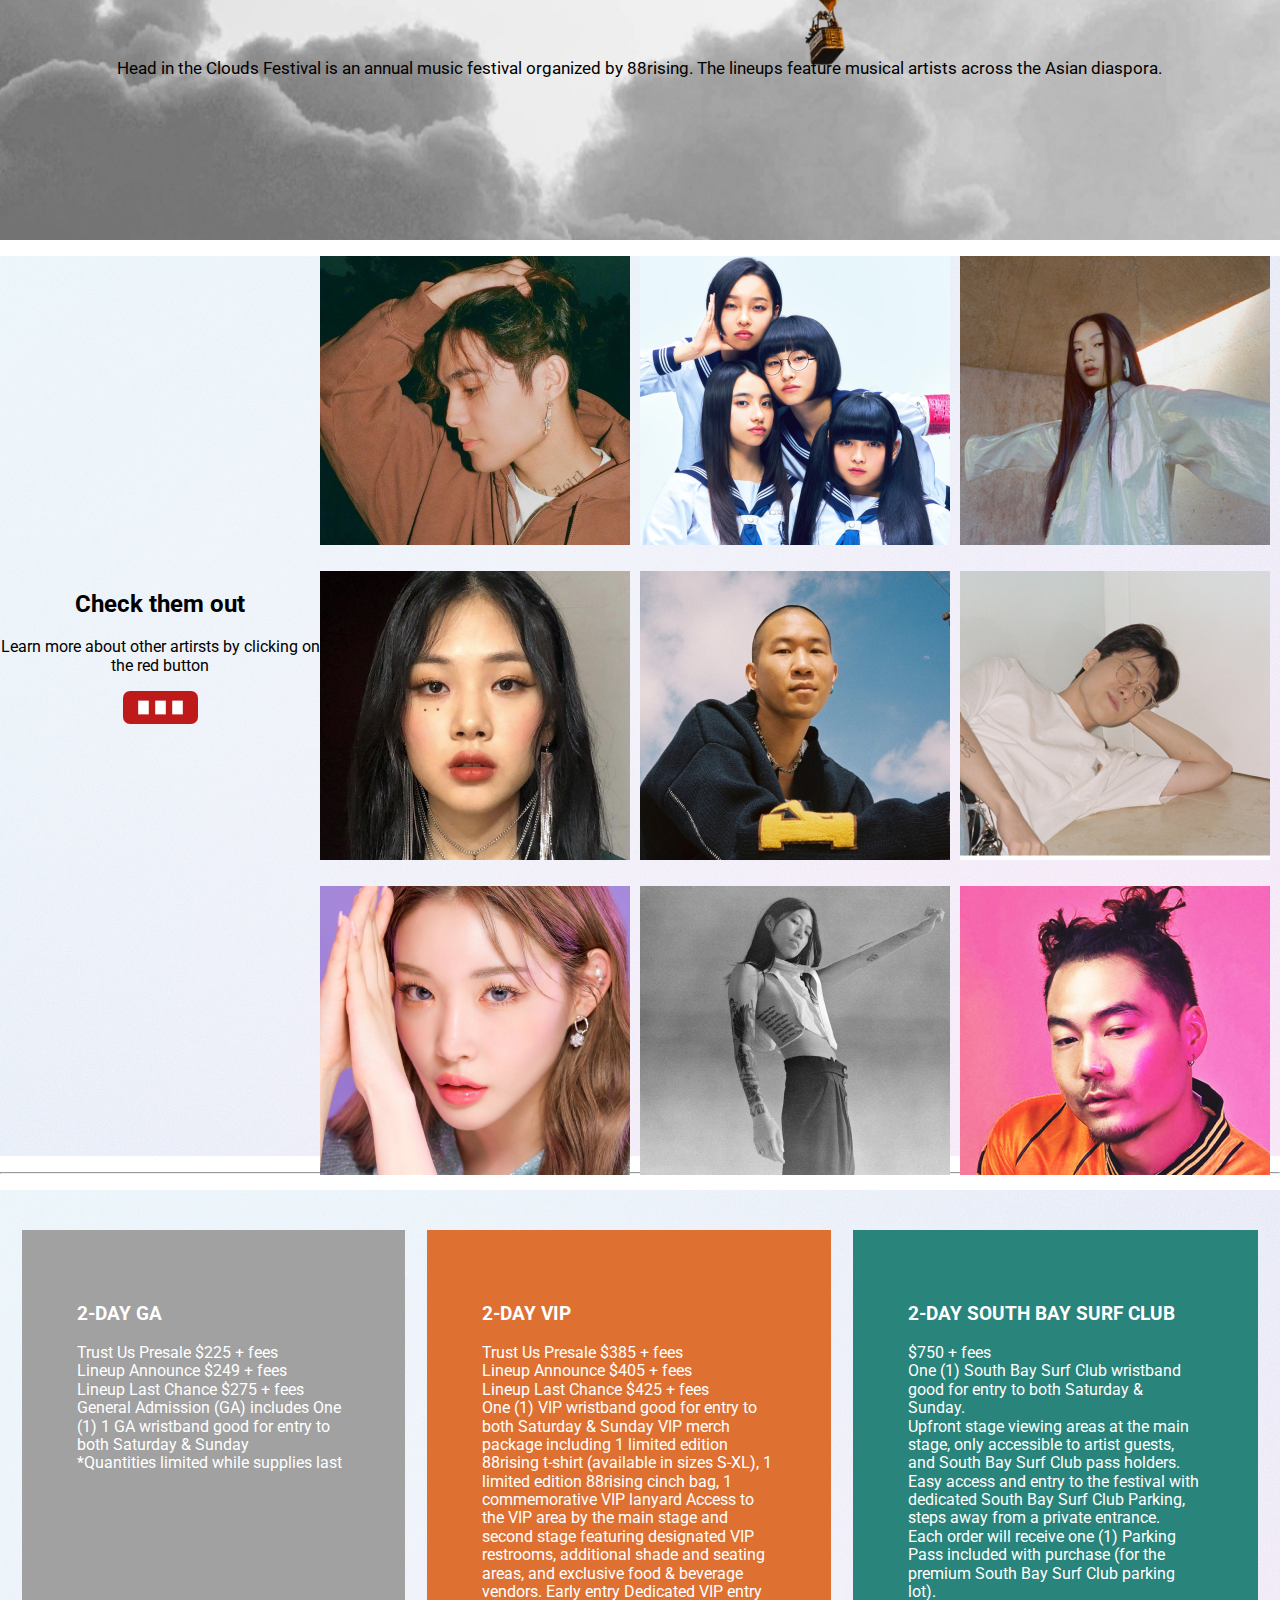
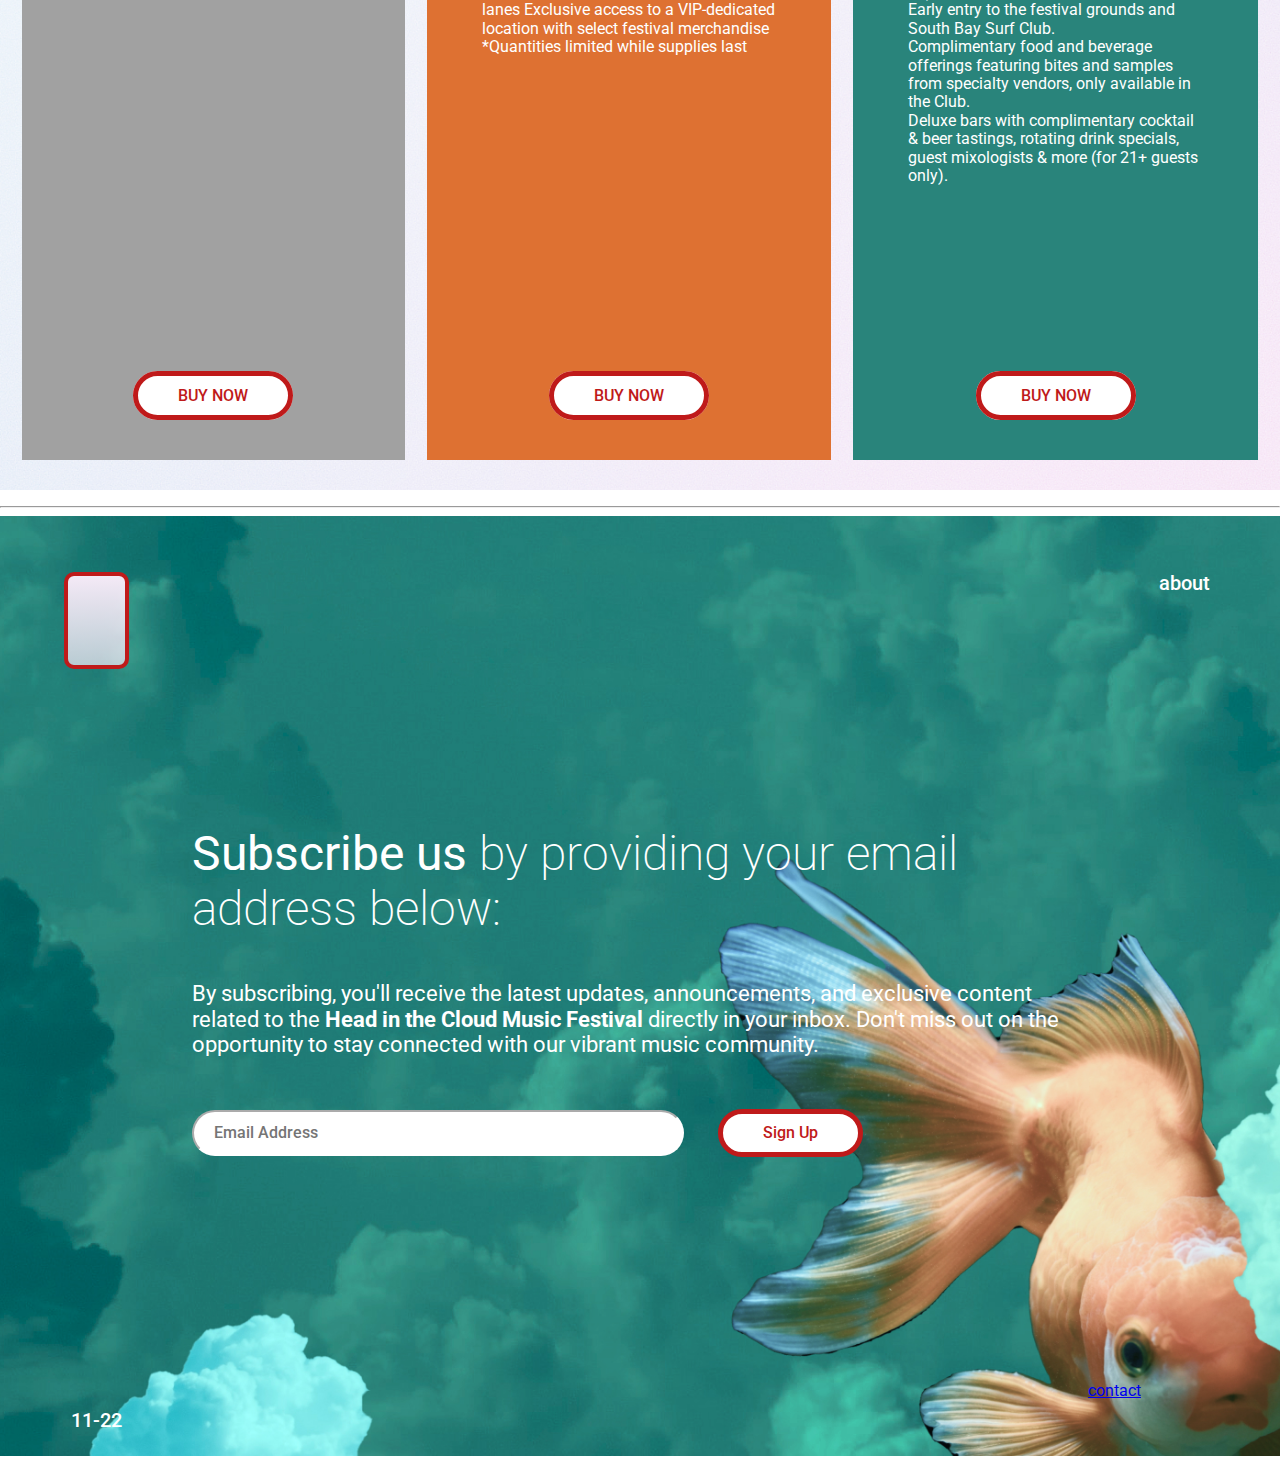
==== commit 089a6b65: "lo" ====
--- a/deploy/index.html
+++ b/deploy/index.html
@@ -240,12 +240,12 @@
  
   <li class="subscribe-column">
 
-    <h4><b>Subscribe us </b> by providing your email address below: </h4>
+    <h4 class="please"> <b>Subscribe us </b> by providing your email address below: </h4>
     <p class="info4">
-      By subscribing, you'll receive the latest updates, announcements, and exclusive content related to the Head in the Cloud Music Festival directly in your inbox. Don't miss out on the opportunity to stay connected with our vibrant music community.
+    By subscribing, you'll receive the latest updates, announcements, and exclusive content related to the <b>Head in the Cloud Music Festival</b> directly in your inbox. Don't miss out on the opportunity to stay connected with our vibrant music community.
     </p>
     <form action=“#”>
-      <input type="text" placeholder="Email Address">
+      <input class="email" type="text" placeholder="Email Address">
       <button class="signup">Sign Up</button>
     </form>
   </li>
--- a/deploy/css/styles.css
+++ b/deploy/css/styles.css
@@ -368,8 +368,16 @@
   width: 100vw;
   background-size: cover;
   background-repeat: no-repeat;
+  background-position: center;
   position: relative;
   padding-top: 40px;
+}
+.header .logo-column button {
+  background: none;
+  color: inherit;
+  border: none;
+  padding: 0;
+  outline: inherit;
 }
 @media (min-width: 992px) {
   .header {
@@ -522,6 +530,13 @@
 .lineup .lineup-grid .info3-column {
   text-align: center;
 }
+.lineup .lineup-grid .info3-column button {
+  background: none;
+  color: inherit;
+  border: none;
+  padding: 0;
+  outline: inherit;
+}
 @media (min-width: 992px) {
   .lineup .lineup-grid {
     display: grid;
@@ -627,6 +642,16 @@
   border: 5px solid #BF1A1A;
   border-radius: 31px;
 }
+.passes button {
+  color: #BF1A1A;
+  background-color: #fff;
+  padding: 10px 40px 10px 40px;
+  text-decoration: none;
+  text-align: center;
+  font-weight: 500;
+  border: 5px solid #BF1A1A;
+  border-radius: 31px;
+}
 .passes .ga, .passes .vip, .passes .club {
   display: flex;
   flex-direction: column;
@@ -641,6 +666,7 @@
    Subscribe 
 ============= */
 .subscribe {
+  padding-top: 40px;
   height: 100vh;
   background-image: url("../img/fish.jpg");
   background-size: cover;
@@ -649,8 +675,46 @@
   color: #fff;
 }
 
+.subscribe-grid .logo-column {
+  grid-area: logo-column;
+  text-align: center;
+}
+.subscribe-grid .about-column {
+  grid-area: about-column;
+  text-align: center;
+}
+.subscribe-grid .logo-column button {
+  background: none;
+  color: inherit;
+  border: none;
+  padding: 0;
+  outline: inherit;
+}
 .subscribe-grid .subscribe-column {
+  margin-top: 100px;
   padding-bottom: 34px;
+}
+.subscribe-grid .subscribe-column input {
+  width: 50%;
+  padding: 12px 20px;
+  margin: 8px 0;
+  margin-right: 30px;
+  border-radius: 31px;
+  background-color: white;
+  font-weight: 500;
+  text-decoration: none;
+  border-color: white;
+  border-width: 2px;
+}
+.subscribe-grid .subscribe-column button {
+  color: #BF1A1A;
+  background-color: #fff;
+  padding: 10px 40px 10px 40px;
+  text-decoration: none;
+  text-align: center;
+  font-weight: 500;
+  border: 5px solid #BF1A1A;
+  border-radius: 31px;
 }
 @media (min-width: 992px) {
   .subscribe-grid {
@@ -663,9 +727,12 @@
 }
 .subscribe-grid h4 {
   font-size: 48px;
+  font-weight: 200;
+  margin-bottom: 45px;
 }
 .subscribe-grid p {
   font-size: 22px;
+  margin-bottom: 45px;
 }
 .subscribe-grid .logo-column {
   grid-area: logo-column;
@@ -673,11 +740,24 @@
 .subscribe-grid .about-column {
   grid-area: about-column;
 }
+.subscribe-grid .about-column a {
+  text-decoration: none;
+  font-size: 20px;
+  font-weight: 500;
+  color: white;
+  margin-top: 30px;
+}
 .subscribe-grid .subscribe-column {
   grid-area: subscribe-column;
 }
 .subscribe-grid .date-column {
   grid-area: date-column;
+}
+.subscribe-grid .date-column h4 {
+  font-size: 20px;
+  font-weight: 500;
+  color: white;
+  text-align: center;
 }
 .subscribe-grid .contact-column {
   grid-area: contact-column;
@@ -747,9 +827,12 @@
 .thank-grid .thank-column h3 {
   font-size: 38.5px;
   text-decoration: none;
+  margin-bottom: 45px;
 }
 .thank-grid .thank-column p {
   font-size: 30px;
+  margin-bottom: 45px;
+  align-content: space-between;
 }
 .thank-grid .date-column {
   grid-area: date-column;
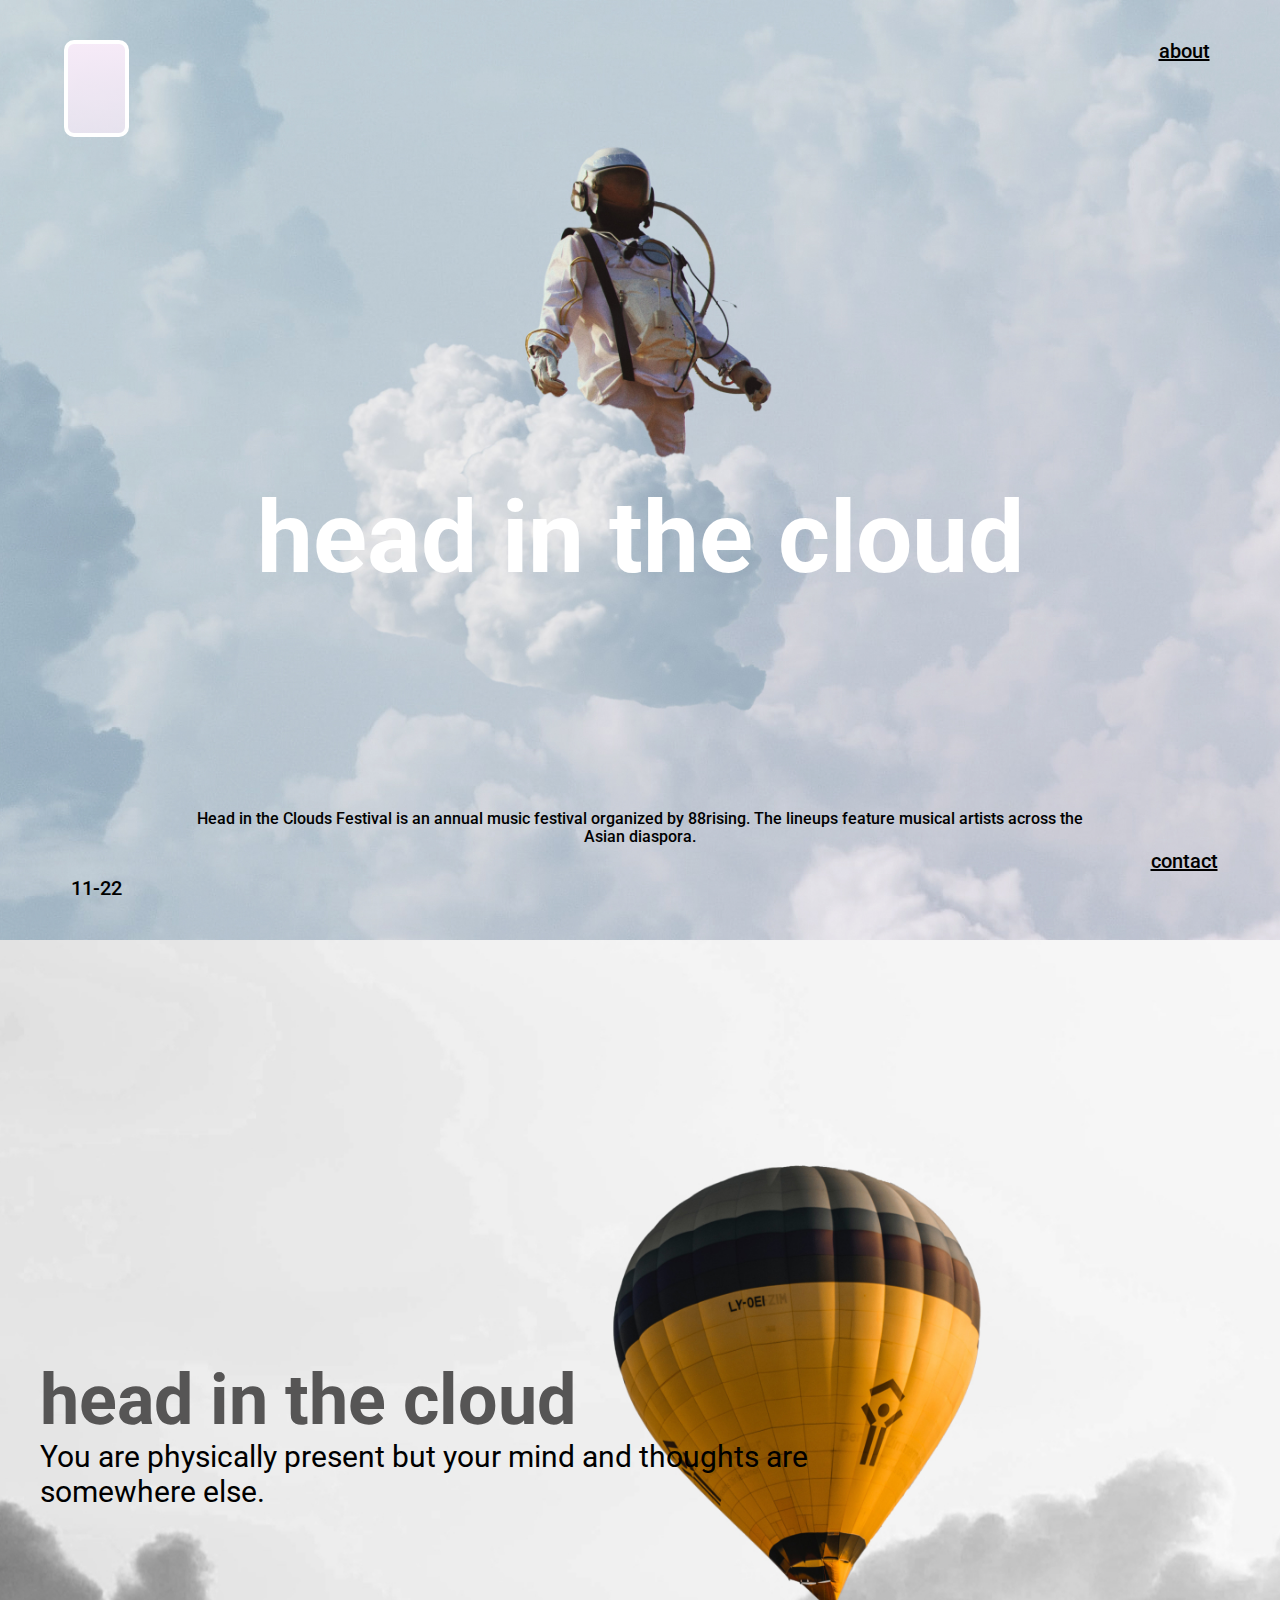
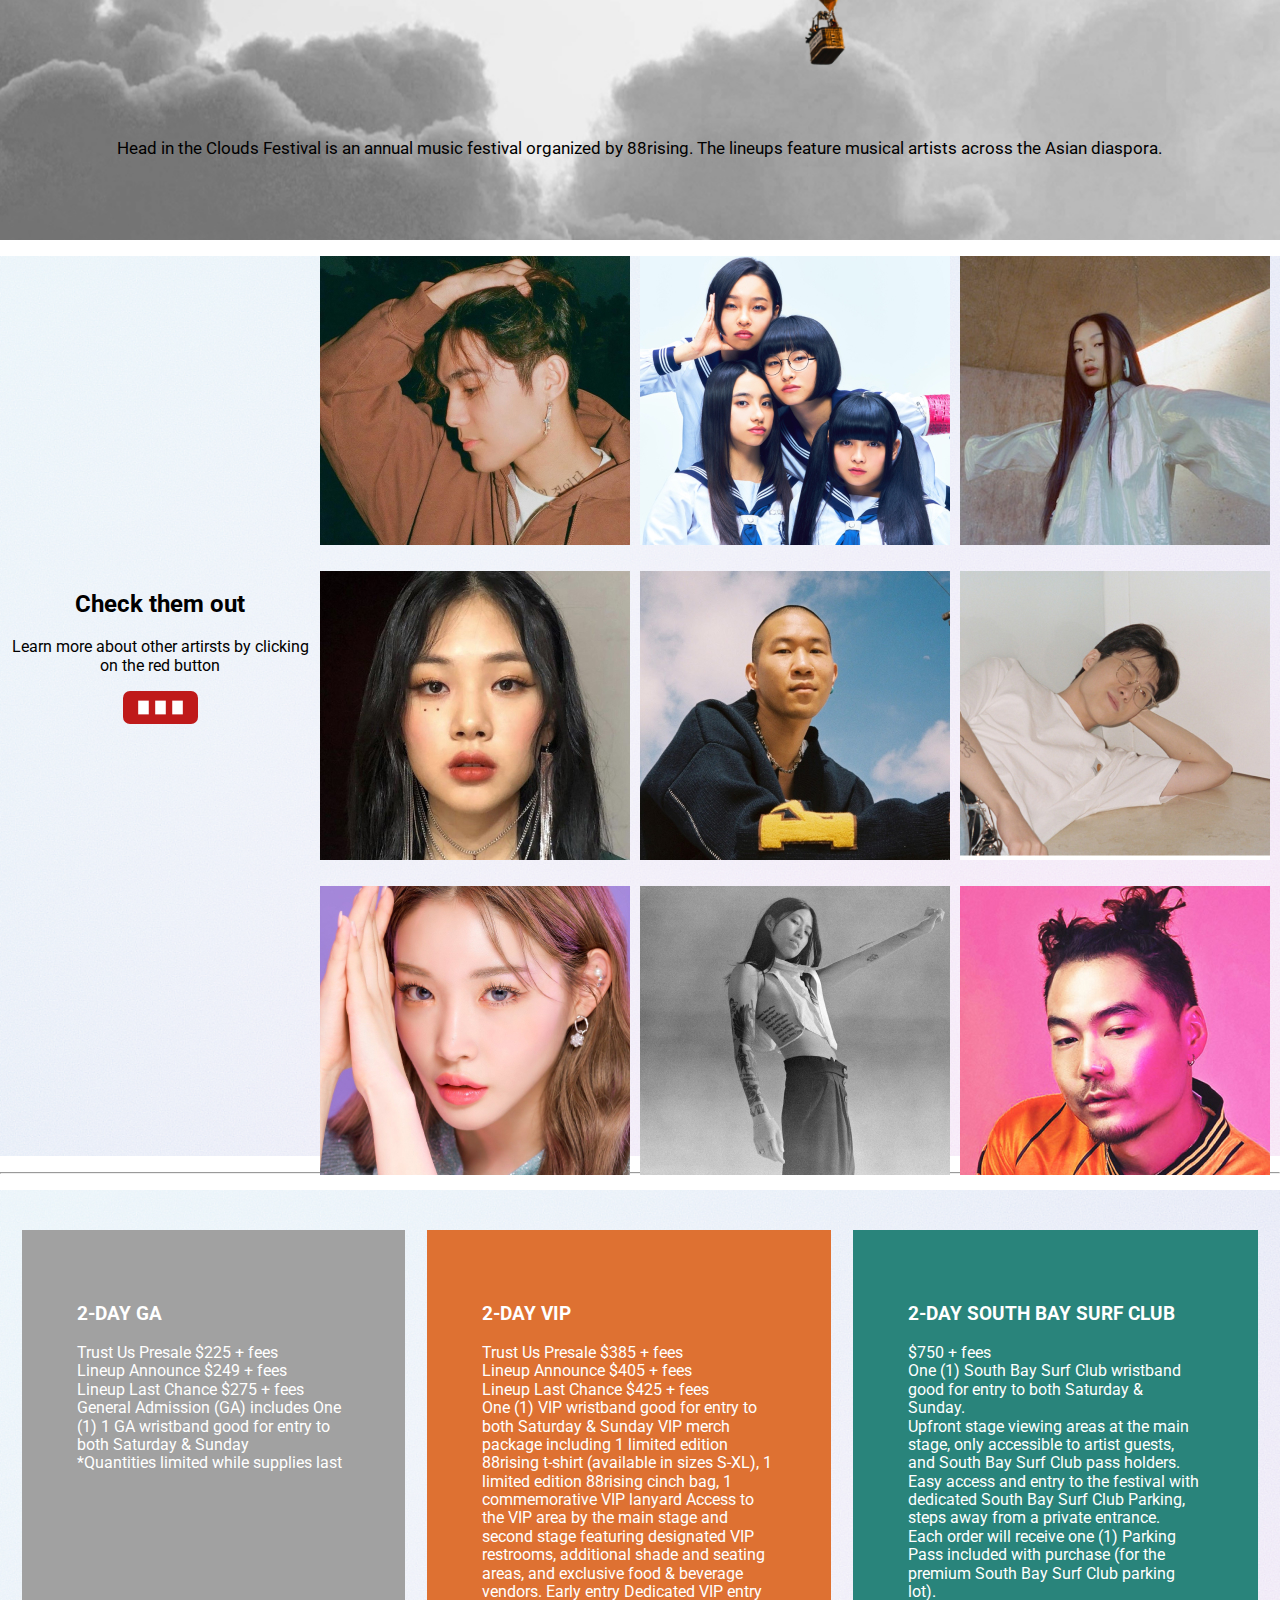
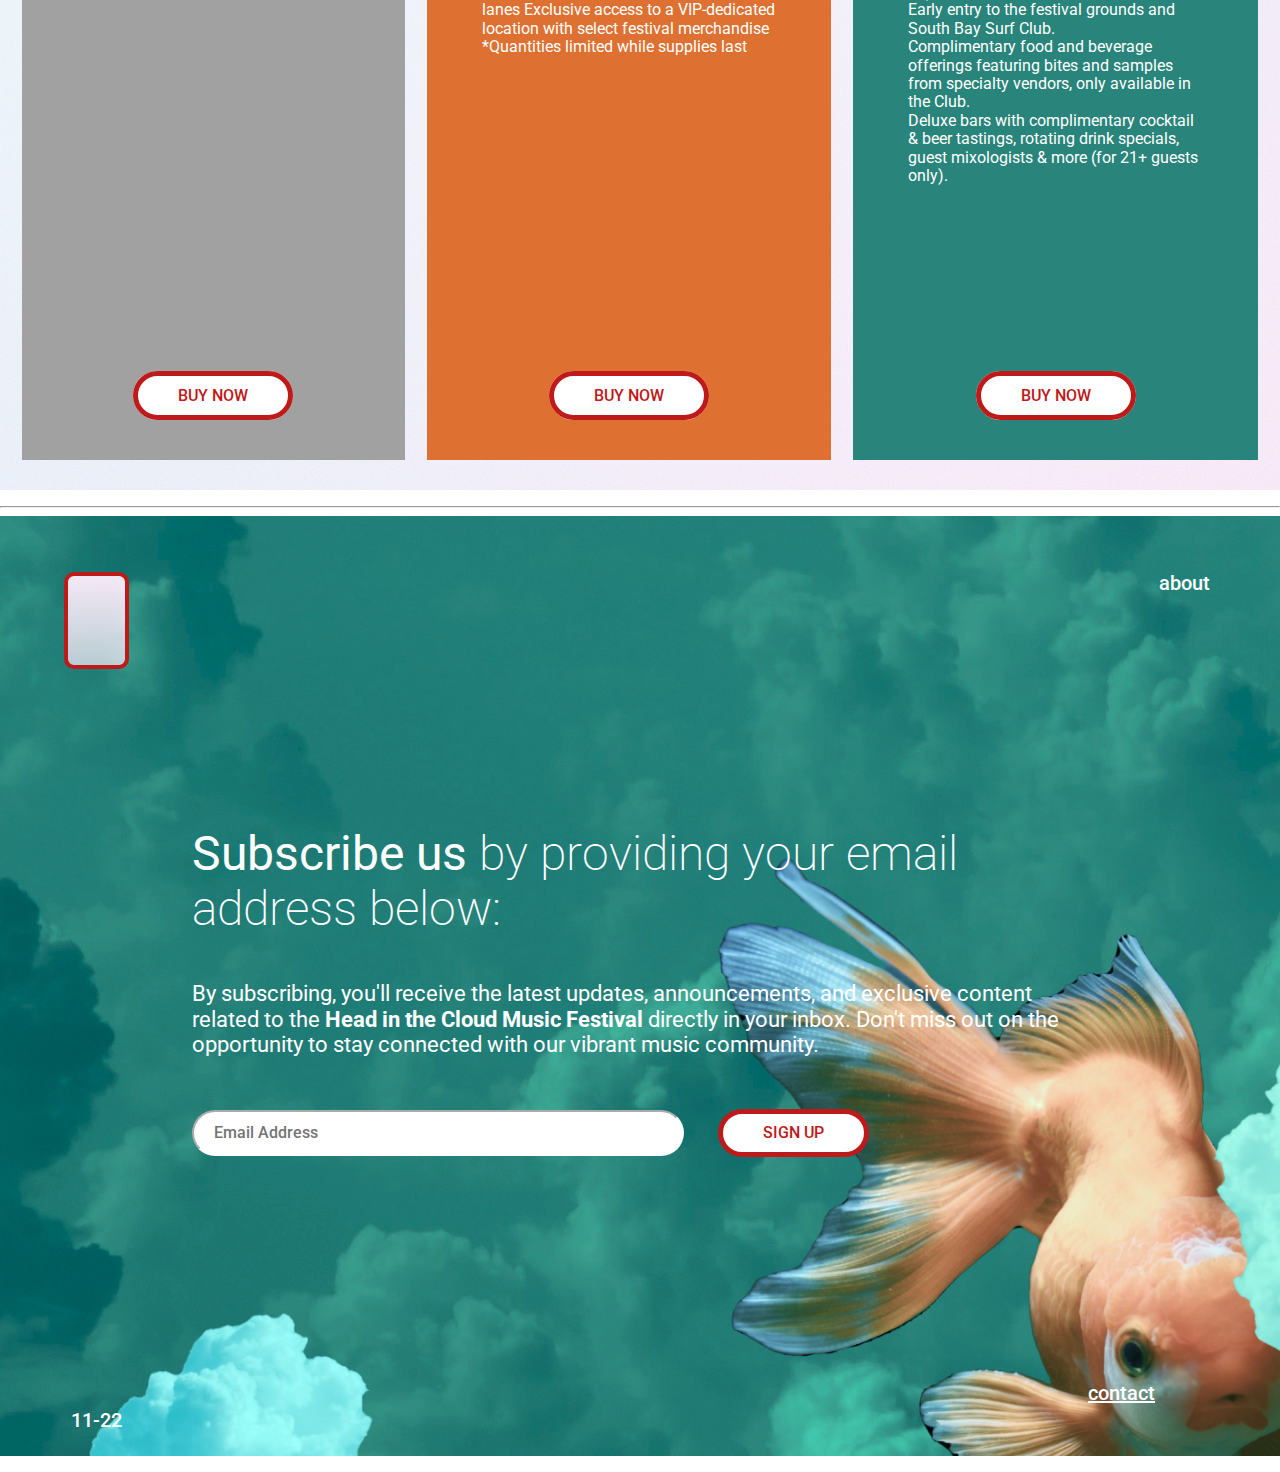
==== commit 633aa74b: "f" ====
--- a/deploy/index.html
+++ b/deploy/index.html
@@ -21,6 +21,7 @@
 
       
           <header class="header-grid">
+
               <div class="logo-column">
                 <form action="#">
                 <button class="logo"><img class="logo" src="img/logo.svg" alt="logo"/></button>
@@ -94,7 +95,7 @@
 
     <li class="info3-column">
       <h2 class="check"> Check them out</h2>
-      <p class="learn"> Learn more about other artirsts by clicking on the red button</p>
+      <p class="learn"> Learn more about other artirsts by clicking <br> on the red button</p>
       <form action="#">
         <button class="red"><img  src="img/redbutton.svg" alt="more"></button>
         </form> 
@@ -246,7 +247,7 @@
     </p>
     <form action=“#”>
       <input class="email" type="text" placeholder="Email Address">
-      <button class="signup">Sign Up</button>
+      <button class="signup">SIGN UP</button>
     </form>
   </li>
 
@@ -261,7 +262,7 @@
   <a class="contact" href="html/checkout.html">contact</a>
 </li>
    
-
+ 
 
   </ul> 
 
--- a/deploy/css/styles.css
+++ b/deploy/css/styles.css
@@ -416,47 +416,44 @@
     text-align: left;
   }
 }
-@media (min-width: 992px) {
-  .header .about {
-    font-size: 20px;
-    font-weight: 500;
-    color: black;
-    margin-top: 30px;
-  }
-}
-@media (min-width: 992px) {
-  .header .date {
-    font-size: 20px;
-    font-weight: 500;
-    color: black;
-  }
-}
-.header .header-grid {
+.header .about {
+  font-size: 20px;
+  font-weight: 500;
+  color: black;
+  margin-top: 30px;
+}
+.header .date {
+  font-size: 20px;
+  font-weight: 500;
+  color: black;
+}
+
+.header-grid {
   display: grid;
   height: 100vh;
   grid-template-columns: 15% 70% 15%;
   grid-template-rows: 10% 70% 10% 10%;
   grid-template-areas: "logo-column . about-column" ". title-column ." ". info-column ." "date-column . contact-column";
 }
-.header .header-grid .logo-column {
+.header-grid .logo-column {
   grid-area: logo-column;
   text-align: center;
 }
-.header .header-grid .about-column {
+.header-grid .about-column {
   grid-area: about-column;
   text-align: center;
 }
-.header .header-grid .title-column {
+.header-grid .title-column {
   grid-area: title-column;
 }
-.header .header-grid .date-column {
+.header-grid .date-column {
   text-align: center;
   grid-area: date-column;
 }
-.header .header-grid .info-column {
+.header-grid .info-column {
   grid-area: info-column;
 }
-.header .header-grid .contact-column {
+.header-grid .contact-column {
   grid-area: contact-column;
   text-align: center;
 }
@@ -477,40 +474,42 @@
   background-position: center;
 }
 
-.explain-grid {
-  display: grid;
-  height: 100vh;
-  grid-template-columns: 1fr 1fr 1fr;
-  grid-template-rows: 33.3% 33.3% 33.3%;
-  grid-template-areas: ". . ." "title2-column title2-column ." "info2-column info2-column info2-column";
-}
-.explain-grid .subhead2 {
-  grid-area: title2-column;
-}
-.explain-grid .title2-column {
-  grid-area: title2-column;
-}
-.explain-grid .info2-column {
-  grid-area: info2-column;
-}
-.explain-grid .title2 {
-  margin-top: 120px;
-  color: #565555;
-  font-size: 70px;
-  margin-left: 40px;
-  margin-bottom: 0;
-}
-.explain-grid .subhead2 {
-  color: black;
-  font-size: 30px;
-  margin-left: 40px;
-  margin-top: 0;
-}
-.explain-grid .info2 {
-  margin-top: 120px;
-  text-align: center;
-  color: black;
-  font-size: 17px;
+@media (min-width: 992px) {
+  .explain-grid {
+    display: grid;
+    height: 100vh;
+    grid-template-columns: 1fr 1fr 1fr;
+    grid-template-rows: 33.3% 33.3% 33.3%;
+    grid-template-areas: ". . ." "title2-column title2-column ." "info2-column info2-column info2-column";
+  }
+  .explain-grid .subhead2 {
+    grid-area: title2-column;
+  }
+  .explain-grid .title2-column {
+    grid-area: title2-column;
+  }
+  .explain-grid .info2-column {
+    grid-area: info2-column;
+  }
+  .explain-grid .title2 {
+    margin-top: 120px;
+    color: #565555;
+    font-size: 70px;
+    margin-left: 40px;
+    margin-bottom: 0;
+  }
+  .explain-grid .subhead2 {
+    color: black;
+    font-size: 30px;
+    margin-left: 40px;
+    margin-top: 0;
+  }
+  .explain-grid .info2 {
+    margin-top: 200px;
+    text-align: center;
+    color: black;
+    font-size: 17px;
+  }
 }
 
 /* =============
@@ -762,6 +761,12 @@
 .subscribe-grid .contact-column {
   grid-area: contact-column;
 }
+.subscribe-grid .contact-column a {
+  text-align: center;
+  font-size: 20px;
+  font-weight: 500;
+  color: white;
+}
 
 /* =============
     mainpage
@@ -771,6 +776,56 @@
   background-image: url("../img/thankout.jpg");
   background-size: cover;
   background-repeat: no-repeat;
+}
+
+.checkout-grid {
+  display: grid;
+  height: 100vh;
+  grid-template-columns: 15% 70% 15%;
+  grid-template-rows: 10% 80 .checkout-grid 10%;
+  grid-template-areas: "logo-column . about-column" "card-column card-column card-column" ". . ." "date-column . contact-column";
+}
+.checkout-grid .logo-column {
+  grid-area: logo-column;
+  text-align: center;
+}
+.checkout-grid .about-column {
+  grid-area: about-column;
+  text-align: center;
+}
+.checkout-grid .about-column a {
+  text-decoration: none;
+  font-size: 20px;
+  font-weight: 500;
+  color: black;
+  margin-top: 30px;
+}
+.checkout-grid .date-column {
+  text-align: center;
+  grid-area: date-column;
+}
+.checkout-grid .date-column h4 {
+  font-size: 20px;
+  font-weight: 500;
+  color: black;
+  text-align: center;
+}
+.checkout-grid .contact-column {
+  grid-area: contact-column;
+  text-align: center;
+}
+.checkout-grid .contact-column a {
+  text-align: center;
+  font-size: 20px;
+  font-weight: 500;
+  color: black;
+}
+.checkout-grid .card-column {
+  display: inline-block;
+  grid-area: card-column;
+  background-color: white;
+  padding: 148px;
+  border-radius: 8px;
 }
 
 /* =============
